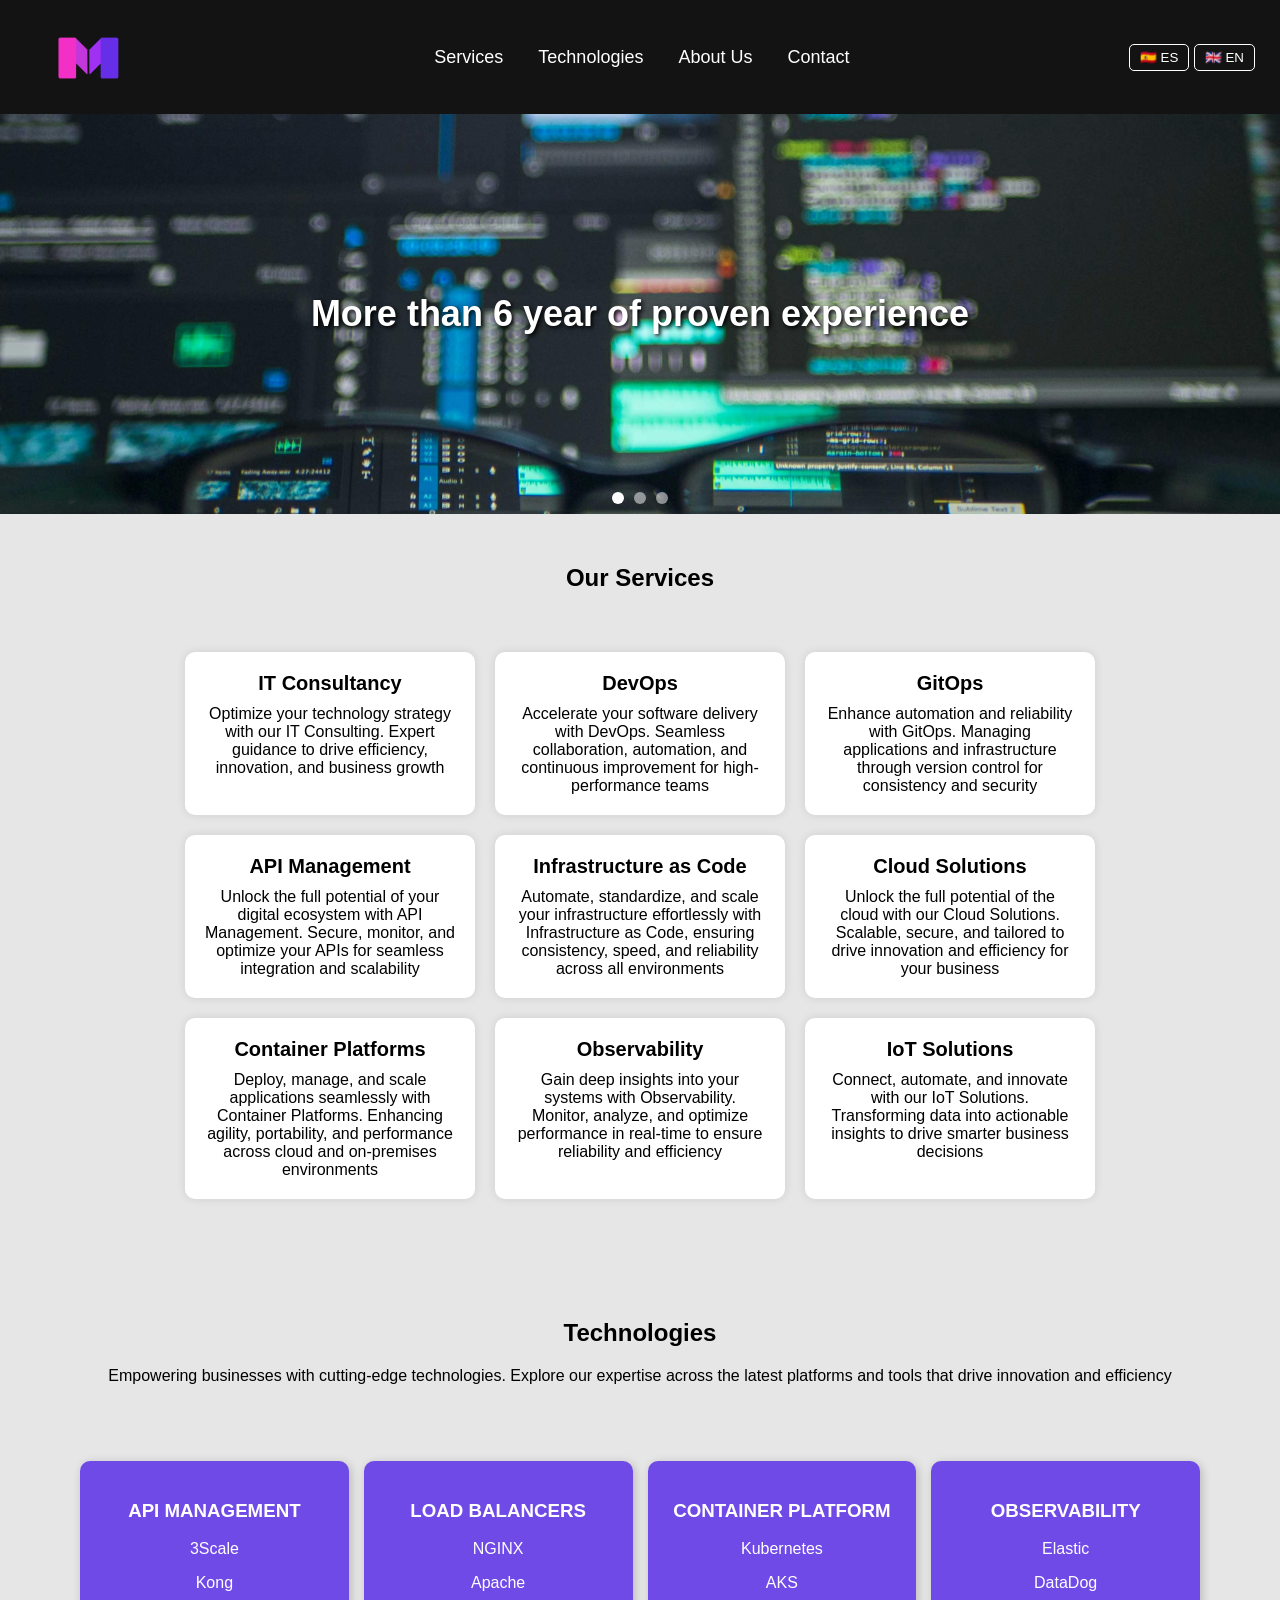
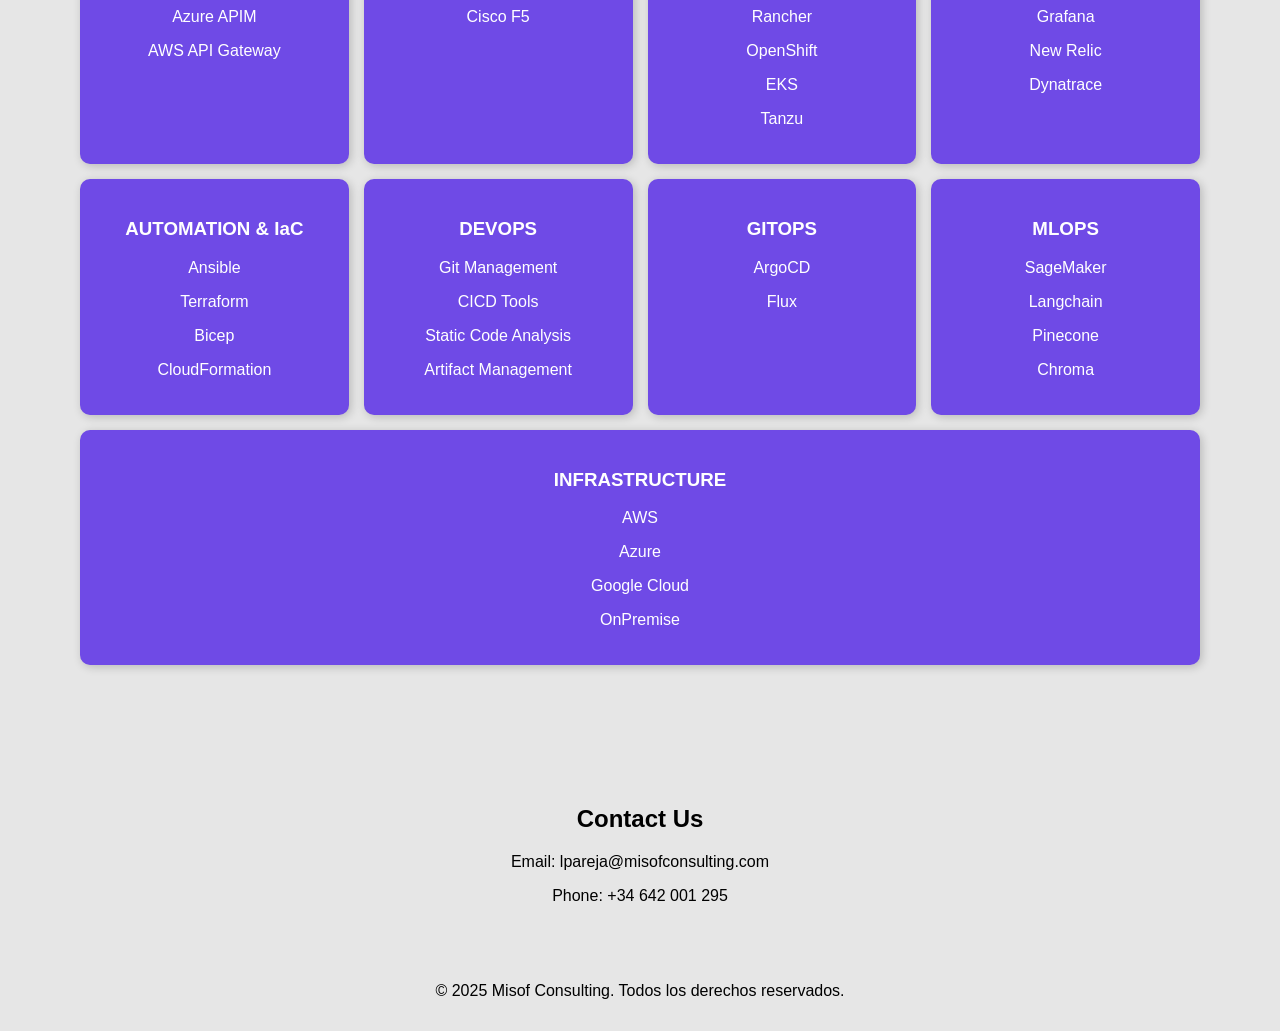
==== index.html @ 026bf7d5 "First commit" ====
<!DOCTYPE html>
<html lang="es">
<head>
    <meta charset="UTF-8">
    <meta name="viewport" content="width=device-width, initial-scale=1.0">
    <title>Misof Consulting</title>
    <style>
        body {
            font-family: 'Inter', sans-serif;
            margin: 0;
            padding: 0;
            background-color: rgb(230, 230, 230);
            color: var(--text-color);
        }
        header {
            display: flex;
            align-items: center;
            justify-content: space-between;
            background: #131314;
            padding: 15px;
            position: relative;
        }
        header img {
            max-width: 150px;
        }
        nav {
            display: flex;
            gap: 15px;
        }
        nav a {
            text-decoration: none;
            color: white;
            padding: 10px;
            font-size: 18px;
        }
        nav a:hover {
            color: #6f4ae6;
        }
        .menu-toggle {
            display: none;
            flex-direction: column;
            cursor: pointer;
        }
        .menu-toggle div {
            width: 25px;
            height: 3px;
            background-color: white;
            margin: 3px 0;
        }
        .banner {
            position: relative;
            width: 100%;
            height: 400px;
            background: linear-gradient(#111111, white);
        }
        .banner-container {
            display: flex;
            width: 300%;
            transition: transform 0.5s ease-in-out;
        }
        .banner-item {
            width: calc(100% / 3);
            height: 400px;
            display: grid;
            align-items: center;
            justify-content: center;
            font-size: 36px;
            font-weight: bold;
            background-color: #111111;
            color: white;
            text-shadow: 2px 2px 4px black;
        }
        .banner-item:nth-child(1) { 
            background-repeat: no-repeat; 
            background-attachment: scroll; 
            background-size: contain; 
            background-size: cover;
            background-position: center;
            background-image: url('experience_background.jpg');
            color: white;
        }
        .banner-item:nth-child(2) { 
            background-repeat: no-repeat; 
            background-attachment: scroll; 
            background-size: contain; 
            background-size: cover;
            background-position: center;
            background-image: url('presence_background.jpg');
            color: white; 
        }
        .banner-item:nth-child(3) { 
            background-repeat: no-repeat; 
            background-attachment: scroll; 
            background-size: contain; 
            background-size: cover;
            background-position: center;
            background-image: url('allsizes_background.jpg');
            color: white; 
        }
        .banner-dots {
            position: absolute;
            bottom: 10px;
            left: 50%;
            transform: translateX(-50%);
            display: flex;
            gap: 10px;
        }
        .dot {
            width: 12px;
            height: 12px;
            background: rgba(255, 255, 255, 0.5);
            border-radius: 50%;
            cursor: pointer;
            transition: background 0.3s;
        }
        .dot.active { background: white; }
        .hero {
            text-align: center;
            padding: 50px 20px;
            background: var(--secondary-color);
            color: white;
        }
        .btn {
            display: inline-block;
            background: var(--primary-color);
            color: white;
            padding: 10px 20px;
            text-decoration: none;
            font-weight: 600;
            border-radius: 5px;
            margin-top: 10px;
        }
        .services {
            display: flex;
            flex-wrap: wrap;
            justify-content: center;
            gap: 20px;
            padding: 40px;
        }
        .service {
            background: white;
            padding: 20px;
            border-radius: 10px;
            box-shadow: 0 0 10px rgba(0, 0, 0, 0.1);
            text-align: center;
            width: 250px;
            transition: transform 0.3s;
        }
        .service:hover {
            transform: scale(1.05);
        }
        .service-title {
            font-size: 20px;
            font-weight: bold;
            margin-bottom: 10px;
        }
        .service-content {
            font-size: 16px;
        }
        #services, #technologies, #about, #contact {
            text-align: center;
            padding: 30px 20px;

        }
        footer {
            text-align: center;
            padding: 15px;
            background: var(--primary-color);
            color: black;
        }
        .language-switch {
            text-align: right;
            padding: 10px;
        }
        .language-switch a {
            text-decoration: none;
            color: var(--primary-color);
            font-weight: bold;
        }
        .language-switch button {
            background: none;
            border: 1px solid white;
            color: white;
            padding: 5px 10px;
            border-radius: 5px;
            cursor: pointer;
        }
        .language-switch button:hover {
            background-color: #6f4ae6;
            color: white;
        }
        @media (max-width: 768px) {
            nav {
                display: none;
                flex-direction: column;
                position: absolute;
                top: 100%;
                right: 0;
                background-color: #131314;
                width: 100%;
                text-align: center;
                padding: 15px 0;
            }

            nav a {
                text-decoration: none;
                color: white;
                padding: 15px;
                font-size: 16px;
            }

            nav a:hover {
                background-color: #595959;
                color: white;
            }

            nav.open {
                display: flex;
            }

            .menu-toggle {
                display: flex;
            }
        }
        .capabilities {
            text-align: center;
            color: white;
            padding: 40px;
        }
        .grid {
            display: grid;
            grid-template-columns: repeat(auto-fit, minmax(250px, 1fr));
            gap: 15px;
            padding: 20px;
        }
        .box {
            background: #6f4ae6;
            padding: 20px;
            border-radius: 10px;
            box-shadow: 2px 2px 10px rgba(0, 0, 0, 0.2);
        }

        @media (min-width: 768px) {
            .infrastructure {
                grid-column: span 3;
            }
        }

        @media (min-width: 1024px) {
            .infrastructure {
                grid-column: span 4;
            }
        }
    </style>
    <script>
        function toggleMenu() {
            const nav = document.querySelector('nav');
            const banner = document.querySelector('.banner');
            nav.classList.toggle('open');
            if (nav.classList.contains('open')) {
                banner.style.marginTop = nav.offsetHeight - 1 + 'px';
            } else {
                banner.style.marginTop = '0';
            }
        }
        function switchLanguage(lang) {
            const elements = document.querySelectorAll('[data-lang]');
            elements.forEach(el => {
                el.style.display = el.getAttribute('data-lang') === lang ? 'block' : 'none';
            });
        }
        document.addEventListener('DOMContentLoaded', () => {
            switchLanguage('en');

            let currentIndex = 0;
            const bannerContainer = document.getElementById("banner-container");
            const slides = document.querySelectorAll(".banner-item");
            const totalSlides = slides.length;
            const dotsContainer = document.getElementById("banner-dots");

            function updateSlide() {
                const slideWidthPercentage = currentIndex * (100 / totalSlides);
                bannerContainer.style.transform = `translateX(-${slideWidthPercentage}%)`;
                updateDots();
            }

            function updateDots() {
                document.querySelectorAll(".dot").forEach((dot, index) => {
                    dot.classList.toggle("active", index === currentIndex);
                });
            }

            function goToSlide(index) {
                currentIndex = index;
                updateSlide();
            }

            function nextSlide() {
                currentIndex = (currentIndex + 1) % totalSlides;
                updateSlide();
            }

            function createDots() {
                dotsContainer.innerHTML = "";
                for (let i = 0; i < totalSlides; i++) {
                    const dot = document.createElement("div");
                    dot.classList.add("dot");
                    dot.addEventListener("click", () => goToSlide(i));
                    dotsContainer.appendChild(dot);
                }
                updateDots();
            }

            createDots();
            updateSlide();
            setInterval(nextSlide, 10000);
        });
        window.addEventListener('resize', () => {
            const nav = document.querySelector('nav');
            const banner = document.querySelector('.banner');

            if (window.innerWidth > 768) {
                nav.classList.remove('open');
                banner.style.marginTop = '0';
            }
        });

    </script>
</head>
<body>
    <header>
        <img src="MISOF-Logo_2.png" alt="Misof Consulting">
        <div class="menu-toggle" onclick="toggleMenu()">
            <div></div>
            <div></div>
            <div></div>
        </div>
        <nav>
            <a href="#services" data-lang="es">Servicios</a>
            <a href="#services" data-lang="en" style="display: none;">Services</a>
            <a href="#technologies" data-lang="es">Tecnologías</a>
            <a href="#technologies" data-lang="en" style="display: none;">Technologies</a>
            <a href="#about" data-lang="es">Sobre Nosotros</a>
            <a href="#about" data-lang="en" style="display: none;">About Us</a>
            <a href="#contact" data-lang="es">Contacto</a>
            <a href="#contact" data-lang="en" style="display: none;">Contact</a>
        </nav>
        <div class="language-switch">
            <button onclick="switchLanguage('es')">🇪🇸 ES</button>
            <button onclick="switchLanguage('en')">🇬🇧 EN</button>
        </div>
    </header>

    <section class="banner">
        <div class="banner-container" id="banner-container">
            <div class="banner-item">More than 6 year of proven experience</div>
            <div class="banner-item">Presence in EUROPE and LATAM</div>
            <div class="banner-item">IT solution to all size enterprises</div>
        </div>
        <div class="banner-dots" id="banner-dots"></div>

    </section>
        <section id="services">
            <h2>Our Services</h2>

        <section class="services">
            <div class="service">
                <div class="service-title" data-lang="en" style="display: none;">IT Consultancy</div>
                <div class="service-title" data-lang="es">Consultoría de TI</div>
                <div class="service-content" data-lang="en" style="display: none;">Optimize your technology strategy with our IT Consulting. Expert guidance to drive efficiency, innovation, and business growth</div>
                <div class="service-content" data-lang="es">Optimiza tu estrategia tecnológica con nuestra Consultoría IT. Asesoría experta para impulsar eficiencia, innovación y crecimiento empresarial</div>
            </div>
            <div class="service">
                <div class="service-title">DevOps</div>
                <div class="service-content" data-lang="en" style="display: none;">Accelerate your software delivery with DevOps. Seamless collaboration, automation, and continuous improvement for high-performance teams</div>
                <div class="service-content" data-lang="es">Acelera la entrega de software con DevOps. Colaboración fluida, automatización y mejora continua para equipos de alto rendimiento</div>
            </div>
            <div class="service">
                <div class="service-title">GitOps</div>
                <div class="service-content" data-lang="en" style="display: none;">Enhance automation and reliability with GitOps. Managing applications and infrastructure through version control for consistency and security</div>
                <div class="service-content" data-lang="es">Mejora la automatización y confiabilidad con GitOps. Gestionando aplicaciones e infraestructura con control de versiones para mayor consistencia y seguridad</div>
            </div>
            <div class="service">
                <div class="service-title" data-lang="en" style="display: none;">API Management</div>
                <div class="service-title" data-lang="es">Gestión de APIs</div>
                <div class="service-content" data-lang="en" style="display: none;">Unlock the full potential of your digital ecosystem with API Management. Secure, monitor, and optimize your APIs for seamless integration and scalability</div>
                <div class="service-content" data-lang="es">Aprovecha todo el potencial de tu ecosistema digital con Gestión de APIs. Seguridad, monitoreo y optimización para integración y escalabilidad sin límites</div>
            </div>
            <div class="service">
                <div class="service-title" data-lang="en" style="display: none;">Infrastructure as Code</div>
                <div class="service-title" data-lang="es">Infraestructura como Código</div>
                <div class="service-content" data-lang="en" style="display: none;">Automate, standardize, and scale your infrastructure effortlessly with Infrastructure as Code, ensuring consistency, speed, and reliability across all environments</div>
                <div class="service-content" data-lang="es">Automatiza, estandariza y escala tu infraestructura con Infraestructura como Código, garantizando rapidez, consistencia y confiabilidad en todos los entornos</div>
            </div>
            <div class="service">
                <div class="service-title" data-lang="en" style="display: none;">Cloud Solutions</div>
                <div class="service-title" data-lang="es">Soluciones en la Nube</div>
                <div class="service-content" data-lang="en" style="display: none;">Unlock the full potential of the cloud with our Cloud Solutions. Scalable, secure, and tailored to drive innovation and efficiency for your business</div>
                <div class="service-content" data-lang="es">Aprovecha todo el potencial de la nube con nuestras Soluciones en la Nube. Seguras, escalables y diseñadas para impulsar la innovación y la eficiencia en tu negocio</div>
            </div>
            <div class="service">
                <div class="service-title" data-lang="en" style="display: none;">Container Platforms</div>
                <div class="service-title" data-lang="es">Plataformas de contenedores</div>
                <div class="service-content" data-lang="en" style="display: none;">Deploy, manage, and scale applications seamlessly with Container Platforms. Enhancing agility, portability, and performance across cloud and on-premises environments</div>
                <div class="service-content" data-lang="es">Despliega, gestiona y escala aplicaciones de manera ágil con Plataformas de Contenedores. Maximizando portabilidad, rendimiento y flexibilidad en la nube y entornos locales</div>
            </div>
            <div class="service">
                <div class="service-title" data-lang="en" style="display: none;">Observability</div>
                <div class="service-title" data-lang="es">Observabilidad</div>
                <div class="service-content" data-lang="en" style="display: none;">Gain deep insights into your systems with Observability. Monitor, analyze, and optimize performance in real-time to ensure reliability and efficiency</div>
                <div class="service-content" data-lang="es">Obtén visibilidad total de tus sistemas con Observabilidad. Monitorea, analiza y optimiza el rendimiento en tiempo real para garantizar confiabilidad y eficiencia</div>
            </div>
            <div class="service">
                <div class="service-title" data-lang="en" style="display: none;">IoT Solutions</div>
                <div class="service-title" data-lang="es">Soluciones IoT</div>
                <div class="service-content" data-lang="en" style="display: none;">Connect, automate, and innovate with our IoT Solutions. Transforming data into actionable insights to drive smarter business decisions</div>
                <div class="service-content" data-lang="es">Conecta, automatiza e innova con nuestras Soluciones IoT. Transformando datos en información valiosa para impulsar decisiones más inteligentes</div>
            </div>
        </section>
    </section>

    <section id="technologies">
        <h2 data-lang="en" style="display: none;">Technologies</h2>
        <h2 data-lang="es">Tecnologías</h2>
        <p data-lang="en" style="display: none;">Empowering businesses with cutting-edge technologies. Explore our expertise across the latest platforms and tools that drive innovation and efficiency</p>
        <p data-lang="es">Impulsamos negocios con tecnologías de vanguardia. Descubre nuestra experiencia en las plataformas y herramientas más innovadoras</p>
        <div class="capabilities">
            <div class="grid">
                <div class="box">
                    <h3 data-lang="en" style="display: none;">API MANAGEMENT</h3>
                    <h3 data-lang="es">GESTIÓN DE APIS</h3>
                    <p>3Scale</p>
                    <p>Kong</p>
                    <p>Azure APIM</p>
                    <p>AWS API Gateway</p>
                </div>
                <div class="box">
                    <h3 data-lang="en" style="display: none;">LOAD BALANCERS</h3>
                    <h3 data-lang="es">BALANCEADORES DE CARGA</h3>
                    <p>NGINX</p>
                    <p>Apache</p>
                    <p>Cisco F5</p>
                </div>
                <div class="box">
                    <h3 data-lang="en" style="display: none;">CONTAINER PLATFORM</h3>
                    <h3 data-lang="es">PLATAFORMAS DE CONTENEDORES</h3>
                    <p>Kubernetes</p>
                    <p>AKS</p>
                    <p>Rancher</p>
                    <p>OpenShift</p>
                    <p>EKS</p>
                    <p>Tanzu</p>
                </div>
                <div class="box">
                    <h3 data-lang="en" style="display: none;">OBSERVABILITY</h3>
                    <h3 data-lang="es">OBSERVABILIDAD</h3>
                    <p>Elastic</p>
                    <p>DataDog</p>
                    <p>Grafana</p>
                    <p>New Relic</p>
                    <p>Dynatrace</p>
                </div>
                <div class="box">
                    <h3 data-lang="en" style="display: none;">AUTOMATION & IaC</h3>
                    <h3 data-lang="es">AUTOMATIZACIÓN & INFRAESTRUCTURA COMO CÓDIGO</h3>
                    <p>Ansible</p>
                    <p>Terraform</p>
                    <p>Bicep</p>
                    <p>CloudFormation</p>
                </div>
                <div class="box">
                    <h3>DEVOPS</h3>
                    <p>Git Management</p>
                    <p>CICD Tools</p>
                    <p>Static Code Analysis</p>
                    <p>Artifact Management</p>
                </div>
                <div class="box">
                    <h3>GITOPS</h3>
                    <p>ArgoCD</p>
                    <p>Flux</p>
                </div>
                <div class="box">
                    <h3>MLOPS</h3>
                    <p>SageMaker</p>
                    <p>Langchain</p>
                    <p>Pinecone</p>
                    <p>Chroma</p>
                </div>
                <div class="box infrastructure">
                    <h3 data-lang="en" style="display: none;">INFRASTRUCTURE</h3>
                    <h3 data-lang="es">INFRAESTRUCTURA</h3>
                    <p>AWS</p>
                    <p>Azure</p>
                    <p>Google Cloud</p>
                    <p>OnPremise</p>
                </div>
            </div>
        </div>
    </section>
    
    
    <section id="contact">
        <h2 data-lang="en" style="display: none;">Contact Us</h2>
        <h2 data-lang="es">Contáctanos</h2>
        <p>Email: lpareja@misofconsulting.com</p>
        <p data-lang="en" style="display: none;">Phone: +34 642 001 295</p>
        <p data-lang="es">Teléfono: +34 642 001 295</p>
    </section>
    
    <footer>
        <p>&copy; 2025 Misof Consulting. Todos los derechos reservados.</p>
    </footer>
</body>
</html>
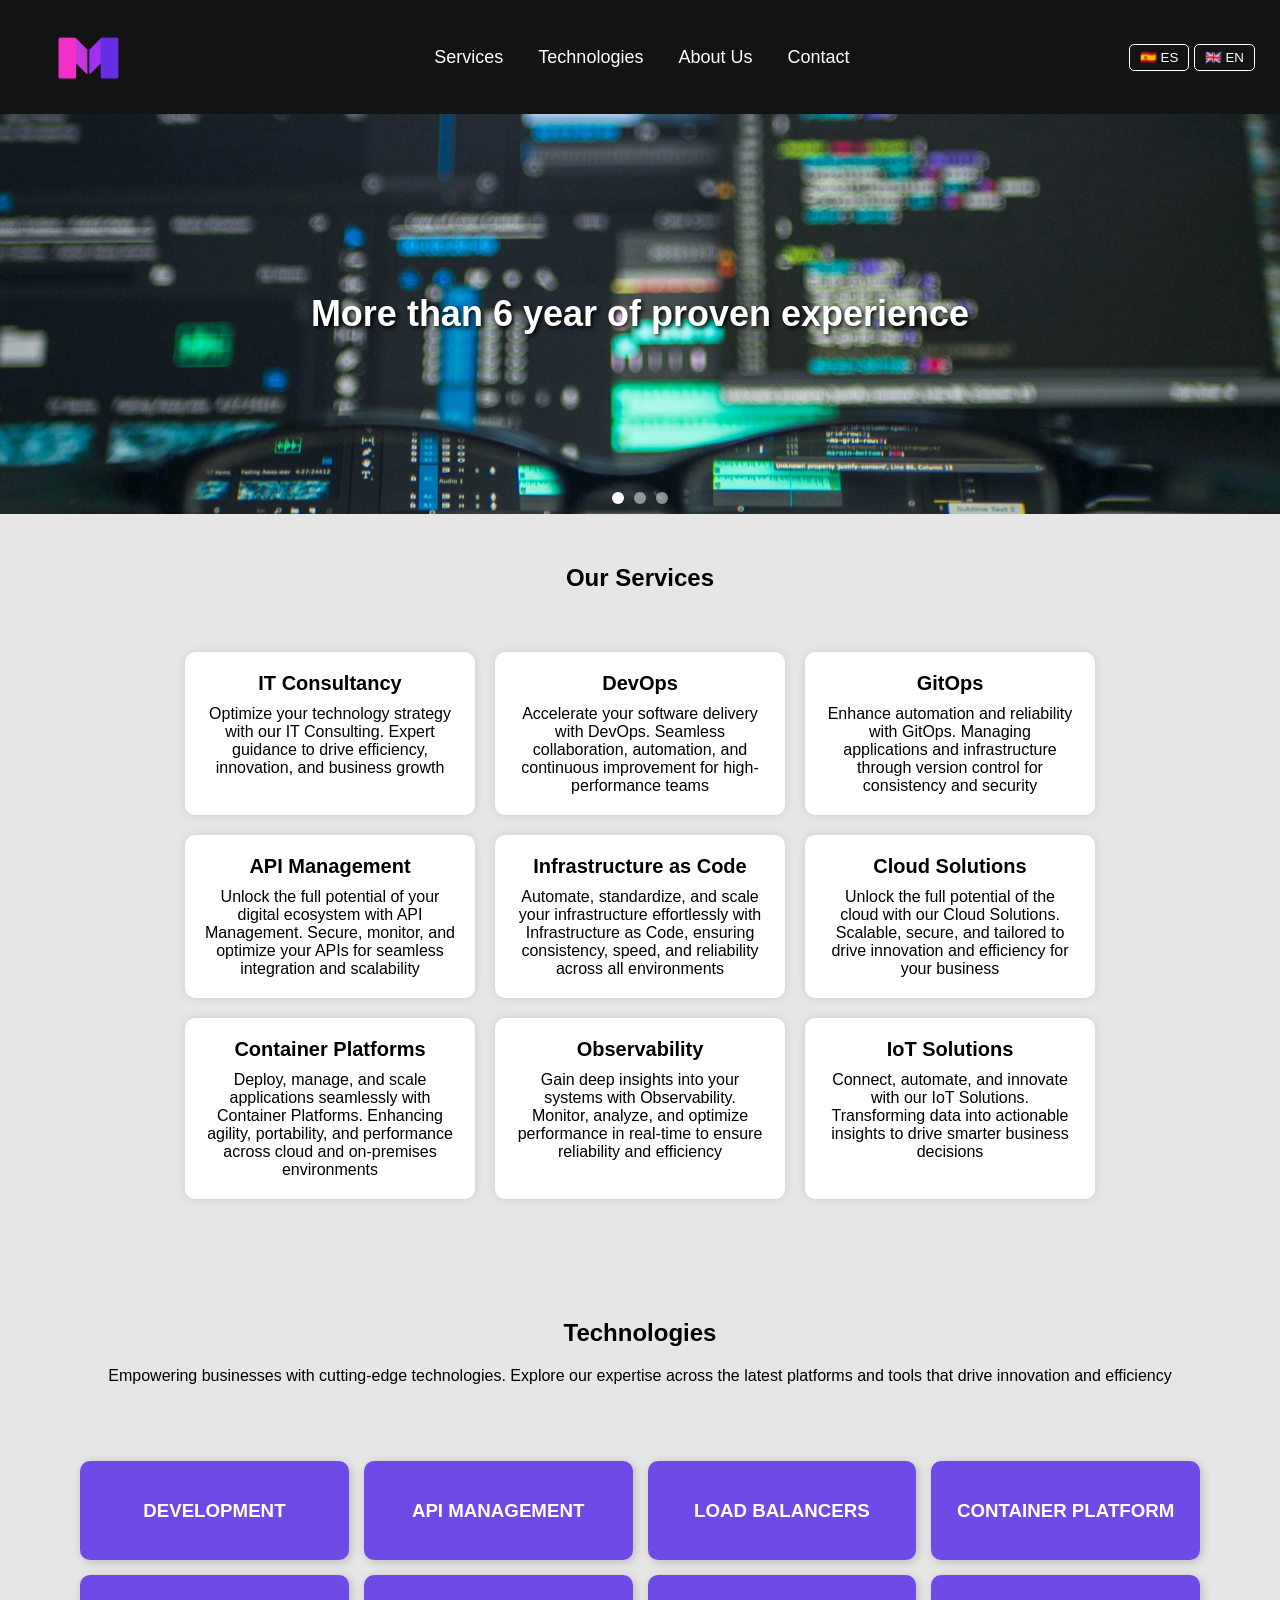
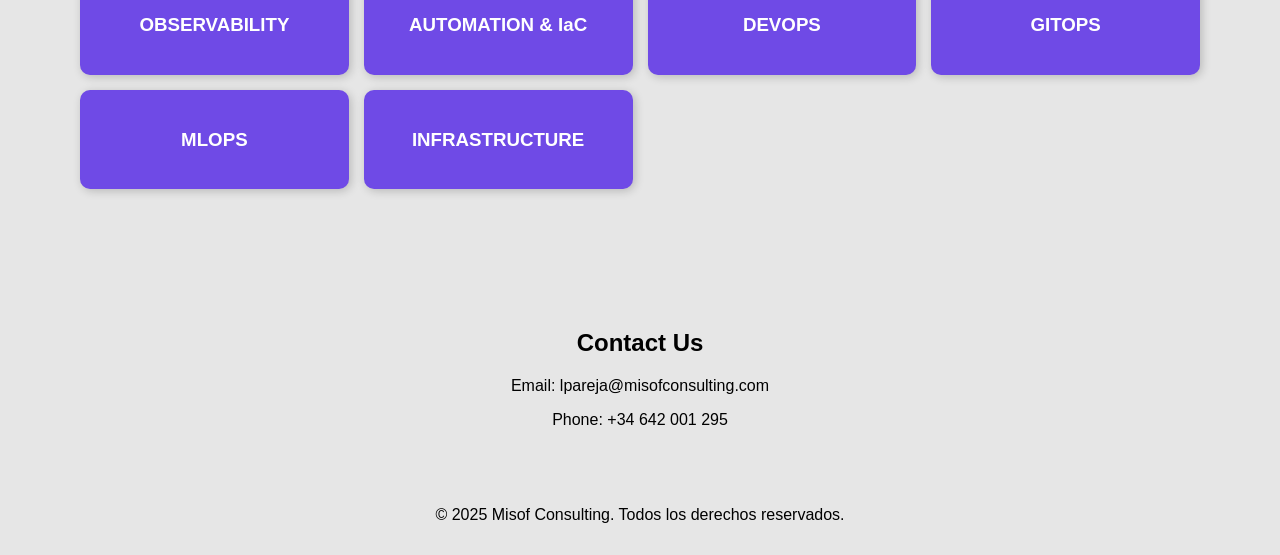
==== commit eed10d0a: "Add technologies boxes section" ====
--- a/index.html
+++ b/index.html
@@ -238,6 +238,17 @@
             padding: 20px;
             border-radius: 10px;
             box-shadow: 2px 2px 10px rgba(0, 0, 0, 0.2);
+            text-align: center;
+            cursor: pointer;
+            transition: transform 0.3s;
+        }
+        .box:hover {
+            transform: scale(1.05);
+        }
+        .box-content {
+            display: none;
+            text-align: left;
+            font-size: 16px;
         }
 
         @media (min-width: 768px) {
@@ -324,7 +335,10 @@
                 banner.style.marginTop = '0';
             }
         });
-
+        function toggleBoxContent(element) {
+            let content = element.querySelector('.box-content');
+            content.style.display = content.style.display === 'block' ? 'none' : 'block';
+        }
     </script>
 </head>
 <body>
@@ -426,74 +440,121 @@
         <p data-lang="es">Impulsamos negocios con tecnologías de vanguardia. Descubre nuestra experiencia en las plataformas y herramientas más innovadoras</p>
         <div class="capabilities">
             <div class="grid">
-                <div class="box">
-                    <h3 data-lang="en" style="display: none;">API MANAGEMENT</h3>
-                    <h3 data-lang="es">GESTIÓN DE APIS</h3>
-                    <p>3Scale</p>
-                    <p>Kong</p>
-                    <p>Azure APIM</p>
-                    <p>AWS API Gateway</p>
-                </div>
-                <div class="box">
-                    <h3 data-lang="en" style="display: none;">LOAD BALANCERS</h3>
-                    <h3 data-lang="es">BALANCEADORES DE CARGA</h3>
-                    <p>NGINX</p>
-                    <p>Apache</p>
-                    <p>Cisco F5</p>
-                </div>
-                <div class="box">
-                    <h3 data-lang="en" style="display: none;">CONTAINER PLATFORM</h3>
-                    <h3 data-lang="es">PLATAFORMAS DE CONTENEDORES</h3>
-                    <p>Kubernetes</p>
-                    <p>AKS</p>
-                    <p>Rancher</p>
-                    <p>OpenShift</p>
-                    <p>EKS</p>
-                    <p>Tanzu</p>
-                </div>
-                <div class="box">
-                    <h3 data-lang="en" style="display: none;">OBSERVABILITY</h3>
-                    <h3 data-lang="es">OBSERVABILIDAD</h3>
-                    <p>Elastic</p>
-                    <p>DataDog</p>
-                    <p>Grafana</p>
-                    <p>New Relic</p>
-                    <p>Dynatrace</p>
-                </div>
-                <div class="box">
-                    <h3 data-lang="en" style="display: none;">AUTOMATION & IaC</h3>
-                    <h3 data-lang="es">AUTOMATIZACIÓN & INFRAESTRUCTURA COMO CÓDIGO</h3>
-                    <p>Ansible</p>
-                    <p>Terraform</p>
-                    <p>Bicep</p>
-                    <p>CloudFormation</p>
-                </div>
-                <div class="box">
-                    <h3>DEVOPS</h3>
-                    <p>Git Management</p>
-                    <p>CICD Tools</p>
-                    <p>Static Code Analysis</p>
-                    <p>Artifact Management</p>
-                </div>
-                <div class="box">
-                    <h3>GITOPS</h3>
-                    <p>ArgoCD</p>
-                    <p>Flux</p>
-                </div>
-                <div class="box">
-                    <h3>MLOPS</h3>
-                    <p>SageMaker</p>
-                    <p>Langchain</p>
-                    <p>Pinecone</p>
-                    <p>Chroma</p>
-                </div>
-                <div class="box infrastructure">
-                    <h3 data-lang="en" style="display: none;">INFRASTRUCTURE</h3>
-                    <h3 data-lang="es">INFRAESTRUCTURA</h3>
-                    <p>AWS</p>
-                    <p>Azure</p>
-                    <p>Google Cloud</p>
-                    <p>OnPremise</p>
+                <div onclick="toggleBoxContent(this)">
+                    <div class="box">
+                        <h3 data-lang="en" style="display: none;">DEVELOPMENT</h3>
+                        <h3 data-lang="es">DESARROLLO</h3>
+                        <div class="box-content">
+                            <p>Python</p>
+                            <p>NodeJS</p>
+                            <p>Java</p>
+                        </div>
+                    </div>
+                </div>
+                <div onclick="toggleBoxContent(this)">
+                    <div class="box">
+                        <h3 data-lang="en" style="display: none;">API MANAGEMENT</h3>
+                        <h3 data-lang="es">GESTIÓN DE APIS</h3>
+                        <div class="box-content">
+                            <p>3Scale</p>
+                            <p>Kong</p>
+                            <p>Azure APIM</p>
+                            <p>AWS API Gateway</p>
+                        </div>
+                    </div>
+                </div>
+                <div onclick="toggleBoxContent(this)">
+                    <div class="box">
+                        <h3 data-lang="en" style="display: none;">LOAD BALANCERS</h3>
+                        <h3 data-lang="es">BALANCEADORES DE CARGA</h3>
+                        <div class="box-content">
+                            <p>NGINX</p>
+                            <p>Apache</p>
+                            <p>Cisco F5</p>
+                        </div>
+                    </div>
+                </div>
+                <div onclick="toggleBoxContent(this)">
+                    <div class="box">
+                        <h3 data-lang="en" style="display: none;">CONTAINER PLATFORM</h3>
+                        <h3 data-lang="es">PLATAFORMAS DE CONTENEDORES</h3>
+                        <div class="box-content">
+                            <p>Kubernetes</p>
+                            <p>AKS</p>
+                            <p>Rancher</p>
+                            <p>OpenShift</p>
+                            <p>EKS</p>
+                            <p>Tanzu</p>
+                        </div>
+                    </div>
+                </div>
+                <div onclick="toggleBoxContent(this)">
+                    <div class="box">
+                        <h3 data-lang="en" style="display: none;">OBSERVABILITY</h3>
+                        <h3 data-lang="es">OBSERVABILIDAD</h3>
+                        <div class="box-content">
+                            <p>Elastic</p>
+                            <p>DataDog</p>
+                            <p>Grafana</p>
+                            <p>New Relic</p>
+                            <p>Dynatrace</p>
+                        </div>
+                    </div>
+                </div>
+                <div onclick="toggleBoxContent(this)">
+                    <div class="box">
+                        <h3 data-lang="en" style="display: none;">AUTOMATION & IaC</h3>
+                        <h3 data-lang="es">AUTOMATIZACIÓN & INFRAESTRUCTURA COMO CÓDIGO</h3>
+                        <div class="box-content">
+                            <p>Ansible</p>
+                            <p>Terraform</p>
+                            <p>Bicep</p>
+                            <p>CloudFormation</p>
+                        </div>
+                    </div>
+                </div>
+                <div onclick="toggleBoxContent(this)">
+                    <div class="box">
+                        <h3>DEVOPS</h3>
+                        <div class="box-content">
+                            <p>Git Management</p>
+                            <p>CICD Tools</p>
+                            <p>Static Code Analysis</p>
+                            <p>Artifact Management</p>
+                        </div>
+                    </div>
+                </div>
+                <div onclick="toggleBoxContent(this)">
+                    <div class="box">
+                        <h3>GITOPS</h3>
+                        <div class="box-content">
+                            <p>ArgoCD</p>
+                            <p>Flux</p>
+                        </div>
+                    </div>
+                </div>
+                <div onclick="toggleBoxContent(this)">
+                    <div class="box">
+                        <h3>MLOPS</h3>
+                        <div class="box-content">
+                            <p>SageMaker</p>
+                            <p>Langchain</p>
+                            <p>Pinecone</p>
+                            <p>Chroma</p>
+                        </div>
+                    </div>
+                </div>
+                <div onclick="toggleBoxContent(this)">
+                    <div class="box infrastructure">
+                        <h3 data-lang="en" style="display: none;">INFRASTRUCTURE</h3>
+                        <h3 data-lang="es">INFRAESTRUCTURA</h3>
+                        <div class="box-content">
+                            <p>AWS</p>
+                            <p>Azure</p>
+                            <p>Google Cloud</p>
+                            <p>OnPremise</p>
+                        </div>
+                    </div>
                 </div>
             </div>
         </div>
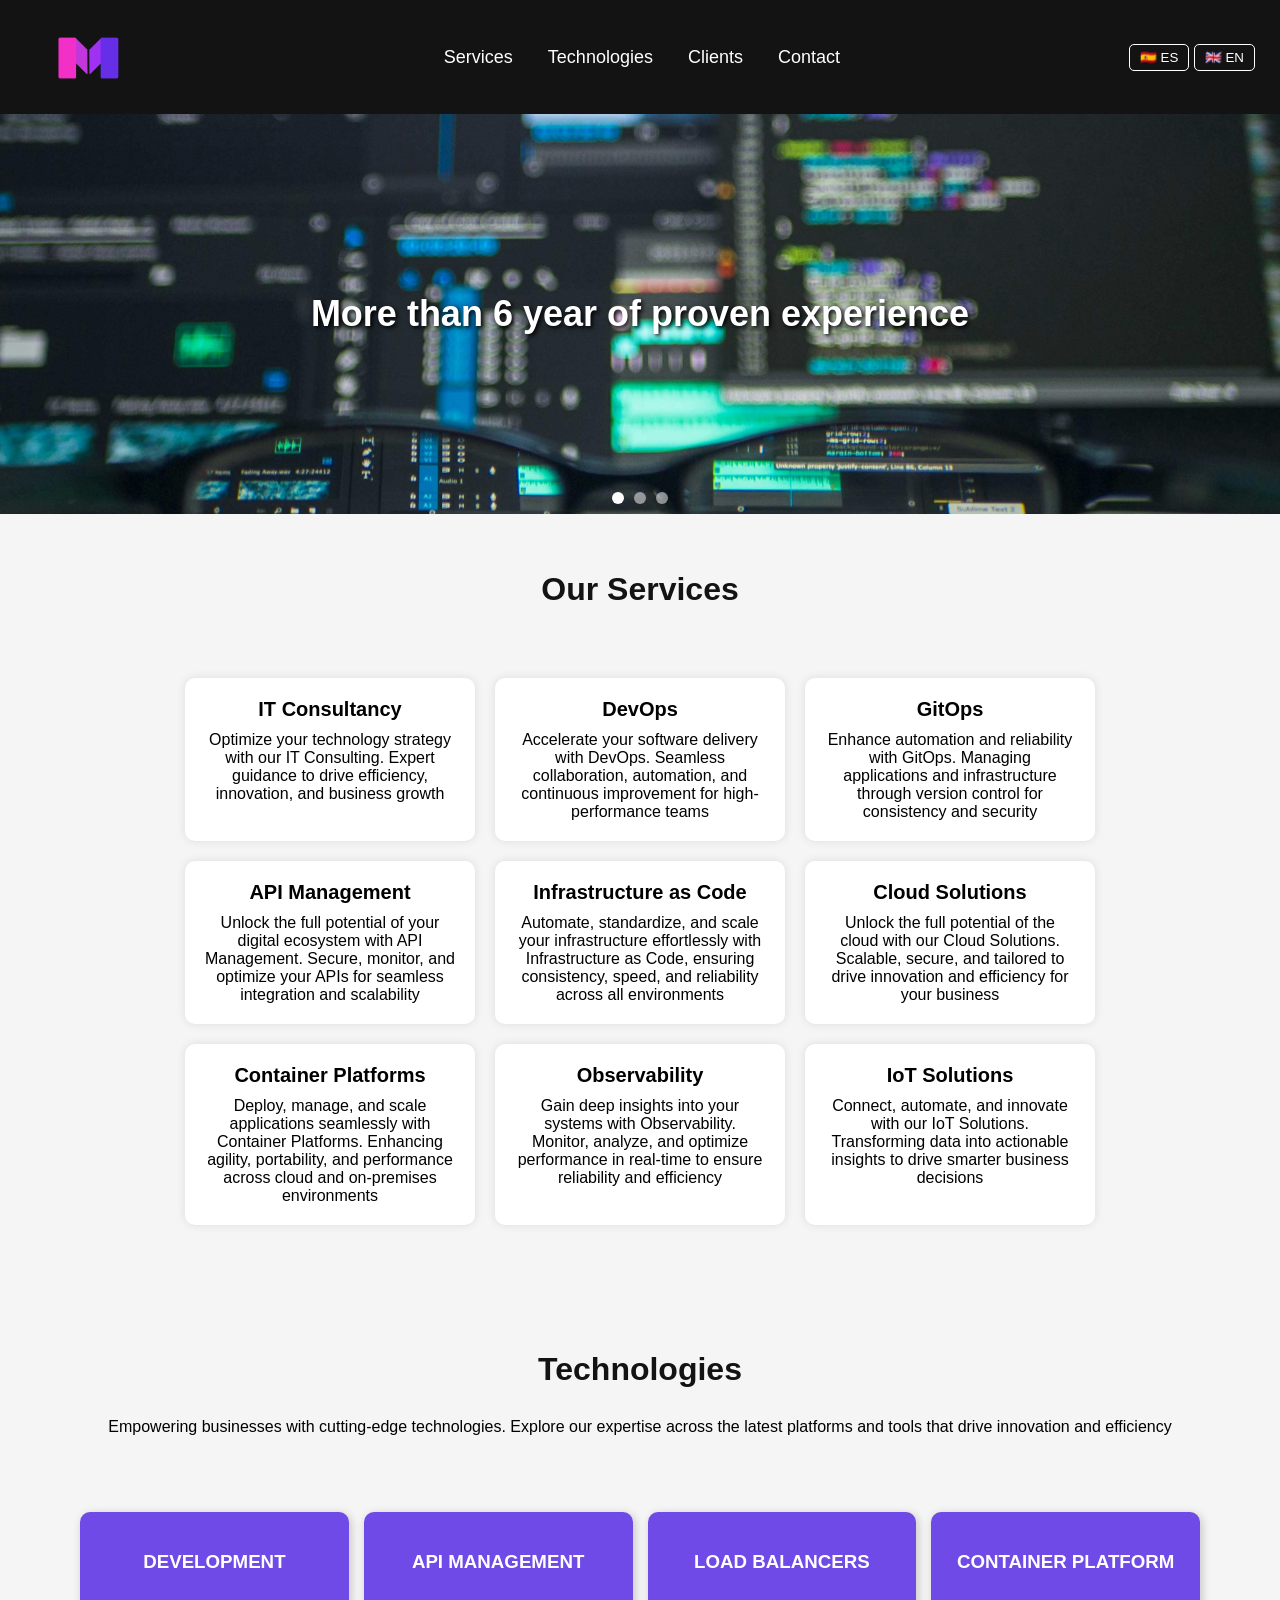
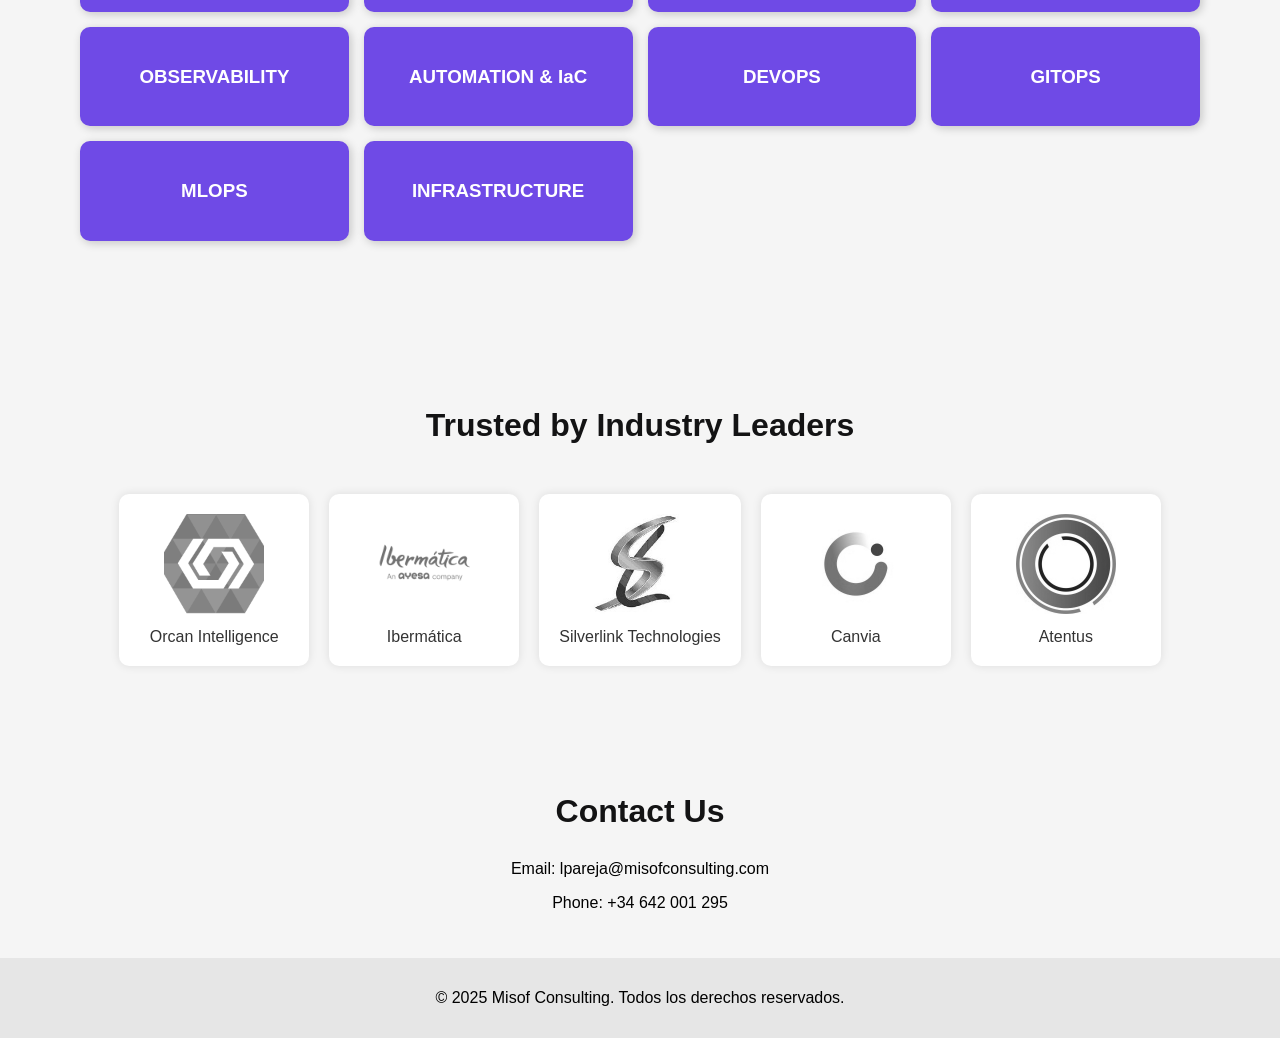
==== commit e200ea38: "Add clients section" ====
--- a/index.html
+++ b/index.html
@@ -4,265 +4,7 @@
     <meta charset="UTF-8">
     <meta name="viewport" content="width=device-width, initial-scale=1.0">
     <title>Misof Consulting</title>
-    <style>
-        body {
-            font-family: 'Inter', sans-serif;
-            margin: 0;
-            padding: 0;
-            background-color: rgb(230, 230, 230);
-            color: var(--text-color);
-        }
-        header {
-            display: flex;
-            align-items: center;
-            justify-content: space-between;
-            background: #131314;
-            padding: 15px;
-            position: relative;
-        }
-        header img {
-            max-width: 150px;
-        }
-        nav {
-            display: flex;
-            gap: 15px;
-        }
-        nav a {
-            text-decoration: none;
-            color: white;
-            padding: 10px;
-            font-size: 18px;
-        }
-        nav a:hover {
-            color: #6f4ae6;
-        }
-        .menu-toggle {
-            display: none;
-            flex-direction: column;
-            cursor: pointer;
-        }
-        .menu-toggle div {
-            width: 25px;
-            height: 3px;
-            background-color: white;
-            margin: 3px 0;
-        }
-        .banner {
-            position: relative;
-            width: 100%;
-            height: 400px;
-            background: linear-gradient(#111111, white);
-        }
-        .banner-container {
-            display: flex;
-            width: 300%;
-            transition: transform 0.5s ease-in-out;
-        }
-        .banner-item {
-            width: calc(100% / 3);
-            height: 400px;
-            display: grid;
-            align-items: center;
-            justify-content: center;
-            font-size: 36px;
-            font-weight: bold;
-            background-color: #111111;
-            color: white;
-            text-shadow: 2px 2px 4px black;
-        }
-        .banner-item:nth-child(1) { 
-            background-repeat: no-repeat; 
-            background-attachment: scroll; 
-            background-size: contain; 
-            background-size: cover;
-            background-position: center;
-            background-image: url('experience_background.jpg');
-            color: white;
-        }
-        .banner-item:nth-child(2) { 
-            background-repeat: no-repeat; 
-            background-attachment: scroll; 
-            background-size: contain; 
-            background-size: cover;
-            background-position: center;
-            background-image: url('presence_background.jpg');
-            color: white; 
-        }
-        .banner-item:nth-child(3) { 
-            background-repeat: no-repeat; 
-            background-attachment: scroll; 
-            background-size: contain; 
-            background-size: cover;
-            background-position: center;
-            background-image: url('allsizes_background.jpg');
-            color: white; 
-        }
-        .banner-dots {
-            position: absolute;
-            bottom: 10px;
-            left: 50%;
-            transform: translateX(-50%);
-            display: flex;
-            gap: 10px;
-        }
-        .dot {
-            width: 12px;
-            height: 12px;
-            background: rgba(255, 255, 255, 0.5);
-            border-radius: 50%;
-            cursor: pointer;
-            transition: background 0.3s;
-        }
-        .dot.active { background: white; }
-        .hero {
-            text-align: center;
-            padding: 50px 20px;
-            background: var(--secondary-color);
-            color: white;
-        }
-        .btn {
-            display: inline-block;
-            background: var(--primary-color);
-            color: white;
-            padding: 10px 20px;
-            text-decoration: none;
-            font-weight: 600;
-            border-radius: 5px;
-            margin-top: 10px;
-        }
-        .services {
-            display: flex;
-            flex-wrap: wrap;
-            justify-content: center;
-            gap: 20px;
-            padding: 40px;
-        }
-        .service {
-            background: white;
-            padding: 20px;
-            border-radius: 10px;
-            box-shadow: 0 0 10px rgba(0, 0, 0, 0.1);
-            text-align: center;
-            width: 250px;
-            transition: transform 0.3s;
-        }
-        .service:hover {
-            transform: scale(1.05);
-        }
-        .service-title {
-            font-size: 20px;
-            font-weight: bold;
-            margin-bottom: 10px;
-        }
-        .service-content {
-            font-size: 16px;
-        }
-        #services, #technologies, #about, #contact {
-            text-align: center;
-            padding: 30px 20px;
-
-        }
-        footer {
-            text-align: center;
-            padding: 15px;
-            background: var(--primary-color);
-            color: black;
-        }
-        .language-switch {
-            text-align: right;
-            padding: 10px;
-        }
-        .language-switch a {
-            text-decoration: none;
-            color: var(--primary-color);
-            font-weight: bold;
-        }
-        .language-switch button {
-            background: none;
-            border: 1px solid white;
-            color: white;
-            padding: 5px 10px;
-            border-radius: 5px;
-            cursor: pointer;
-        }
-        .language-switch button:hover {
-            background-color: #6f4ae6;
-            color: white;
-        }
-        @media (max-width: 768px) {
-            nav {
-                display: none;
-                flex-direction: column;
-                position: absolute;
-                top: 100%;
-                right: 0;
-                background-color: #131314;
-                width: 100%;
-                text-align: center;
-                padding: 15px 0;
-            }
-
-            nav a {
-                text-decoration: none;
-                color: white;
-                padding: 15px;
-                font-size: 16px;
-            }
-
-            nav a:hover {
-                background-color: #595959;
-                color: white;
-            }
-
-            nav.open {
-                display: flex;
-            }
-
-            .menu-toggle {
-                display: flex;
-            }
-        }
-        .capabilities {
-            text-align: center;
-            color: white;
-            padding: 40px;
-        }
-        .grid {
-            display: grid;
-            grid-template-columns: repeat(auto-fit, minmax(250px, 1fr));
-            gap: 15px;
-            padding: 20px;
-        }
-        .box {
-            background: #6f4ae6;
-            padding: 20px;
-            border-radius: 10px;
-            box-shadow: 2px 2px 10px rgba(0, 0, 0, 0.2);
-            text-align: center;
-            cursor: pointer;
-            transition: transform 0.3s;
-        }
-        .box:hover {
-            transform: scale(1.05);
-        }
-        .box-content {
-            display: none;
-            text-align: left;
-            font-size: 16px;
-        }
-
-        @media (min-width: 768px) {
-            .infrastructure {
-                grid-column: span 3;
-            }
-        }
-
-        @media (min-width: 1024px) {
-            .infrastructure {
-                grid-column: span 4;
-            }
-        }
-    </style>
+    <link rel="stylesheet" href="css/styles.css">
     <script>
         function toggleMenu() {
             const nav = document.querySelector('nav');
@@ -311,6 +53,11 @@
                 updateSlide();
             }
 
+            function prevSlide() {
+                currentIndex = (currentIndex - 1 + totalSlides) % totalSlides;
+                updateSlide();
+            }
+
             function createDots() {
                 dotsContainer.innerHTML = "";
                 for (let i = 0; i < totalSlides; i++) {
@@ -322,6 +69,34 @@
                 updateDots();
             }
 
+            bannerContainer.addEventListener('touchstart', (e) => {
+                touchStartX = e.touches[0].clientX;
+                touchCurrentX = touchStartX;
+            });
+
+            bannerContainer.addEventListener('touchmove', (e) => {
+                touchCurrentX = e.touches[0].clientX;
+                const diffX = touchStartX - touchCurrentX;
+                const slideWidth = bannerContainer.offsetWidth / totalSlides;
+                const translateX = (-currentIndex * (100 / totalSlides)) + (diffX / slideWidth * (100 / totalSlides));
+                bannerContainer.style.transform = `translateX(${translateX}%)`; // Smooth drag effect
+                e.preventDefault(); // Prevent scrolling while swiping
+            });
+
+            bannerContainer.addEventListener('touchend', (e) => {
+                touchEndX = touchCurrentX;
+                const diffX = touchStartX - touchEndX;
+                const threshold = bannerContainer.offsetWidth / totalSlides / 3; // Swipe threshold (1/3 of slide width)
+
+                if (diffX > threshold) {
+                    nextSlide(); // Swipe left
+                } else if (diffX < -threshold) {
+                    prevSlide(); // Swipe right
+                } else {
+                    updateSlide(); // Snap back to current slide
+                }
+            });
+
             createDots();
             updateSlide();
             setInterval(nextSlide, 10000);
@@ -339,11 +114,12 @@
             let content = element.querySelector('.box-content');
             content.style.display = content.style.display === 'block' ? 'none' : 'block';
         }
+
     </script>
 </head>
 <body>
     <header>
-        <img src="MISOF-Logo_2.png" alt="Misof Consulting">
+        <img src="images/MISOF-Logo_2.png" alt="Misof Consulting">
         <div class="menu-toggle" onclick="toggleMenu()">
             <div></div>
             <div></div>
@@ -354,8 +130,8 @@
             <a href="#services" data-lang="en" style="display: none;">Services</a>
             <a href="#technologies" data-lang="es">Tecnologías</a>
             <a href="#technologies" data-lang="en" style="display: none;">Technologies</a>
-            <a href="#about" data-lang="es">Sobre Nosotros</a>
-            <a href="#about" data-lang="en" style="display: none;">About Us</a>
+            <a href="#clients" data-lang="es">Clientes</a>
+            <a href="#clients" data-lang="en" style="display: none;">Clients</a>
             <a href="#contact" data-lang="es">Contacto</a>
             <a href="#contact" data-lang="en" style="display: none;">Contact</a>
         </nav>
@@ -374,8 +150,9 @@
         <div class="banner-dots" id="banner-dots"></div>
 
     </section>
-        <section id="services">
-            <h2>Our Services</h2>
+        <section id="services" class="clients-section">
+            <h2 data-lang="en" style="display: none;">Our Services</h2>
+            <h2 data-lang="es">Nuestros servicios</h2>
 
         <section class="services">
             <div class="service">
@@ -433,7 +210,7 @@
         </section>
     </section>
 
-    <section id="technologies">
+    <section id="technologies"  class="clients-section">
         <h2 data-lang="en" style="display: none;">Technologies</h2>
         <h2 data-lang="es">Tecnologías</h2>
         <p data-lang="en" style="display: none;">Empowering businesses with cutting-edge technologies. Explore our expertise across the latest platforms and tools that drive innovation and efficiency</p>
@@ -559,9 +336,36 @@
             </div>
         </div>
     </section>
+
+    <section id="clients" class="clients-section">
+        <h2 data-lang="en" style="display: none;">Trusted by Industry Leaders</h2>
+        <h2 data-lang="es">Lideres en la industria confian en nosotros</h2>
+        <div class="clients-container">
+            <div class="client-card">
+                <img src="images/orcan_logo.png" alt="Orcan">
+                <p>Orcan Intelligence</p>
+            </div>
+            <div class="client-card">
+                <img src="images/ibermatica-logo.png" alt="Ibermatica">
+                <p>Ibermática</p>
+            </div>
+            <div class="client-card">
+                <img src="images/silverlink_logo.png" alt="Silverlink">
+                <p>Silverlink Technologies</p>
+            </div>
+            <div class="client-card">
+                <img src="images/canvia_logo.jpg" alt="canvia">
+                <p>Canvia</p>
+            </div>
+            <div class="client-card">
+                <img src="images/atentus_logo.jpg" alt="atentus">
+                <p>Atentus</p>
+            </div>
+        </div>
+    </section>
     
     
-    <section id="contact">
+    <section id="contact" class="clients-section">
         <h2 data-lang="en" style="display: none;">Contact Us</h2>
         <h2 data-lang="es">Contáctanos</h2>
         <p>Email: lpareja@misofconsulting.com</p>
--- a/css/styles.css
+++ b/css/styles.css
@@ -0,0 +1,330 @@
+body {
+    font-family: 'Inter', sans-serif;
+    margin: 0;
+    padding: 0;
+    background-color: rgb(230, 230, 230);
+    color: var(--text-color);
+}
+header {
+    display: flex;
+    align-items: center;
+    justify-content: space-between;
+    background: #131314;
+    padding: 15px;
+    position: relative;
+}
+header img {
+    max-width: 150px;
+}
+nav {
+    display: flex;
+    gap: 15px;
+}
+nav a {
+    text-decoration: none;
+    color: white;
+    padding: 10px;
+    font-size: 18px;
+}
+nav a:hover {
+    color: #6f4ae6;
+}
+.menu-toggle {
+    display: none;
+    flex-direction: column;
+    cursor: pointer;
+}
+.menu-toggle div {
+    width: 25px;
+    height: 3px;
+    background-color: white;
+    margin: 3px 0;
+}
+.banner {
+    position: relative;
+    width: 100%;
+    height: 400px;
+    background: linear-gradient(#111111, white);
+}
+.banner-container {
+    display: flex;
+    width: 300%;
+    transition: transform 0.5s ease-in-out;
+    touch-action: pan-y;
+}
+.banner-item {
+    width: calc(100% / 3);
+    height: 400px;
+    display: grid;
+    align-items: center;
+    justify-content: center;
+    font-size: 36px;
+    font-weight: bold;
+    background-color: #111111;
+    color: white;
+    text-shadow: 2px 2px 4px black;
+}
+.banner-item:nth-child(1) { 
+    background-repeat: no-repeat; 
+    background-attachment: scroll; 
+    background-size: contain; 
+    background-size: cover;
+    background-position: center;
+    background-image: url('../images/experience_background.jpg');
+    color: white;
+}
+.banner-item:nth-child(2) { 
+    background-repeat: no-repeat; 
+    background-attachment: scroll; 
+    background-size: contain; 
+    background-size: cover;
+    background-position: center;
+    background-image: url('../images/presence_background.jpg');
+    color: white; 
+}
+.banner-item:nth-child(3) { 
+    background-repeat: no-repeat; 
+    background-attachment: scroll; 
+    background-size: contain; 
+    background-size: cover;
+    background-position: center;
+    background-image: url('../images/allsizes_background.jpg');
+    color: white; 
+}
+.banner-dots {
+    position: absolute;
+    bottom: 10px;
+    left: 50%;
+    transform: translateX(-50%);
+    display: flex;
+    gap: 10px;
+}
+.dot {
+    width: 12px;
+    height: 12px;
+    background: rgba(255, 255, 255, 0.5);
+    border-radius: 50%;
+    cursor: pointer;
+    transition: background 0.3s;
+}
+.dot.active { background: white; }
+.hero {
+    text-align: center;
+    padding: 50px 20px;
+    background: var(--secondary-color);
+    color: white;
+}
+.btn {
+    display: inline-block;
+    background: var(--primary-color);
+    color: white;
+    padding: 10px 20px;
+    text-decoration: none;
+    font-weight: 600;
+    border-radius: 5px;
+    margin-top: 10px;
+}
+.services {
+    display: flex;
+    flex-wrap: wrap;
+    justify-content: center;
+    gap: 20px;
+    padding: 40px;
+}
+.service {
+    background: white;
+    padding: 20px;
+    border-radius: 10px;
+    box-shadow: 0 0 10px rgba(0, 0, 0, 0.1);
+    text-align: center;
+    width: 250px;
+    transition: transform 0.3s;
+}
+.service:hover {
+    transform: scale(1.05);
+}
+.service-title {
+    font-size: 20px;
+    font-weight: bold;
+    margin-bottom: 10px;
+}
+.service-content {
+    font-size: 16px;
+}
+#services, #technologies, #about, #contact {
+    text-align: center;
+    padding: 30px 20px;
+
+}
+footer {
+    text-align: center;
+    padding: 15px;
+    background: var(--primary-color);
+    color: black;
+}
+.language-switch {
+    text-align: right;
+    padding: 10px;
+}
+.language-switch a {
+    text-decoration: none;
+    color: var(--primary-color);
+    font-weight: bold;
+}
+.language-switch button {
+    background: none;
+    border: 1px solid white;
+    color: white;
+    padding: 5px 10px;
+    border-radius: 5px;
+    cursor: pointer;
+}
+.language-switch button:hover {
+    background-color: #6f4ae6;
+    color: white;
+}
+
+.clients-section {
+    text-align: center;
+    padding: 50px 20px;
+    background: #F5F5F5;
+}
+
+.clients-section.visible {
+    opacity: 1;
+}
+
+.clients-section h2 {
+    font-size: 32px;
+    color: #131314;
+    margin-bottom: 30px;
+    position: relative;
+    display: inline-block;
+}
+
+
+.clients-container {
+    display: flex;
+    justify-content: center;
+    gap: 20px;
+    overflow-x: auto;
+    padding: 20px 0;
+    max-width: 1200px;
+    margin: 0 auto;
+}
+
+.client-card {
+    background: white;
+    padding: 20px;
+    border-radius: 10px;
+    box-shadow: 0 0 10px rgba(0, 0, 0, 0.1);
+    min-width: 150px;
+    text-align: center;
+    transition: transform 0.3s ease, filter 0.3s ease;
+}
+
+.client-card img {
+    max-width: 100px;
+    height: auto;
+    filter: grayscale(100%);
+    transition: filter 0.3s ease;
+}
+
+.client-card:hover {
+    transform: scale(1.05);
+}
+
+.client-card:hover img {
+    filter: grayscale(0%);
+}
+
+.client-card p {
+    margin: 10px 0 0;
+    font-size: 16px;
+    color: #333;
+}
+
+@media (max-width: 768px) {
+    nav {
+        display: none;
+        flex-direction: column;
+        position: absolute;
+        top: 100%;
+        right: 0;
+        background-color: #131314;
+        width: 100%;
+        text-align: center;
+        padding: 15px 0;
+    }
+
+    nav a {
+        text-decoration: none;
+        color: white;
+        padding: 15px;
+        font-size: 16px;
+    }
+
+    nav a:hover {
+        background-color: #595959;
+        color: white;
+    }
+
+    nav.open {
+        display: flex;
+    }
+
+    .menu-toggle {
+        display: flex;
+    }
+
+    .clients-container {
+        flex-direction: column;
+        align-items: center;
+        overflow-x: hidden;
+    }
+
+    .client-card {
+        width: 80%;
+        max-width: 250px;
+    }
+}
+.capabilities {
+    text-align: center;
+    color: white;
+    padding: 40px;
+}
+.grid {
+    display: grid;
+    grid-template-columns: repeat(auto-fit, minmax(250px, 1fr));
+    gap: 15px;
+    padding: 20px;
+}
+.box {
+    background: #6f4ae6;
+    padding: 20px;
+    border-radius: 10px;
+    box-shadow: 2px 2px 10px rgba(0, 0, 0, 0.2);
+    text-align: center;
+    cursor: pointer;
+    transition: transform 0.3s;
+}
+.box:hover {
+    transform: scale(1.05);
+}
+.box-content {
+    display: none;
+    text-align: left;
+    font-size: 16px;
+}
+
+@media (min-width: 768px) {
+    .infrastructure {
+        grid-column: span 3;
+    }
+}
+
+@media (min-width: 1024px) {
+    .infrastructure {
+        grid-column: span 4;
+    }
+}
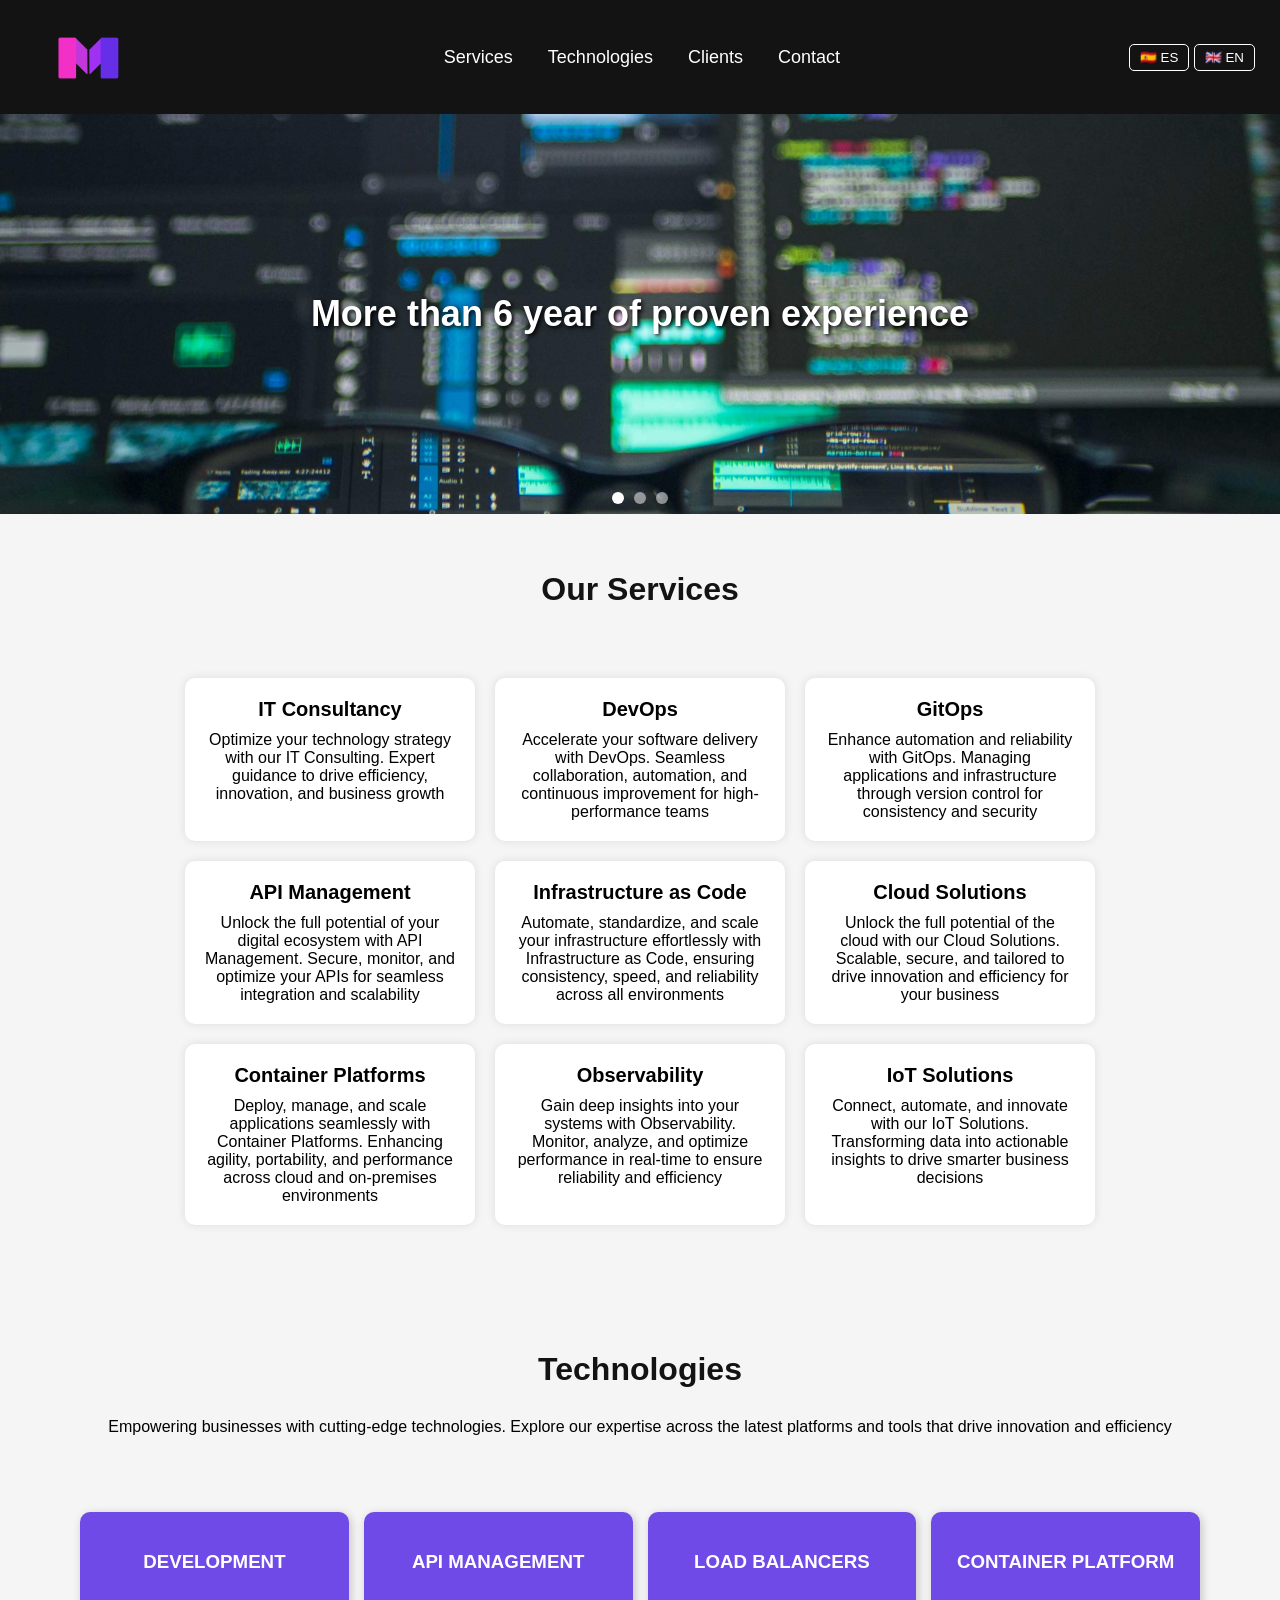
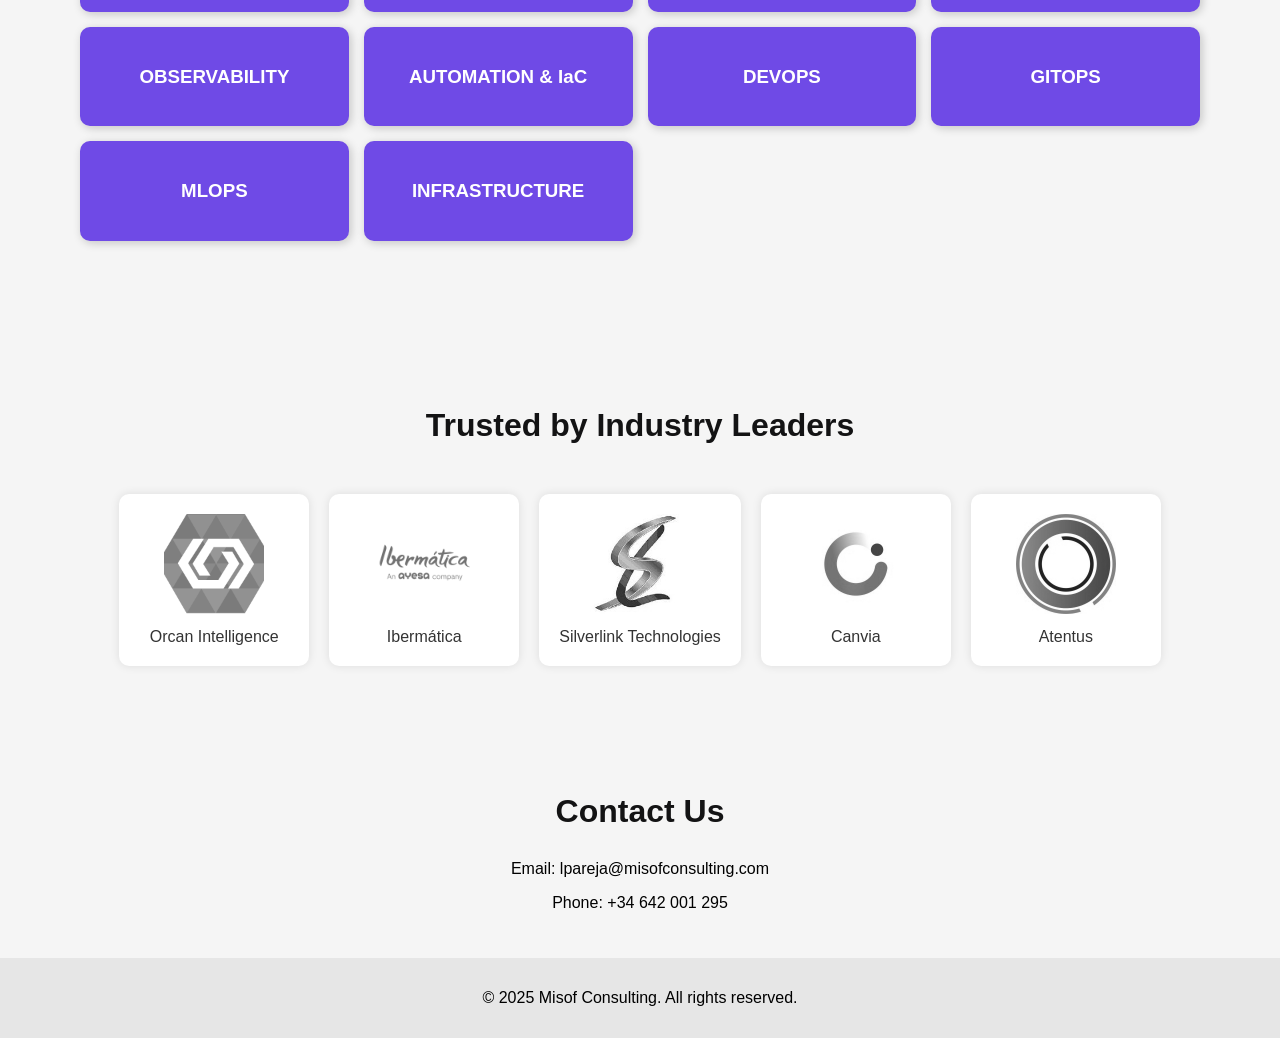
==== commit 28417689: "Correct typos" ====
--- a/index.html
+++ b/index.html
@@ -114,7 +114,6 @@
             let content = element.querySelector('.box-content');
             content.style.display = content.style.display === 'block' ? 'none' : 'block';
         }
-
     </script>
 </head>
 <body>
@@ -339,7 +338,7 @@
 
     <section id="clients" class="clients-section">
         <h2 data-lang="en" style="display: none;">Trusted by Industry Leaders</h2>
-        <h2 data-lang="es">Lideres en la industria confian en nosotros</h2>
+        <h2 data-lang="es">Líderes en la industria confían en nosotros</h2>
         <div class="clients-container">
             <div class="client-card">
                 <img src="images/orcan_logo.png" alt="Orcan">
@@ -374,7 +373,8 @@
     </section>
     
     <footer>
-        <p>&copy; 2025 Misof Consulting. Todos los derechos reservados.</p>
+        <p data-lang="es">&copy; 2025 Misof Consulting. Todos los derechos reservados.</p>
+        <p data-lang="en" style="display: none;">&copy; 2025 Misof Consulting. All rights reserved.</p>
     </footer>
 </body>
 </html>
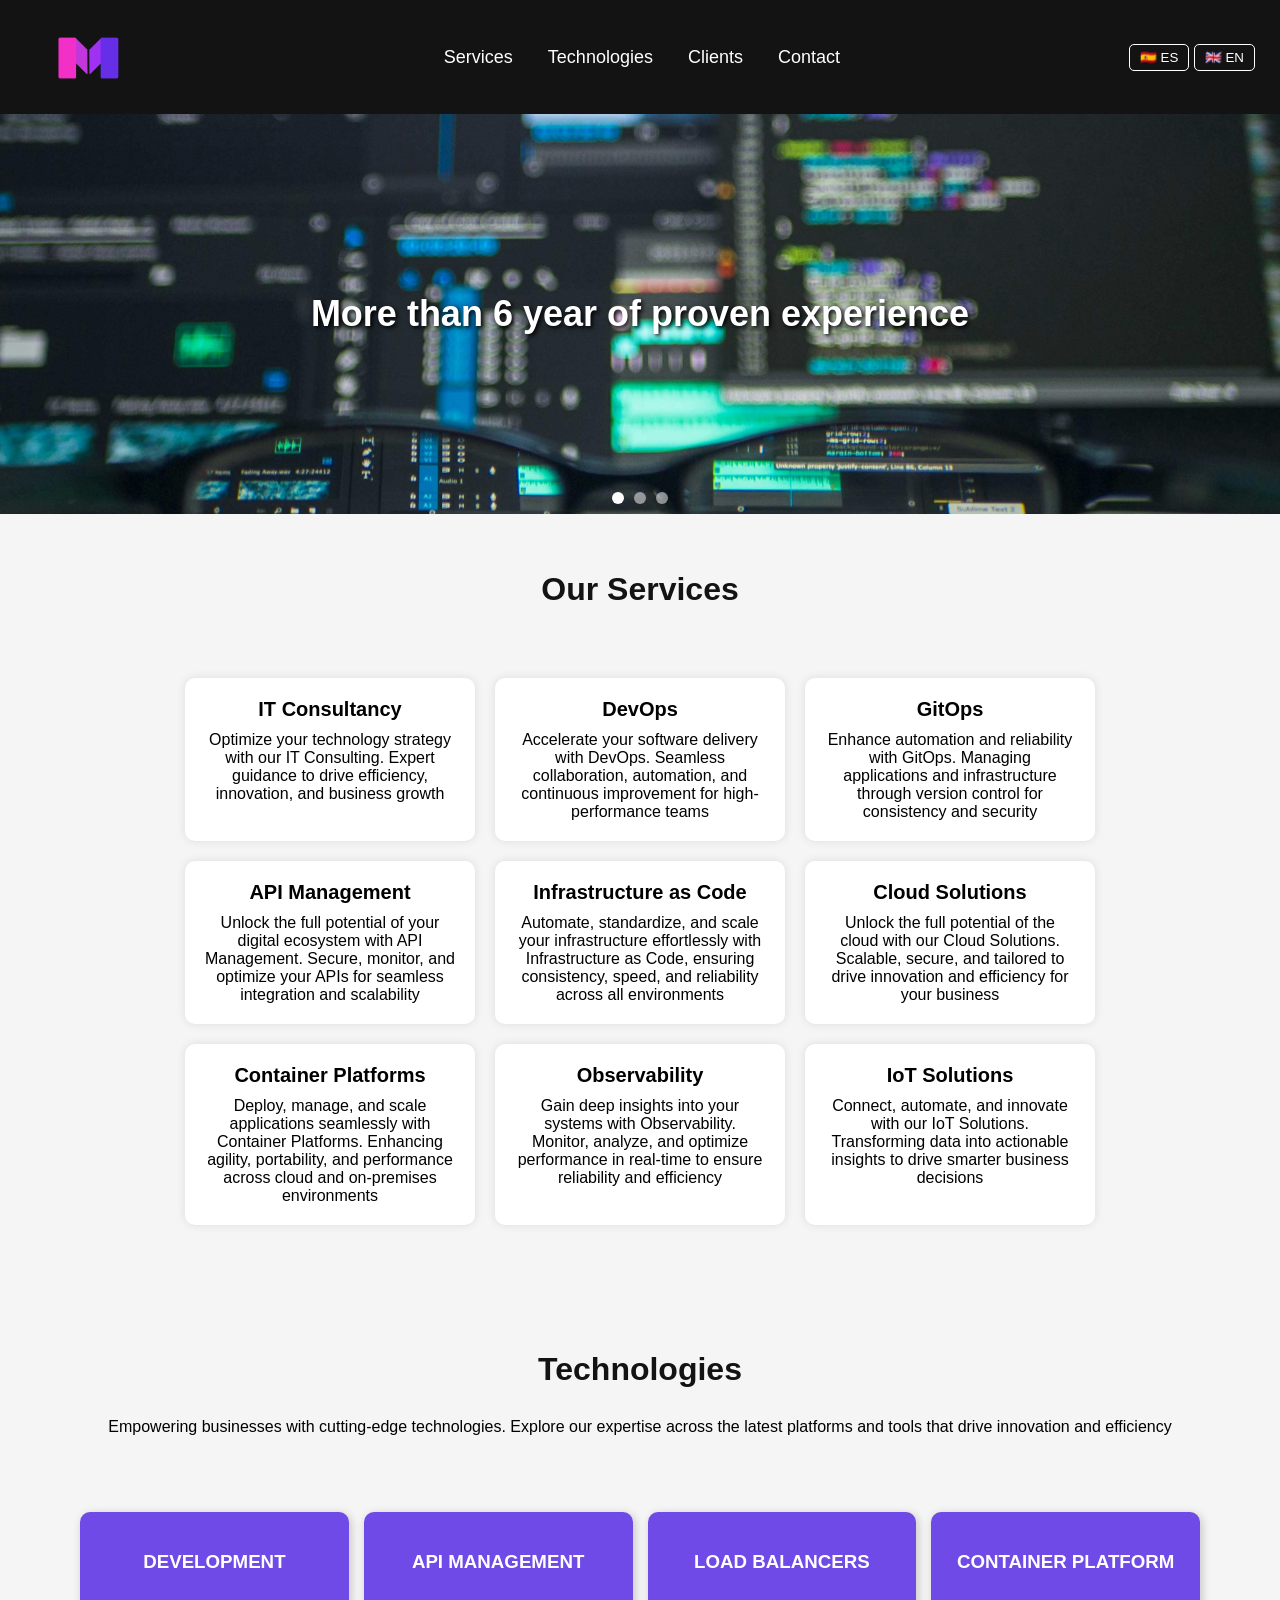
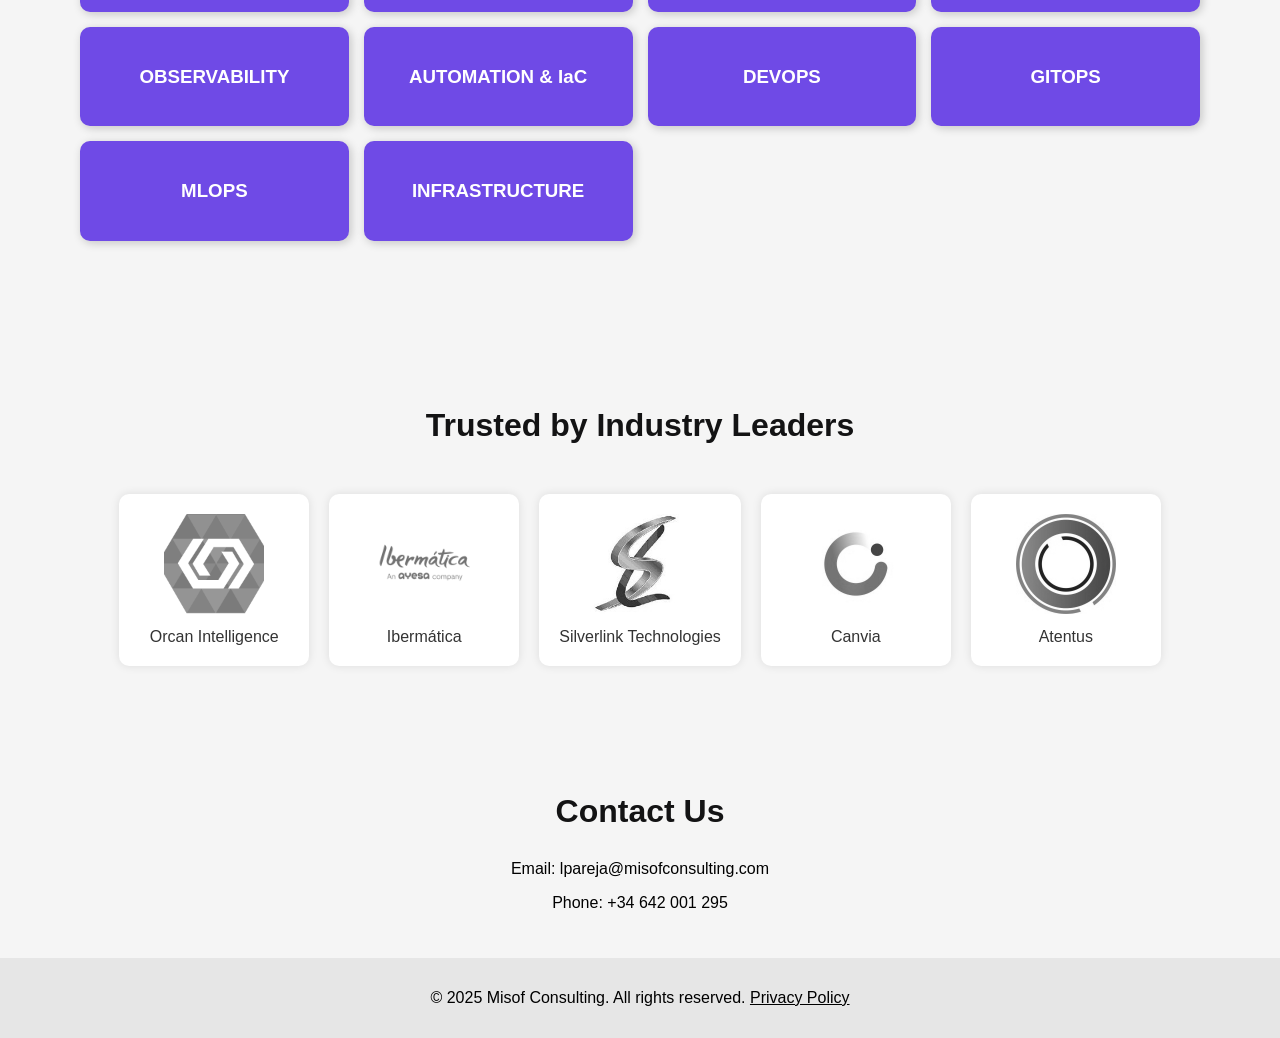
==== commit 8c655740: "Add bilingual privacy policy page and footer link. Co-authored-by: Cursor <cursoragent@cursor.com>" ====
--- a/index.html
+++ b/index.html
@@ -373,8 +373,8 @@
     </section>
     
     <footer>
-        <p data-lang="es">&copy; 2025 Misof Consulting. Todos los derechos reservados.</p>
-        <p data-lang="en" style="display: none;">&copy; 2025 Misof Consulting. All rights reserved.</p>
+        <p data-lang="es">&copy; 2025 Misof Consulting. Todos los derechos reservados. <a href="privacy.html">Política de Privacidad</a></p>
+        <p data-lang="en" style="display: none;">&copy; 2025 Misof Consulting. All rights reserved. <a href="privacy.html">Privacy Policy</a></p>
     </footer>
 </body>
 </html>
--- a/css/styles.css
+++ b/css/styles.css
@@ -327,4 +327,97 @@
     .infrastructure {
         grid-column: span 4;
     }
+}
+
+header a {
+    display: flex;
+    align-items: center;
+}
+
+.legal-page {
+    padding: 40px 20px 60px;
+    background: #F5F5F5;
+    min-height: calc(100vh - 200px);
+}
+
+.legal-content {
+    max-width: 800px;
+    margin: 0 auto;
+    background: white;
+    padding: 40px;
+    border-radius: 10px;
+    box-shadow: 0 0 10px rgba(0, 0, 0, 0.1);
+    text-align: left;
+}
+
+.legal-content h1 {
+    font-size: 32px;
+    color: #131314;
+    margin: 0 0 10px;
+}
+
+.legal-updated {
+    color: #666;
+    font-size: 14px;
+    margin-bottom: 30px;
+}
+
+.legal-content h2 {
+    font-size: 20px;
+    color: #131314;
+    margin: 30px 0 12px;
+}
+
+.legal-content p,
+.legal-content li {
+    font-size: 16px;
+    line-height: 1.6;
+    color: #333;
+}
+
+.legal-content ul {
+    padding-left: 24px;
+    margin: 12px 0;
+}
+
+.legal-content a {
+    color: #6f4ae6;
+}
+
+.legal-content a:hover {
+    text-decoration: underline;
+}
+
+.legal-back {
+    margin-top: 40px;
+    padding-top: 20px;
+    border-top: 1px solid #e0e0e0;
+}
+
+.legal-back a {
+    font-weight: 600;
+    text-decoration: none;
+}
+
+.legal-back a:hover {
+    text-decoration: underline;
+}
+
+footer a {
+    color: inherit;
+    text-decoration: underline;
+}
+
+footer a:hover {
+    color: #6f4ae6;
+}
+
+@media (max-width: 768px) {
+    .legal-content {
+        padding: 24px;
+    }
+
+    .legal-content h1 {
+        font-size: 26px;
+    }
 }
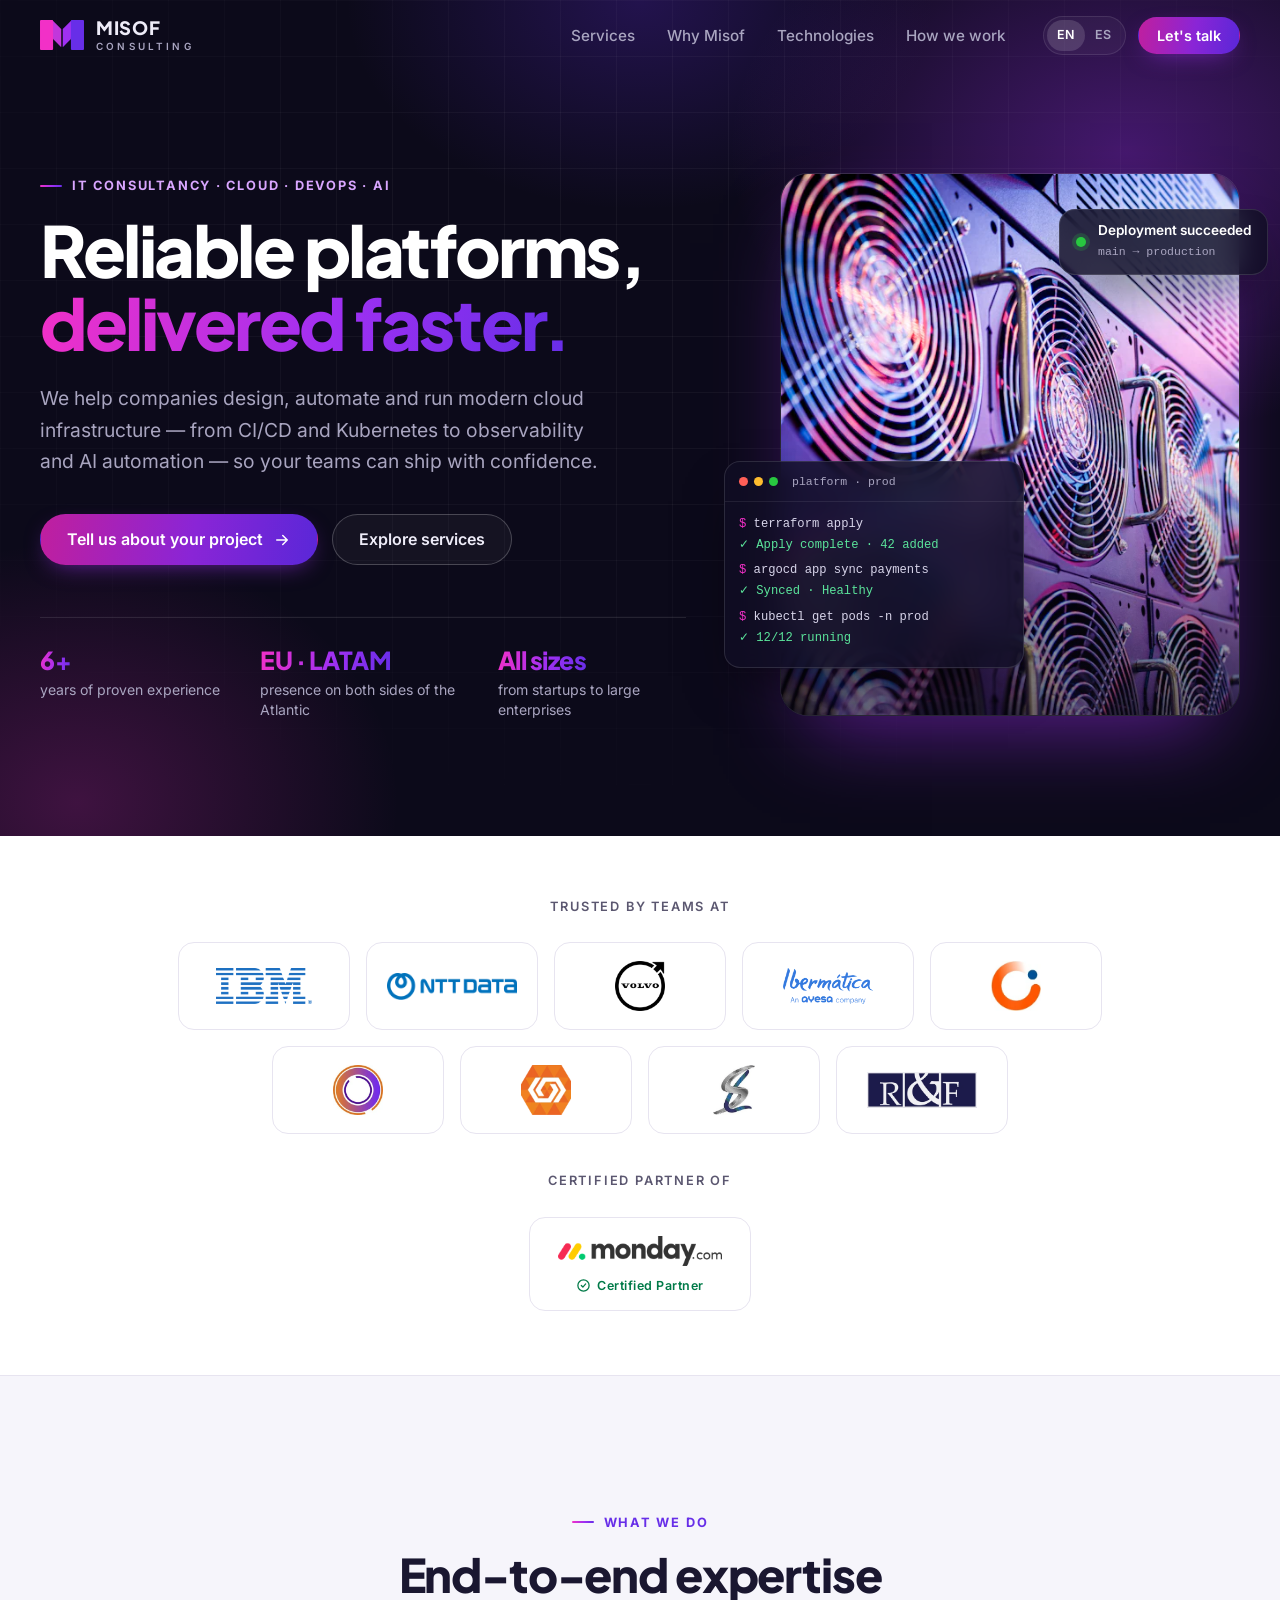
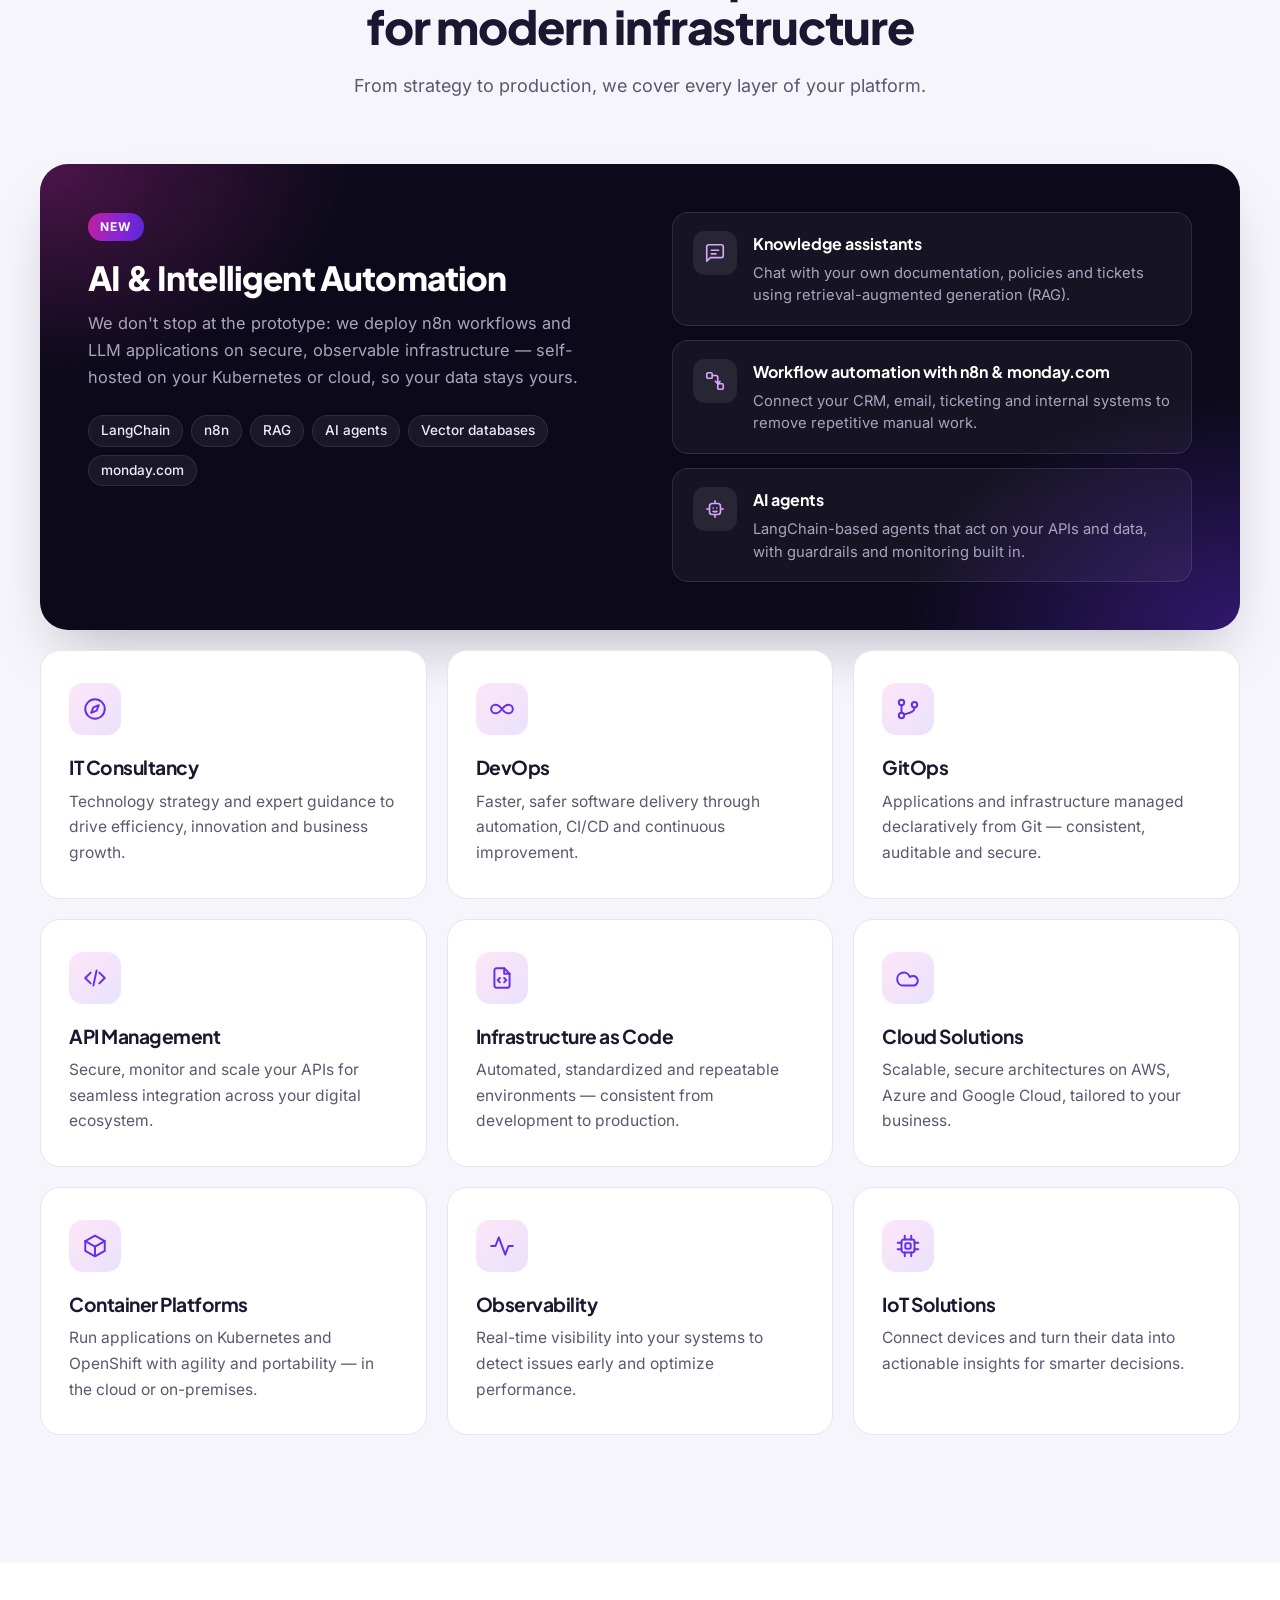
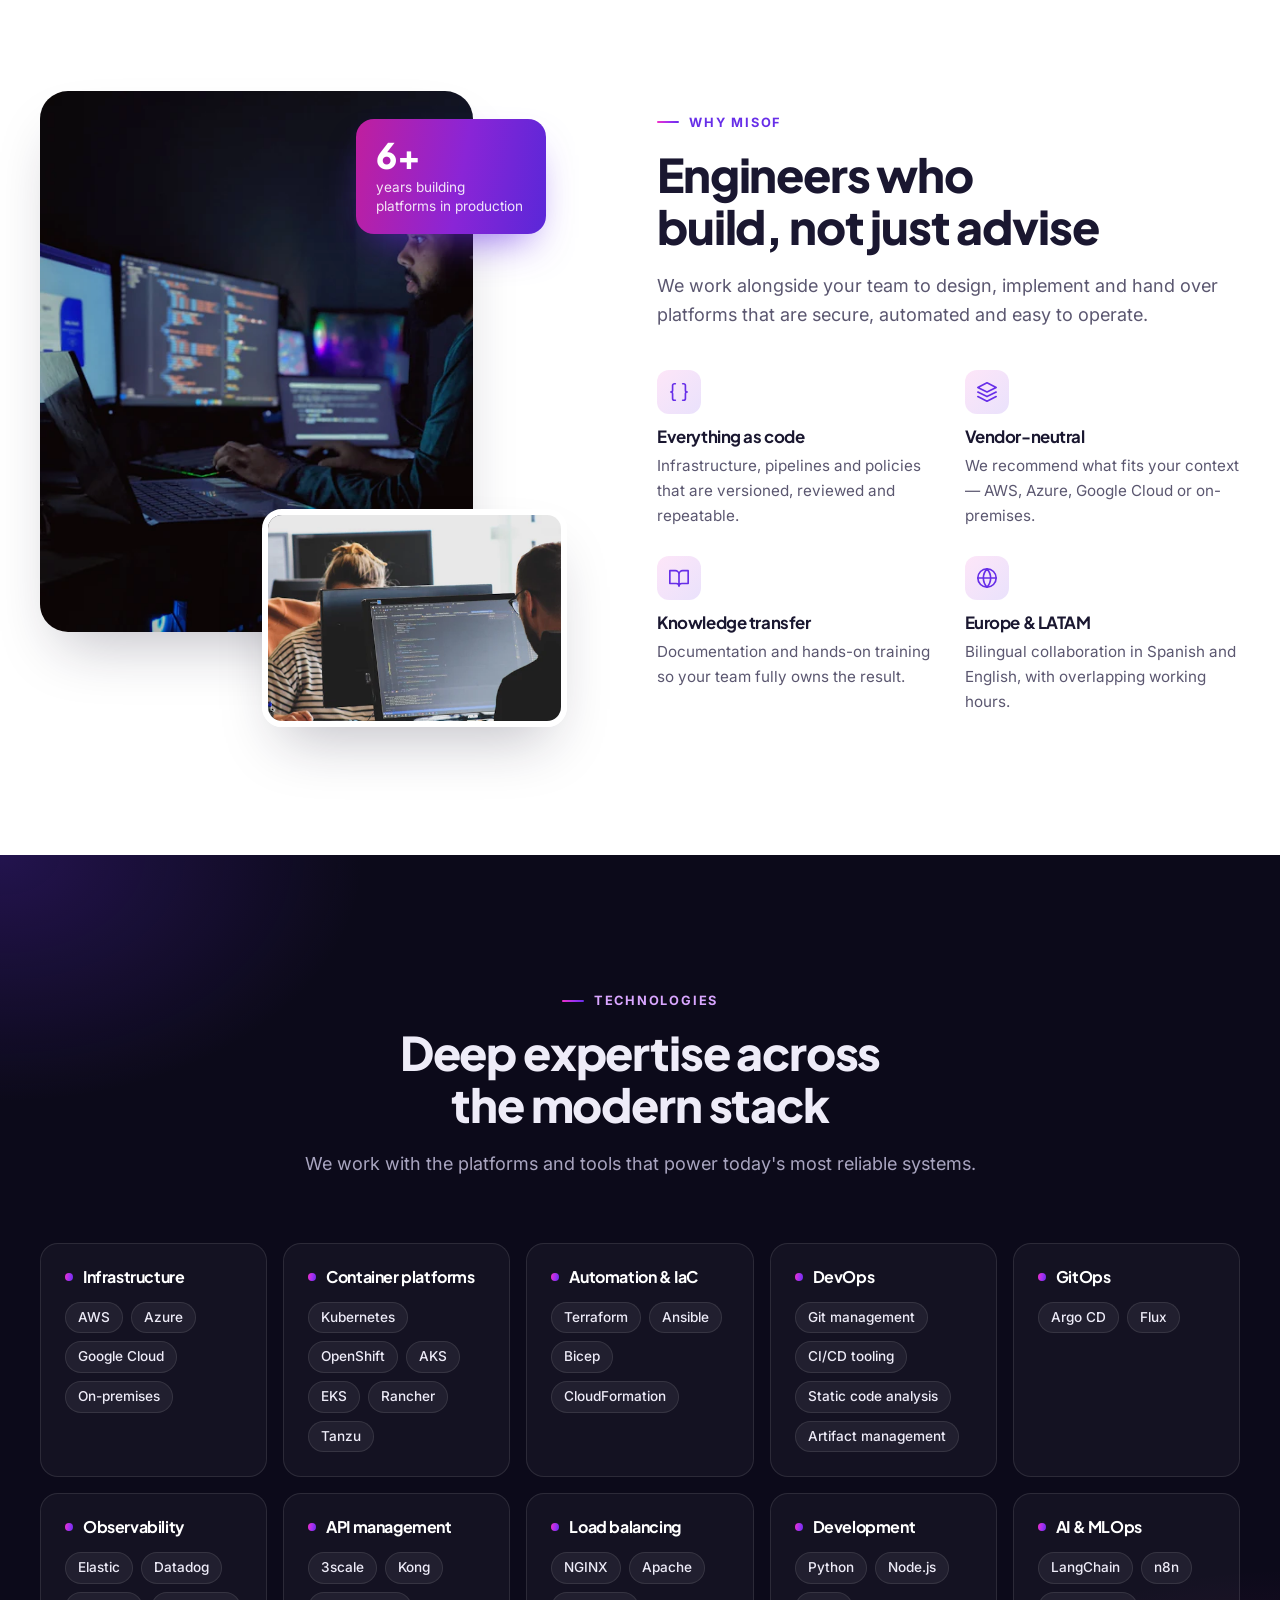
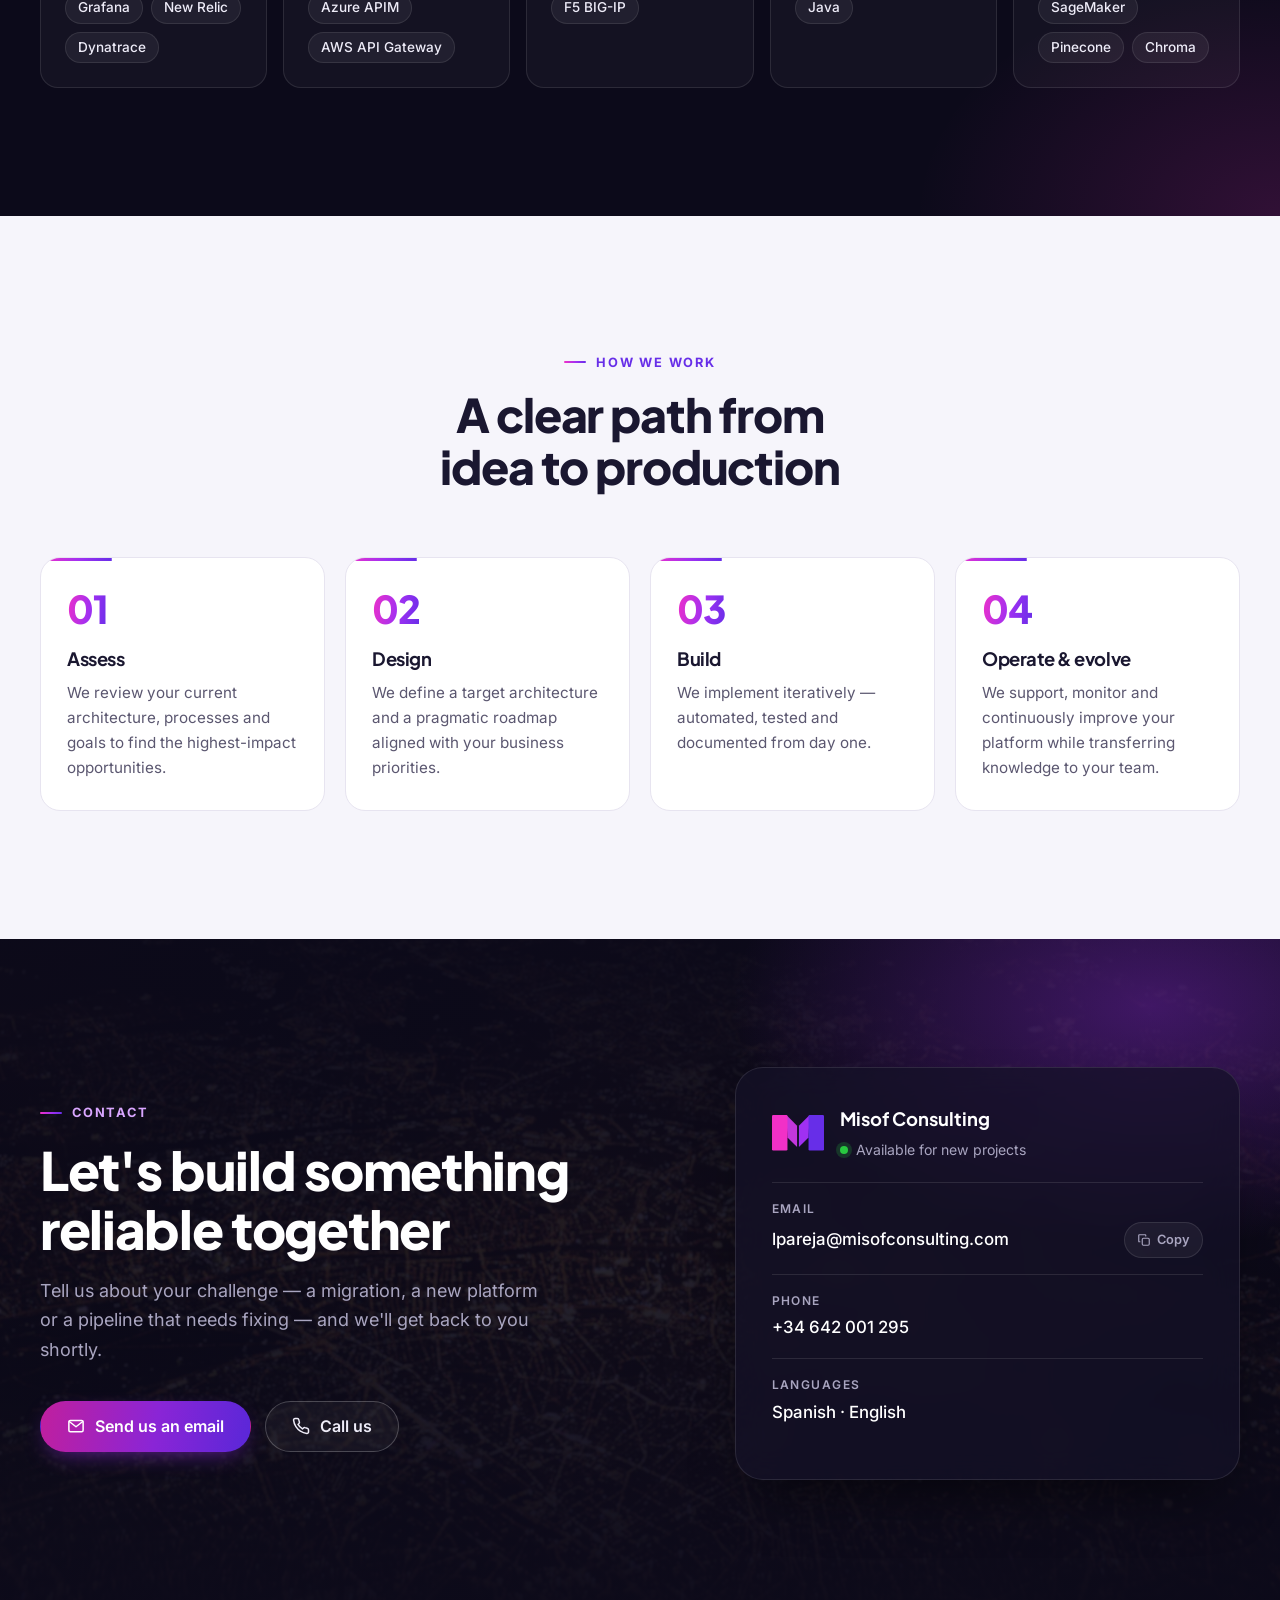
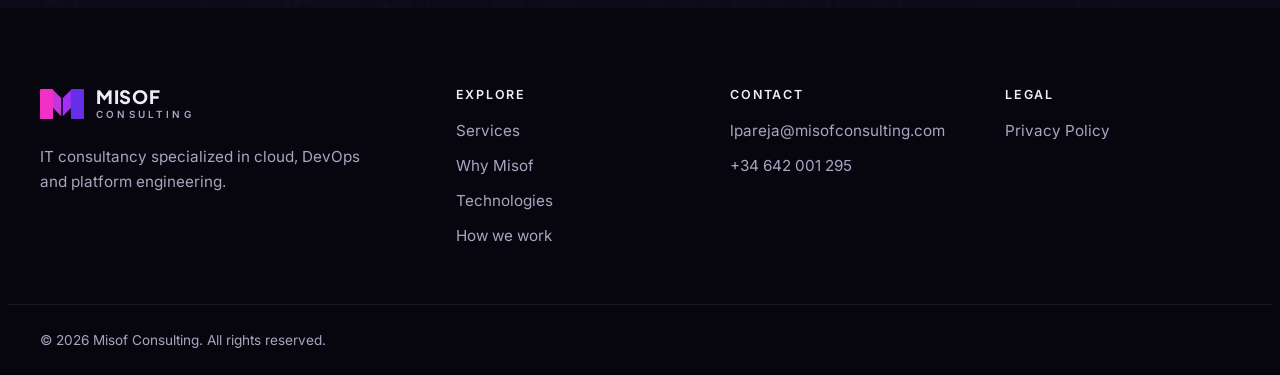
==== commit 566522fa: "first commit of version 2.0" ====
--- a/index.html
+++ b/index.html
@@ -1,380 +1,508 @@
 <!DOCTYPE html>
-<html lang="es">
+<html lang="en">
 <head>
     <meta charset="UTF-8">
     <meta name="viewport" content="width=device-width, initial-scale=1.0">
-    <title>Misof Consulting</title>
+    <title data-i18n="meta.title">Misof Consulting — Cloud, DevOps &amp; Platform Engineering</title>
+    <meta name="description" data-i18n-attr="content:meta.description" content="IT consultancy specialized in cloud, DevOps, GitOps, Kubernetes, infrastructure as code, observability and AI automation with n8n and LangChain. Certified monday.com partner serving companies of all sizes across Europe and LATAM.">
+    <meta name="theme-color" content="#0C0A1A">
+    <link rel="canonical" href="https://misofconsulting.com/">
+    <link rel="icon" href="images/favicon.svg" type="image/svg+xml">
+
+    <meta property="og:type" content="website">
+    <meta property="og:site_name" content="Misof Consulting">
+    <meta property="og:url" content="https://misofconsulting.com/">
+    <meta property="og:title" content="Misof Consulting — Cloud, DevOps &amp; Platform Engineering">
+    <meta property="og:description" content="IT consultancy specialized in cloud, DevOps, Kubernetes, infrastructure automation and AI. Europe &amp; LATAM.">
+    <meta property="og:image" content="https://misofconsulting.com/images/og-image.jpg">
+    <meta name="twitter:card" content="summary_large_image">
+
+    <link rel="preload" href="fonts/inter-var-latin.woff2" as="font" type="font/woff2" crossorigin>
+    <link rel="preload" href="fonts/jakarta-var-latin.woff2" as="font" type="font/woff2" crossorigin>
     <link rel="stylesheet" href="css/styles.css">
-    <script>
-        function toggleMenu() {
-            const nav = document.querySelector('nav');
-            const banner = document.querySelector('.banner');
-            nav.classList.toggle('open');
-            if (nav.classList.contains('open')) {
-                banner.style.marginTop = nav.offsetHeight - 1 + 'px';
-            } else {
-                banner.style.marginTop = '0';
-            }
-        }
-        function switchLanguage(lang) {
-            const elements = document.querySelectorAll('[data-lang]');
-            elements.forEach(el => {
-                el.style.display = el.getAttribute('data-lang') === lang ? 'block' : 'none';
-            });
-        }
-        document.addEventListener('DOMContentLoaded', () => {
-            switchLanguage('en');
-
-            let currentIndex = 0;
-            const bannerContainer = document.getElementById("banner-container");
-            const slides = document.querySelectorAll(".banner-item");
-            const totalSlides = slides.length;
-            const dotsContainer = document.getElementById("banner-dots");
-
-            function updateSlide() {
-                const slideWidthPercentage = currentIndex * (100 / totalSlides);
-                bannerContainer.style.transform = `translateX(-${slideWidthPercentage}%)`;
-                updateDots();
-            }
-
-            function updateDots() {
-                document.querySelectorAll(".dot").forEach((dot, index) => {
-                    dot.classList.toggle("active", index === currentIndex);
-                });
-            }
-
-            function goToSlide(index) {
-                currentIndex = index;
-                updateSlide();
-            }
-
-            function nextSlide() {
-                currentIndex = (currentIndex + 1) % totalSlides;
-                updateSlide();
-            }
-
-            function prevSlide() {
-                currentIndex = (currentIndex - 1 + totalSlides) % totalSlides;
-                updateSlide();
-            }
-
-            function createDots() {
-                dotsContainer.innerHTML = "";
-                for (let i = 0; i < totalSlides; i++) {
-                    const dot = document.createElement("div");
-                    dot.classList.add("dot");
-                    dot.addEventListener("click", () => goToSlide(i));
-                    dotsContainer.appendChild(dot);
-                }
-                updateDots();
-            }
-
-            bannerContainer.addEventListener('touchstart', (e) => {
-                touchStartX = e.touches[0].clientX;
-                touchCurrentX = touchStartX;
-            });
-
-            bannerContainer.addEventListener('touchmove', (e) => {
-                touchCurrentX = e.touches[0].clientX;
-                const diffX = touchStartX - touchCurrentX;
-                const slideWidth = bannerContainer.offsetWidth / totalSlides;
-                const translateX = (-currentIndex * (100 / totalSlides)) + (diffX / slideWidth * (100 / totalSlides));
-                bannerContainer.style.transform = `translateX(${translateX}%)`; // Smooth drag effect
-                e.preventDefault(); // Prevent scrolling while swiping
-            });
-
-            bannerContainer.addEventListener('touchend', (e) => {
-                touchEndX = touchCurrentX;
-                const diffX = touchStartX - touchEndX;
-                const threshold = bannerContainer.offsetWidth / totalSlides / 3; // Swipe threshold (1/3 of slide width)
-
-                if (diffX > threshold) {
-                    nextSlide(); // Swipe left
-                } else if (diffX < -threshold) {
-                    prevSlide(); // Swipe right
-                } else {
-                    updateSlide(); // Snap back to current slide
-                }
-            });
-
-            createDots();
-            updateSlide();
-            setInterval(nextSlide, 10000);
-        });
-        window.addEventListener('resize', () => {
-            const nav = document.querySelector('nav');
-            const banner = document.querySelector('.banner');
-
-            if (window.innerWidth > 768) {
-                nav.classList.remove('open');
-                banner.style.marginTop = '0';
-            }
-        });
-        function toggleBoxContent(element) {
-            let content = element.querySelector('.box-content');
-            content.style.display = content.style.display === 'block' ? 'none' : 'block';
-        }
+
+    <script type="application/ld+json">
+    {
+        "@context": "https://schema.org",
+        "@type": "ProfessionalService",
+        "name": "Misof Consulting",
+        "url": "https://misofconsulting.com/",
+        "logo": "https://misofconsulting.com/images/logo-mark.svg",
+        "image": "https://misofconsulting.com/images/og-image.jpg",
+        "email": "lpareja@misofconsulting.com",
+        "telephone": "+34 642 001 295",
+        "areaServed": ["Europe", "Latin America"],
+        "knowsLanguage": ["es", "en"],
+        "description": "IT consultancy specialized in cloud, DevOps, GitOps, Kubernetes, infrastructure as code, observability and AI automation. Certified monday.com partner."
+    }
     </script>
 </head>
-<body>
-    <header>
-        <img src="images/MISOF-Logo_2.png" alt="Misof Consulting">
-        <div class="menu-toggle" onclick="toggleMenu()">
-            <div></div>
-            <div></div>
-            <div></div>
-        </div>
-        <nav>
-            <a href="#services" data-lang="es">Servicios</a>
-            <a href="#services" data-lang="en" style="display: none;">Services</a>
-            <a href="#technologies" data-lang="es">Tecnologías</a>
-            <a href="#technologies" data-lang="en" style="display: none;">Technologies</a>
-            <a href="#clients" data-lang="es">Clientes</a>
-            <a href="#clients" data-lang="en" style="display: none;">Clients</a>
-            <a href="#contact" data-lang="es">Contacto</a>
-            <a href="#contact" data-lang="en" style="display: none;">Contact</a>
-        </nav>
-        <div class="language-switch">
-            <button onclick="switchLanguage('es')">🇪🇸 ES</button>
-            <button onclick="switchLanguage('en')">🇬🇧 EN</button>
+<body id="top">
+    <a class="skip-link" href="#main" data-i18n="a11y.skip">Skip to content</a>
+
+    <header class="site-header" data-header>
+        <div class="container header-inner">
+            <a class="brand" href="#top" data-i18n-attr="aria-label:a11y.home" aria-label="Misof Consulting — home">
+                <svg class="brand-mark" viewBox="0 0 767 524" aria-hidden="true"><polygon fill="#C237DB" points="212,0 370,158 370,466 366,469 228,333"/><polygon fill="#A030F2" points="555,0 397,158 397,466 401,469 539,333"/><rect fill="#F230C7" width="228" height="524" rx="18"/><rect fill="#672EE8" x="539" width="228" height="524" rx="18"/></svg>
+                <span class="brand-text"><span class="brand-name">MISOF</span><span class="brand-sub">CONSULTING</span></span>
+            </a>
+
+            <nav class="site-nav" id="site-nav" data-i18n-attr="aria-label:a11y.mainNav" aria-label="Main">
+                <a href="#services" data-i18n="nav.services">Services</a>
+                <a href="#why" data-i18n="nav.why">Why Misof</a>
+                <a href="#technologies" data-i18n="nav.technologies">Technologies</a>
+                <a href="#approach" data-i18n="nav.approach">How we work</a>
+                <a href="#contact" class="nav-cta btn btn-primary" data-i18n="nav.cta">Let's talk</a>
+            </nav>
+
+            <div class="header-actions">
+                <div class="lang-switch" role="group" data-i18n-attr="aria-label:a11y.language" aria-label="Language">
+                    <button type="button" data-set-lang="en" aria-pressed="true">EN</button>
+                    <button type="button" data-set-lang="es" aria-pressed="false">ES</button>
+                </div>
+                <a href="#contact" class="btn btn-primary btn-sm header-cta" data-i18n="nav.cta">Let's talk</a>
+                <button type="button" class="menu-toggle" aria-controls="site-nav" aria-expanded="false" data-i18n-attr="aria-label:a11y.menu" aria-label="Menu">
+                    <span></span><span></span>
+                </button>
+            </div>
         </div>
     </header>
 
-    <section class="banner">
-        <div class="banner-container" id="banner-container">
-            <div class="banner-item">More than 6 year of proven experience</div>
-            <div class="banner-item">Presence in EUROPE and LATAM</div>
-            <div class="banner-item">IT solution to all size enterprises</div>
+    <main id="main">
+        <!-- ============ HERO ============ -->
+        <section class="hero">
+            <div class="container hero-grid">
+                <div class="hero-copy">
+                    <p class="eyebrow eyebrow-dark reveal" data-i18n="hero.eyebrow">IT Consultancy · Cloud · DevOps · AI</p>
+                    <h1 class="reveal" style="--d:1" data-i18n="hero.title">Reliable platforms, <span class="text-gradient">delivered faster.</span></h1>
+                    <p class="hero-lead reveal" style="--d:2" data-i18n="hero.lead">We help companies design, automate and run modern cloud infrastructure — from CI/CD and Kubernetes to observability and AI automation — so your teams can ship with confidence.</p>
+                    <div class="hero-actions reveal" style="--d:3">
+                        <a href="#contact" class="btn btn-primary btn-lg">
+                            <span data-i18n="hero.ctaPrimary">Tell us about your project</span>
+                            <svg class="icon-sm" viewBox="0 0 24 24" aria-hidden="true"><path d="M5 12h14M13 6l6 6-6 6"/></svg>
+                        </a>
+                        <a href="#services" class="btn btn-ghost btn-lg" data-i18n="hero.ctaSecondary">Explore services</a>
+                    </div>
+                    <dl class="hero-stats reveal" style="--d:4">
+                        <div>
+                            <dt class="text-gradient">6+</dt>
+                            <dd data-i18n="hero.stat1">years of proven experience</dd>
+                        </div>
+                        <div>
+                            <dt class="text-gradient">EU · LATAM</dt>
+                            <dd data-i18n="hero.stat2">presence on both sides of the Atlantic</dd>
+                        </div>
+                        <div>
+                            <dt class="text-gradient" data-i18n="hero.stat3Value">All sizes</dt>
+                            <dd data-i18n="hero.stat3">from startups to large enterprises</dd>
+                        </div>
+                    </dl>
+                </div>
+
+                <div class="hero-visual reveal" style="--d:2">
+                    <div class="hero-photo">
+                        <img src="images/photos/hero-datacenter-880.webp"
+                             srcset="images/photos/hero-datacenter-520.webp 520w, images/photos/hero-datacenter-880.webp 880w"
+                             sizes="(max-width: 960px) 90vw, 460px"
+                             width="880" height="1040" fetchpriority="high"
+                             data-i18n-attr="alt:img.hero" alt="Server cooling fans lit in purple and pink inside a data center">
+                    </div>
+                    <div class="float-card terminal" aria-hidden="true">
+                        <div class="terminal-bar"><i></i><i></i><i></i><span>platform · prod</span></div>
+                        <ol class="terminal-body">
+                            <li><span class="prompt">$</span> terraform apply</li>
+                            <li class="ok">✓ Apply complete · 42 added</li>
+                            <li><span class="prompt">$</span> argocd app sync payments</li>
+                            <li class="ok">✓ Synced · Healthy</li>
+                            <li><span class="prompt">$</span> kubectl get pods -n prod</li>
+                            <li class="ok">✓ 12/12 running</li>
+                        </ol>
+                    </div>
+                    <div class="float-card status" aria-hidden="true">
+                        <span class="status-dot"></span>
+                        <span>
+                            <strong data-i18n="hero.card">Deployment succeeded</strong>
+                            <small>main → production</small>
+                        </span>
+                    </div>
+                </div>
+            </div>
+        </section>
+
+        <!-- ============ CLIENTS ============ -->
+        <section class="clients" id="clients" aria-labelledby="clients-title">
+            <div class="container">
+                <h2 class="clients-title" id="clients-title" data-i18n="clients.title">Trusted by teams at</h2>
+                <ul class="client-list">
+                    <li class="client client-wide" title="IBM">
+                        <img src="images/clients/ibm.webp" width="320" height="120" alt="IBM" loading="lazy">
+                    </li>
+                    <li class="client client-wide" title="NTT DATA">
+                        <img src="images/clients/ntt-data.webp" width="320" height="66" alt="NTT DATA" loading="lazy">
+                    </li>
+                    <li class="client" title="Volvo Cars">
+                        <img src="images/clients/volvo-cars.webp" width="160" height="160" alt="Volvo Cars" loading="lazy">
+                    </li>
+                    <li class="client client-wide" title="Ibermática">
+                        <img src="images/clients/ibermatica.webp" width="320" height="127" alt="Ibermática" loading="lazy">
+                    </li>
+                    <li class="client" title="Canvia">
+                        <img src="images/clients/canvia.webp" width="129" height="129" alt="Canvia" loading="lazy">
+                    </li>
+                    <li class="client" title="Atentus">
+                        <img src="images/clients/atentus.webp" width="160" height="160" alt="Atentus" loading="lazy">
+                    </li>
+                    <li class="client" title="Orcan Intelligence">
+                        <img src="images/clients/orcan.webp" width="150" height="149" alt="Orcan Intelligence" loading="lazy">
+                    </li>
+                    <li class="client" title="Silverlink Technologies">
+                        <img src="images/clients/silverlink.webp" width="135" height="160" alt="Silverlink Technologies" loading="lazy">
+                    </li>
+                    <li class="client client-wide" title="R&amp;F Lawyers">
+                        <img src="images/clients/rf-lawyers.webp" width="320" height="105" alt="R&amp;F Lawyers" loading="lazy">
+                    </li>
+                </ul>
+
+                <!-- Add future partners (Red Hat, n8n, ...) as extra <li class="partner"> items -->
+                <h2 class="clients-title partners-title" data-i18n="partners.title">Certified partner of</h2>
+                <ul class="partner-list">
+                    <li class="partner">
+                        <img src="images/partners/monday.webp" width="480" height="88" alt="monday.com" loading="lazy">
+                        <span class="partner-label">
+                            <svg class="icon-sm" viewBox="0 0 24 24" aria-hidden="true"><path d="m8.5 12 2.5 2.5 4.5-5"/><circle cx="12" cy="12" r="9"/></svg>
+                            <span data-i18n="partners.certified">Certified Partner</span>
+                        </span>
+                    </li>
+                </ul>
+            </div>
+        </section>
+
+        <!-- ============ SERVICES ============ -->
+        <section class="section services" id="services" aria-labelledby="services-title">
+            <div class="container">
+                <header class="section-head reveal">
+                    <p class="eyebrow" data-i18n="services.eyebrow">What we do</p>
+                    <h2 id="services-title" data-i18n="services.title">End-to-end expertise for modern infrastructure</h2>
+                    <p class="section-lead" data-i18n="services.lead">From strategy to production, we cover every layer of your platform.</p>
+                </header>
+
+                <article class="service-featured reveal">
+                    <div class="featured-copy">
+                        <span class="featured-tag" data-i18n="services.ai.tag">New</span>
+                        <h3 data-i18n="services.ai.title">AI &amp; Intelligent Automation</h3>
+                        <p data-i18n="services.ai.text">We don't stop at the prototype: we deploy n8n workflows and LLM applications on secure, observable infrastructure — self-hosted on your Kubernetes or cloud, so your data stays yours.</p>
+                        <ul class="chips">
+                            <li>LangChain</li><li>n8n</li><li>RAG</li><li data-i18n="services.ai.chipAgents">AI agents</li><li data-i18n="services.ai.chipVector">Vector databases</li><li>monday.com</li>
+                        </ul>
+                    </div>
+                    <ul class="featured-list">
+                        <li>
+                            <span class="icon-badge icon-badge-sm"><svg viewBox="0 0 24 24" aria-hidden="true"><path d="M21 15a2 2 0 0 1-2 2H7l-4 4V5a2 2 0 0 1 2-2h14a2 2 0 0 1 2 2Z"/><path d="M8 9h8M8 13h5"/></svg></span>
+                            <div>
+                                <h4 data-i18n="services.ai.u1.title">Knowledge assistants</h4>
+                                <p data-i18n="services.ai.u1.text">Chat with your own documentation, policies and tickets using retrieval-augmented generation (RAG).</p>
+                            </div>
+                        </li>
+                        <li>
+                            <span class="icon-badge icon-badge-sm"><svg viewBox="0 0 24 24" aria-hidden="true"><rect x="3" y="3" width="6" height="6" rx="1.5"/><rect x="15" y="15" width="6" height="6" rx="1.5"/><path d="M9 6h4a2 2 0 0 1 2 2v7"/><path d="m12.5 12.5 2.5 2.5 2.5-2.5"/></svg></span>
+                            <div>
+                                <h4 data-i18n="services.ai.u2.title">Workflow automation with n8n &amp; monday.com</h4>
+                                <p data-i18n="services.ai.u2.text">Connect your CRM, email, ticketing and internal systems to remove repetitive manual work.</p>
+                            </div>
+                        </li>
+                        <li>
+                            <span class="icon-badge icon-badge-sm"><svg viewBox="0 0 24 24" aria-hidden="true"><path d="M12 3v2M12 19v2M5 12H3M21 12h-2"/><rect x="6" y="6" width="12" height="12" rx="3"/><path d="M10 11h.01M14 11h.01M10 14.5c1.2.8 2.8.8 4 0"/></svg></span>
+                            <div>
+                                <h4 data-i18n="services.ai.u3.title">AI agents</h4>
+                                <p data-i18n="services.ai.u3.text">LangChain-based agents that act on your APIs and data, with guardrails and monitoring built in.</p>
+                            </div>
+                        </li>
+                    </ul>
+                </article>
+
+                <div class="service-grid">
+                    <article class="service-card reveal">
+                        <span class="icon-badge"><svg viewBox="0 0 24 24" aria-hidden="true"><circle cx="12" cy="12" r="9"/><path d="m15.5 8.5-2 5-5 2 2-5z"/></svg></span>
+                        <h3 data-i18n="services.s1.title">IT Consultancy</h3>
+                        <p data-i18n="services.s1.text">Technology strategy and expert guidance to drive efficiency, innovation and business growth.</p>
+                    </article>
+                    <article class="service-card reveal" style="--d:1">
+                        <span class="icon-badge"><svg viewBox="0 0 24 24" aria-hidden="true"><path d="M12 12c-2-2.7-4-4-6-4a4 4 0 0 0 0 8c2 0 4-1.3 6-4Zm0 0c2 2.7 4 4 6 4a4 4 0 0 0 0-8c-2 0-4 1.3-6 4Z"/></svg></span>
+                        <h3>DevOps</h3>
+                        <p data-i18n="services.s2.text">Faster, safer software delivery through automation, CI/CD and continuous improvement.</p>
+                    </article>
+                    <article class="service-card reveal" style="--d:2">
+                        <span class="icon-badge"><svg viewBox="0 0 24 24" aria-hidden="true"><circle cx="6" cy="18" r="2.5"/><circle cx="6" cy="6" r="2.5"/><circle cx="18" cy="8" r="2.5"/><path d="M6 8.5v7M18 10.5c0 4-4 5-9.5 6.5"/></svg></span>
+                        <h3>GitOps</h3>
+                        <p data-i18n="services.s3.text">Applications and infrastructure managed declaratively from Git — consistent, auditable and secure.</p>
+                    </article>
+                    <article class="service-card reveal">
+                        <span class="icon-badge"><svg viewBox="0 0 24 24" aria-hidden="true"><path d="m8 7-5 5 5 5M16 7l5 5-5 5M13.5 5l-3 14"/></svg></span>
+                        <h3 data-i18n="services.s4.title">API Management</h3>
+                        <p data-i18n="services.s4.text">Secure, monitor and scale your APIs for seamless integration across your digital ecosystem.</p>
+                    </article>
+                    <article class="service-card reveal" style="--d:1">
+                        <span class="icon-badge"><svg viewBox="0 0 24 24" aria-hidden="true"><path d="M14 3H7a2 2 0 0 0-2 2v14a2 2 0 0 0 2 2h10a2 2 0 0 0 2-2V8Z"/><path d="M14 3v5h5M10 12l-2 2 2 2M14 12l2 2-2 2"/></svg></span>
+                        <h3 data-i18n="services.s5.title">Infrastructure as Code</h3>
+                        <p data-i18n="services.s5.text">Automated, standardized and repeatable environments — consistent from development to production.</p>
+                    </article>
+                    <article class="service-card reveal" style="--d:2">
+                        <span class="icon-badge"><svg viewBox="0 0 24 24" aria-hidden="true"><path d="M17.5 19H8a6 6 0 1 1 5.7-7.9A4.5 4.5 0 1 1 17.5 19Z"/></svg></span>
+                        <h3 data-i18n="services.s6.title">Cloud Solutions</h3>
+                        <p data-i18n="services.s6.text">Scalable, secure architectures on AWS, Azure and Google Cloud, tailored to your business.</p>
+                    </article>
+                    <article class="service-card reveal">
+                        <span class="icon-badge"><svg viewBox="0 0 24 24" aria-hidden="true"><path d="m21 7.5-9-5-9 5 9 5 9-5Z"/><path d="M3 7.5v9l9 5 9-5v-9M12 12.5v9"/></svg></span>
+                        <h3 data-i18n="services.s7.title">Container Platforms</h3>
+                        <p data-i18n="services.s7.text">Run applications on Kubernetes and OpenShift with agility and portability — in the cloud or on-premises.</p>
+                    </article>
+                    <article class="service-card reveal" style="--d:1">
+                        <span class="icon-badge"><svg viewBox="0 0 24 24" aria-hidden="true"><path d="M22 12h-4l-3 8-6-16-3 8H2"/></svg></span>
+                        <h3 data-i18n="services.s8.title">Observability</h3>
+                        <p data-i18n="services.s8.text">Real-time visibility into your systems to detect issues early and optimize performance.</p>
+                    </article>
+                    <article class="service-card reveal" style="--d:2">
+                        <span class="icon-badge"><svg viewBox="0 0 24 24" aria-hidden="true"><rect x="6" y="6" width="12" height="12" rx="2"/><rect x="9.5" y="9.5" width="5" height="5" rx="1"/><path d="M9 2.5V6M15 2.5V6M9 18v3.5M15 18v3.5M2.5 9H6M2.5 15H6M18 9h3.5M18 15h3.5"/></svg></span>
+                        <h3 data-i18n="services.s9.title">IoT Solutions</h3>
+                        <p data-i18n="services.s9.text">Connect devices and turn their data into actionable insights for smarter decisions.</p>
+                    </article>
+                </div>
+            </div>
+        </section>
+
+        <!-- ============ WHY ============ -->
+        <section class="section why" id="why" aria-labelledby="why-title">
+            <div class="container why-grid">
+                <div class="why-media reveal">
+                    <img class="why-photo-main" src="images/photos/engineer-800.webp"
+                         srcset="images/photos/engineer-480.webp 480w, images/photos/engineer-800.webp 800w"
+                         sizes="(max-width: 960px) 80vw, 440px"
+                         width="800" height="1000" loading="lazy"
+                         data-i18n-attr="alt:img.engineer" alt="Engineer working on code across several monitors">
+                    <img class="why-photo-secondary" src="images/photos/team-480.webp"
+                         srcset="images/photos/team-480.webp 480w, images/photos/team-900.webp 900w"
+                         sizes="(max-width: 960px) 50vw, 300px"
+                         width="900" height="640" loading="lazy"
+                         data-i18n-attr="alt:img.team" alt="Two engineers reviewing code together in an office">
+                    <div class="why-badge">
+                        <strong>6+</strong>
+                        <span data-i18n="why.badge">years building platforms in production</span>
+                    </div>
+                </div>
+
+                <div class="why-copy">
+                    <header class="reveal">
+                        <p class="eyebrow" data-i18n="why.eyebrow">Why Misof</p>
+                        <h2 id="why-title" data-i18n="why.title">Engineers who build, not just advise</h2>
+                        <p class="section-lead" data-i18n="why.lead">We work alongside your team to design, implement and hand over platforms that are secure, automated and easy to operate.</p>
+                    </header>
+                    <ul class="feature-list">
+                        <li class="reveal">
+                            <span class="icon-badge icon-badge-sm"><svg viewBox="0 0 24 24" aria-hidden="true"><path d="M8 3H7a2 2 0 0 0-2 2v5a2 2 0 0 1-2 2 2 2 0 0 1 2 2v5a2 2 0 0 0 2 2h1M16 3h1a2 2 0 0 1 2 2v5a2 2 0 0 0 2 2 2 2 0 0 0-2 2v5a2 2 0 0 1-2 2h-1"/></svg></span>
+                            <div>
+                                <h3 data-i18n="why.f1.title">Everything as code</h3>
+                                <p data-i18n="why.f1.text">Infrastructure, pipelines and policies that are versioned, reviewed and repeatable.</p>
+                            </div>
+                        </li>
+                        <li class="reveal" style="--d:1">
+                            <span class="icon-badge icon-badge-sm"><svg viewBox="0 0 24 24" aria-hidden="true"><path d="m12 2 10 5-10 5L2 7l10-5Z"/><path d="m2 12 10 5 10-5M2 17l10 5 10-5"/></svg></span>
+                            <div>
+                                <h3 data-i18n="why.f2.title">Vendor-neutral</h3>
+                                <p data-i18n="why.f2.text">We recommend what fits your context — AWS, Azure, Google Cloud or on-premises.</p>
+                            </div>
+                        </li>
+                        <li class="reveal" style="--d:2">
+                            <span class="icon-badge icon-badge-sm"><svg viewBox="0 0 24 24" aria-hidden="true"><path d="M2 4h6a4 4 0 0 1 4 4v13a3 3 0 0 0-3-3H2ZM22 4h-6a4 4 0 0 0-4 4v13a3 3 0 0 1 3-3h7Z"/></svg></span>
+                            <div>
+                                <h3 data-i18n="why.f3.title">Knowledge transfer</h3>
+                                <p data-i18n="why.f3.text">Documentation and hands-on training so your team fully owns the result.</p>
+                            </div>
+                        </li>
+                        <li class="reveal" style="--d:3">
+                            <span class="icon-badge icon-badge-sm"><svg viewBox="0 0 24 24" aria-hidden="true"><circle cx="12" cy="12" r="10"/><path d="M2 12h20M12 2a15 15 0 0 1 4 10 15 15 0 0 1-4 10 15 15 0 0 1-4-10 15 15 0 0 1 4-10Z"/></svg></span>
+                            <div>
+                                <h3 data-i18n="why.f4.title">Europe &amp; LATAM</h3>
+                                <p data-i18n="why.f4.text">Bilingual collaboration in Spanish and English, with overlapping working hours.</p>
+                            </div>
+                        </li>
+                    </ul>
+                </div>
+            </div>
+        </section>
+
+        <!-- ============ TECHNOLOGIES ============ -->
+        <section class="section section-dark tech" id="technologies" aria-labelledby="tech-title">
+            <div class="container">
+                <header class="section-head reveal">
+                    <p class="eyebrow eyebrow-dark" data-i18n="tech.eyebrow">Technologies</p>
+                    <h2 id="tech-title" data-i18n="tech.title">Deep expertise across the modern stack</h2>
+                    <p class="section-lead" data-i18n="tech.lead">We work with the platforms and tools that power today's most reliable systems.</p>
+                </header>
+
+                <div class="tech-grid">
+                    <div class="tech-card reveal">
+                        <h3 data-i18n="tech.infra">Infrastructure</h3>
+                        <ul class="chips"><li>AWS</li><li>Azure</li><li>Google Cloud</li><li data-i18n="tech.onprem">On-premises</li></ul>
+                    </div>
+                    <div class="tech-card reveal" style="--d:1">
+                        <h3 data-i18n="tech.containers">Container platforms</h3>
+                        <ul class="chips"><li>Kubernetes</li><li>OpenShift</li><li>AKS</li><li>EKS</li><li>Rancher</li><li>Tanzu</li></ul>
+                    </div>
+                    <div class="tech-card reveal" style="--d:2">
+                        <h3 data-i18n="tech.iac">Automation &amp; IaC</h3>
+                        <ul class="chips"><li>Terraform</li><li>Ansible</li><li>Bicep</li><li>CloudFormation</li></ul>
+                    </div>
+                    <div class="tech-card reveal">
+                        <h3>DevOps</h3>
+                        <ul class="chips"><li data-i18n="tech.git">Git management</li><li data-i18n="tech.cicd">CI/CD tooling</li><li data-i18n="tech.sca">Static code analysis</li><li data-i18n="tech.artifacts">Artifact management</li></ul>
+                    </div>
+                    <div class="tech-card reveal" style="--d:1">
+                        <h3>GitOps</h3>
+                        <ul class="chips"><li>Argo CD</li><li>Flux</li></ul>
+                    </div>
+                    <div class="tech-card reveal" style="--d:2">
+                        <h3 data-i18n="tech.observability">Observability</h3>
+                        <ul class="chips"><li>Elastic</li><li>Datadog</li><li>Grafana</li><li>New Relic</li><li>Dynatrace</li></ul>
+                    </div>
+                    <div class="tech-card reveal">
+                        <h3 data-i18n="tech.api">API management</h3>
+                        <ul class="chips"><li>3scale</li><li>Kong</li><li>Azure APIM</li><li>AWS API Gateway</li></ul>
+                    </div>
+                    <div class="tech-card reveal" style="--d:1">
+                        <h3 data-i18n="tech.lb">Load balancing</h3>
+                        <ul class="chips"><li>NGINX</li><li>Apache</li><li>F5 BIG-IP</li></ul>
+                    </div>
+                    <div class="tech-card reveal" style="--d:2">
+                        <h3 data-i18n="tech.dev">Development</h3>
+                        <ul class="chips"><li>Python</li><li>Node.js</li><li>Java</li></ul>
+                    </div>
+                    <div class="tech-card reveal">
+                        <h3 data-i18n="tech.ai">AI &amp; MLOps</h3>
+                        <ul class="chips"><li>LangChain</li><li>n8n</li><li>SageMaker</li><li>Pinecone</li><li>Chroma</li></ul>
+                    </div>
+                </div>
+            </div>
+        </section>
+
+        <!-- ============ APPROACH ============ -->
+        <section class="section approach" id="approach" aria-labelledby="approach-title">
+            <div class="container">
+                <header class="section-head reveal">
+                    <p class="eyebrow" data-i18n="approach.eyebrow">How we work</p>
+                    <h2 id="approach-title" data-i18n="approach.title">A clear path from idea to production</h2>
+                </header>
+                <ol class="steps">
+                    <li class="step reveal">
+                        <span class="step-num">01</span>
+                        <h3 data-i18n="approach.s1.title">Assess</h3>
+                        <p data-i18n="approach.s1.text">We review your current architecture, processes and goals to find the highest-impact opportunities.</p>
+                    </li>
+                    <li class="step reveal" style="--d:1">
+                        <span class="step-num">02</span>
+                        <h3 data-i18n="approach.s2.title">Design</h3>
+                        <p data-i18n="approach.s2.text">We define a target architecture and a pragmatic roadmap aligned with your business priorities.</p>
+                    </li>
+                    <li class="step reveal" style="--d:2">
+                        <span class="step-num">03</span>
+                        <h3 data-i18n="approach.s3.title">Build</h3>
+                        <p data-i18n="approach.s3.text">We implement iteratively — automated, tested and documented from day one.</p>
+                    </li>
+                    <li class="step reveal" style="--d:3">
+                        <span class="step-num">04</span>
+                        <h3 data-i18n="approach.s4.title">Operate &amp; evolve</h3>
+                        <p data-i18n="approach.s4.text">We support, monitor and continuously improve your platform while transferring knowledge to your team.</p>
+                    </li>
+                </ol>
+            </div>
+        </section>
+
+        <!-- ============ CONTACT ============ -->
+        <section class="section section-dark contact" id="contact" aria-labelledby="contact-title">
+            <img class="contact-bg" src="images/photos/city-night-1600.webp"
+                 srcset="images/photos/city-night-800.webp 800w, images/photos/city-night-1600.webp 1600w"
+                 sizes="100vw" width="1600" height="800" alt="" loading="lazy">
+            <div class="container contact-grid">
+                <div class="contact-copy reveal">
+                    <p class="eyebrow eyebrow-dark" data-i18n="contact.eyebrow">Contact</p>
+                    <h2 id="contact-title" data-i18n="contact.title">Let's build something reliable together</h2>
+                    <p class="section-lead" data-i18n="contact.lead">Tell us about your challenge — a migration, a new platform or a pipeline that needs fixing — and we'll get back to you shortly.</p>
+                    <div class="hero-actions">
+                        <a class="btn btn-primary btn-lg" href="mailto:lpareja@misofconsulting.com?subject=Misof%20Consulting%20-%20New%20inquiry">
+                            <svg class="icon-sm" viewBox="0 0 24 24" aria-hidden="true"><rect x="2.5" y="4.5" width="19" height="15" rx="2"/><path d="m3 6 9 7 9-7"/></svg>
+                            <span data-i18n="contact.email">Send us an email</span>
+                        </a>
+                        <a class="btn btn-ghost btn-lg" href="tel:+34642001295">
+                            <svg class="icon-sm" viewBox="0 0 24 24" aria-hidden="true"><path d="M22 16.9v3a2 2 0 0 1-2.2 2 19.8 19.8 0 0 1-8.6-3.1 19.5 19.5 0 0 1-6-6A19.8 19.8 0 0 1 2.1 4.2 2 2 0 0 1 4.1 2h3a2 2 0 0 1 2 1.7c.1 1 .4 1.9.7 2.8a2 2 0 0 1-.5 2.1L8 9.9a16 16 0 0 0 6 6l1.3-1.3a2 2 0 0 1 2.1-.4c.9.3 1.8.6 2.8.7a2 2 0 0 1 1.7 2Z"/></svg>
+                            <span data-i18n="contact.call">Call us</span>
+                        </a>
+                    </div>
+                </div>
+
+                <div class="contact-card reveal" style="--d:1">
+                    <div class="contact-card-head">
+                        <svg class="brand-mark" viewBox="0 0 767 524" aria-hidden="true"><polygon fill="#C237DB" points="212,0 370,158 370,466 366,469 228,333"/><polygon fill="#A030F2" points="555,0 397,158 397,466 401,469 539,333"/><rect fill="#F230C7" width="228" height="524" rx="18"/><rect fill="#672EE8" x="539" width="228" height="524" rx="18"/></svg>
+                        <div>
+                            <strong>Misof Consulting</strong>
+                            <span class="availability"><span class="status-dot"></span><span data-i18n="contact.available">Available for new projects</span></span>
+                        </div>
+                    </div>
+                    <dl class="contact-list">
+                        <div>
+                            <dt data-i18n="contact.emailLabel">Email</dt>
+                            <dd>
+                                <a href="mailto:lpareja@misofconsulting.com">lpareja@misofconsulting.com</a>
+                                <button type="button" class="copy-btn" data-copy="lpareja@misofconsulting.com">
+                                    <svg class="icon-sm" viewBox="0 0 24 24" aria-hidden="true"><rect x="9" y="9" width="12" height="12" rx="2"/><path d="M5 15H4a1 1 0 0 1-1-1V4a1 1 0 0 1 1-1h10a1 1 0 0 1 1 1v1"/></svg>
+                                    <span data-copy-label data-i18n="contact.copy">Copy</span>
+                                </button>
+                            </dd>
+                        </div>
+                        <div>
+                            <dt data-i18n="contact.phoneLabel">Phone</dt>
+                            <dd><a href="tel:+34642001295">+34 642 001 295</a></dd>
+                        </div>
+                        <div>
+                            <dt data-i18n="contact.languagesLabel">Languages</dt>
+                            <dd data-i18n="contact.languages">Spanish · English</dd>
+                        </div>
+                    </dl>
+                </div>
+            </div>
+        </section>
+    </main>
+
+    <footer class="site-footer">
+        <div class="container footer-grid">
+            <div class="footer-brand">
+                <a class="brand" href="#top" data-i18n-attr="aria-label:a11y.home" aria-label="Misof Consulting — home">
+                    <svg class="brand-mark" viewBox="0 0 767 524" aria-hidden="true"><polygon fill="#C237DB" points="212,0 370,158 370,466 366,469 228,333"/><polygon fill="#A030F2" points="555,0 397,158 397,466 401,469 539,333"/><rect fill="#F230C7" width="228" height="524" rx="18"/><rect fill="#672EE8" x="539" width="228" height="524" rx="18"/></svg>
+                    <span class="brand-text"><span class="brand-name">MISOF</span><span class="brand-sub">CONSULTING</span></span>
+                </a>
+                <p data-i18n="footer.tagline">IT consultancy specialized in cloud, DevOps and platform engineering.</p>
+            </div>
+            <nav class="footer-col" data-i18n-attr="aria-label:a11y.footerNav" aria-label="Footer">
+                <h2 data-i18n="footer.explore">Explore</h2>
+                <a href="#services" data-i18n="nav.services">Services</a>
+                <a href="#why" data-i18n="nav.why">Why Misof</a>
+                <a href="#technologies" data-i18n="nav.technologies">Technologies</a>
+                <a href="#approach" data-i18n="nav.approach">How we work</a>
+            </nav>
+            <div class="footer-col">
+                <h2 data-i18n="footer.contact">Contact</h2>
+                <a href="mailto:lpareja@misofconsulting.com">lpareja@misofconsulting.com</a>
+                <a href="tel:+34642001295">+34 642 001 295</a>
+            </div>
+            <div class="footer-col">
+                <h2 data-i18n="footer.legal">Legal</h2>
+                <a href="privacy.html" data-i18n="footer.privacy">Privacy Policy</a>
+            </div>
         </div>
-        <div class="banner-dots" id="banner-dots"></div>
-
-    </section>
-        <section id="services" class="clients-section">
-            <h2 data-lang="en" style="display: none;">Our Services</h2>
-            <h2 data-lang="es">Nuestros servicios</h2>
-
-        <section class="services">
-            <div class="service">
-                <div class="service-title" data-lang="en" style="display: none;">IT Consultancy</div>
-                <div class="service-title" data-lang="es">Consultoría de TI</div>
-                <div class="service-content" data-lang="en" style="display: none;">Optimize your technology strategy with our IT Consulting. Expert guidance to drive efficiency, innovation, and business growth</div>
-                <div class="service-content" data-lang="es">Optimiza tu estrategia tecnológica con nuestra Consultoría IT. Asesoría experta para impulsar eficiencia, innovación y crecimiento empresarial</div>
-            </div>
-            <div class="service">
-                <div class="service-title">DevOps</div>
-                <div class="service-content" data-lang="en" style="display: none;">Accelerate your software delivery with DevOps. Seamless collaboration, automation, and continuous improvement for high-performance teams</div>
-                <div class="service-content" data-lang="es">Acelera la entrega de software con DevOps. Colaboración fluida, automatización y mejora continua para equipos de alto rendimiento</div>
-            </div>
-            <div class="service">
-                <div class="service-title">GitOps</div>
-                <div class="service-content" data-lang="en" style="display: none;">Enhance automation and reliability with GitOps. Managing applications and infrastructure through version control for consistency and security</div>
-                <div class="service-content" data-lang="es">Mejora la automatización y confiabilidad con GitOps. Gestionando aplicaciones e infraestructura con control de versiones para mayor consistencia y seguridad</div>
-            </div>
-            <div class="service">
-                <div class="service-title" data-lang="en" style="display: none;">API Management</div>
-                <div class="service-title" data-lang="es">Gestión de APIs</div>
-                <div class="service-content" data-lang="en" style="display: none;">Unlock the full potential of your digital ecosystem with API Management. Secure, monitor, and optimize your APIs for seamless integration and scalability</div>
-                <div class="service-content" data-lang="es">Aprovecha todo el potencial de tu ecosistema digital con Gestión de APIs. Seguridad, monitoreo y optimización para integración y escalabilidad sin límites</div>
-            </div>
-            <div class="service">
-                <div class="service-title" data-lang="en" style="display: none;">Infrastructure as Code</div>
-                <div class="service-title" data-lang="es">Infraestructura como Código</div>
-                <div class="service-content" data-lang="en" style="display: none;">Automate, standardize, and scale your infrastructure effortlessly with Infrastructure as Code, ensuring consistency, speed, and reliability across all environments</div>
-                <div class="service-content" data-lang="es">Automatiza, estandariza y escala tu infraestructura con Infraestructura como Código, garantizando rapidez, consistencia y confiabilidad en todos los entornos</div>
-            </div>
-            <div class="service">
-                <div class="service-title" data-lang="en" style="display: none;">Cloud Solutions</div>
-                <div class="service-title" data-lang="es">Soluciones en la Nube</div>
-                <div class="service-content" data-lang="en" style="display: none;">Unlock the full potential of the cloud with our Cloud Solutions. Scalable, secure, and tailored to drive innovation and efficiency for your business</div>
-                <div class="service-content" data-lang="es">Aprovecha todo el potencial de la nube con nuestras Soluciones en la Nube. Seguras, escalables y diseñadas para impulsar la innovación y la eficiencia en tu negocio</div>
-            </div>
-            <div class="service">
-                <div class="service-title" data-lang="en" style="display: none;">Container Platforms</div>
-                <div class="service-title" data-lang="es">Plataformas de contenedores</div>
-                <div class="service-content" data-lang="en" style="display: none;">Deploy, manage, and scale applications seamlessly with Container Platforms. Enhancing agility, portability, and performance across cloud and on-premises environments</div>
-                <div class="service-content" data-lang="es">Despliega, gestiona y escala aplicaciones de manera ágil con Plataformas de Contenedores. Maximizando portabilidad, rendimiento y flexibilidad en la nube y entornos locales</div>
-            </div>
-            <div class="service">
-                <div class="service-title" data-lang="en" style="display: none;">Observability</div>
-                <div class="service-title" data-lang="es">Observabilidad</div>
-                <div class="service-content" data-lang="en" style="display: none;">Gain deep insights into your systems with Observability. Monitor, analyze, and optimize performance in real-time to ensure reliability and efficiency</div>
-                <div class="service-content" data-lang="es">Obtén visibilidad total de tus sistemas con Observabilidad. Monitorea, analiza y optimiza el rendimiento en tiempo real para garantizar confiabilidad y eficiencia</div>
-            </div>
-            <div class="service">
-                <div class="service-title" data-lang="en" style="display: none;">IoT Solutions</div>
-                <div class="service-title" data-lang="es">Soluciones IoT</div>
-                <div class="service-content" data-lang="en" style="display: none;">Connect, automate, and innovate with our IoT Solutions. Transforming data into actionable insights to drive smarter business decisions</div>
-                <div class="service-content" data-lang="es">Conecta, automatiza e innova con nuestras Soluciones IoT. Transformando datos en información valiosa para impulsar decisiones más inteligentes</div>
-            </div>
-        </section>
-    </section>
-
-    <section id="technologies"  class="clients-section">
-        <h2 data-lang="en" style="display: none;">Technologies</h2>
-        <h2 data-lang="es">Tecnologías</h2>
-        <p data-lang="en" style="display: none;">Empowering businesses with cutting-edge technologies. Explore our expertise across the latest platforms and tools that drive innovation and efficiency</p>
-        <p data-lang="es">Impulsamos negocios con tecnologías de vanguardia. Descubre nuestra experiencia en las plataformas y herramientas más innovadoras</p>
-        <div class="capabilities">
-            <div class="grid">
-                <div onclick="toggleBoxContent(this)">
-                    <div class="box">
-                        <h3 data-lang="en" style="display: none;">DEVELOPMENT</h3>
-                        <h3 data-lang="es">DESARROLLO</h3>
-                        <div class="box-content">
-                            <p>Python</p>
-                            <p>NodeJS</p>
-                            <p>Java</p>
-                        </div>
-                    </div>
-                </div>
-                <div onclick="toggleBoxContent(this)">
-                    <div class="box">
-                        <h3 data-lang="en" style="display: none;">API MANAGEMENT</h3>
-                        <h3 data-lang="es">GESTIÓN DE APIS</h3>
-                        <div class="box-content">
-                            <p>3Scale</p>
-                            <p>Kong</p>
-                            <p>Azure APIM</p>
-                            <p>AWS API Gateway</p>
-                        </div>
-                    </div>
-                </div>
-                <div onclick="toggleBoxContent(this)">
-                    <div class="box">
-                        <h3 data-lang="en" style="display: none;">LOAD BALANCERS</h3>
-                        <h3 data-lang="es">BALANCEADORES DE CARGA</h3>
-                        <div class="box-content">
-                            <p>NGINX</p>
-                            <p>Apache</p>
-                            <p>Cisco F5</p>
-                        </div>
-                    </div>
-                </div>
-                <div onclick="toggleBoxContent(this)">
-                    <div class="box">
-                        <h3 data-lang="en" style="display: none;">CONTAINER PLATFORM</h3>
-                        <h3 data-lang="es">PLATAFORMAS DE CONTENEDORES</h3>
-                        <div class="box-content">
-                            <p>Kubernetes</p>
-                            <p>AKS</p>
-                            <p>Rancher</p>
-                            <p>OpenShift</p>
-                            <p>EKS</p>
-                            <p>Tanzu</p>
-                        </div>
-                    </div>
-                </div>
-                <div onclick="toggleBoxContent(this)">
-                    <div class="box">
-                        <h3 data-lang="en" style="display: none;">OBSERVABILITY</h3>
-                        <h3 data-lang="es">OBSERVABILIDAD</h3>
-                        <div class="box-content">
-                            <p>Elastic</p>
-                            <p>DataDog</p>
-                            <p>Grafana</p>
-                            <p>New Relic</p>
-                            <p>Dynatrace</p>
-                        </div>
-                    </div>
-                </div>
-                <div onclick="toggleBoxContent(this)">
-                    <div class="box">
-                        <h3 data-lang="en" style="display: none;">AUTOMATION & IaC</h3>
-                        <h3 data-lang="es">AUTOMATIZACIÓN & INFRAESTRUCTURA COMO CÓDIGO</h3>
-                        <div class="box-content">
-                            <p>Ansible</p>
-                            <p>Terraform</p>
-                            <p>Bicep</p>
-                            <p>CloudFormation</p>
-                        </div>
-                    </div>
-                </div>
-                <div onclick="toggleBoxContent(this)">
-                    <div class="box">
-                        <h3>DEVOPS</h3>
-                        <div class="box-content">
-                            <p>Git Management</p>
-                            <p>CICD Tools</p>
-                            <p>Static Code Analysis</p>
-                            <p>Artifact Management</p>
-                        </div>
-                    </div>
-                </div>
-                <div onclick="toggleBoxContent(this)">
-                    <div class="box">
-                        <h3>GITOPS</h3>
-                        <div class="box-content">
-                            <p>ArgoCD</p>
-                            <p>Flux</p>
-                        </div>
-                    </div>
-                </div>
-                <div onclick="toggleBoxContent(this)">
-                    <div class="box">
-                        <h3>MLOPS</h3>
-                        <div class="box-content">
-                            <p>SageMaker</p>
-                            <p>Langchain</p>
-                            <p>Pinecone</p>
-                            <p>Chroma</p>
-                        </div>
-                    </div>
-                </div>
-                <div onclick="toggleBoxContent(this)">
-                    <div class="box infrastructure">
-                        <h3 data-lang="en" style="display: none;">INFRASTRUCTURE</h3>
-                        <h3 data-lang="es">INFRAESTRUCTURA</h3>
-                        <div class="box-content">
-                            <p>AWS</p>
-                            <p>Azure</p>
-                            <p>Google Cloud</p>
-                            <p>OnPremise</p>
-                        </div>
-                    </div>
-                </div>
-            </div>
+        <div class="container footer-bottom">
+            <p>&copy; <span data-year>2026</span> Misof Consulting. <span data-i18n="footer.rights">All rights reserved.</span></p>
         </div>
-    </section>
-
-    <section id="clients" class="clients-section">
-        <h2 data-lang="en" style="display: none;">Trusted by Industry Leaders</h2>
-        <h2 data-lang="es">Líderes en la industria confían en nosotros</h2>
-        <div class="clients-container">
-            <div class="client-card">
-                <img src="images/orcan_logo.png" alt="Orcan">
-                <p>Orcan Intelligence</p>
-            </div>
-            <div class="client-card">
-                <img src="images/ibermatica-logo.png" alt="Ibermatica">
-                <p>Ibermática</p>
-            </div>
-            <div class="client-card">
-                <img src="images/silverlink_logo.png" alt="Silverlink">
-                <p>Silverlink Technologies</p>
-            </div>
-            <div class="client-card">
-                <img src="images/canvia_logo.jpg" alt="canvia">
-                <p>Canvia</p>
-            </div>
-            <div class="client-card">
-                <img src="images/atentus_logo.jpg" alt="atentus">
-                <p>Atentus</p>
-            </div>
-        </div>
-    </section>
-    
-    
-    <section id="contact" class="clients-section">
-        <h2 data-lang="en" style="display: none;">Contact Us</h2>
-        <h2 data-lang="es">Contáctanos</h2>
-        <p>Email: lpareja@misofconsulting.com</p>
-        <p data-lang="en" style="display: none;">Phone: +34 642 001 295</p>
-        <p data-lang="es">Teléfono: +34 642 001 295</p>
-    </section>
-    
-    <footer>
-        <p data-lang="es">&copy; 2025 Misof Consulting. Todos los derechos reservados. <a href="privacy.html">Política de Privacidad</a></p>
-        <p data-lang="en" style="display: none;">&copy; 2025 Misof Consulting. All rights reserved. <a href="privacy.html">Privacy Policy</a></p>
     </footer>
+
+    <script src="js/translations.js"></script>
+    <script src="js/main.js"></script>
 </body>
 </html>
--- a/css/styles.css
+++ b/css/styles.css
@@ -1,423 +1,1706 @@
+/* =================================================================
+   Misof Consulting — site styles
+   ================================================================= */
+
+@font-face {
+    font-family: 'Inter';
+    src: url('../fonts/inter-var-latin.woff2') format('woff2');
+    font-weight: 100 900;
+    font-style: normal;
+    font-display: swap;
+}
+
+@font-face {
+    font-family: 'Plus Jakarta Sans';
+    src: url('../fonts/jakarta-var-latin.woff2') format('woff2');
+    font-weight: 200 800;
+    font-style: normal;
+    font-display: swap;
+}
+
+:root {
+    /* Brand (sampled from the Misof logo) */
+    --pink: #F230C7;
+    --magenta: #C237DB;
+    --purple: #A030F2;
+    --violet: #672EE8;
+    --gradient: linear-gradient(100deg, #F230C7 0%, #A030F2 55%, #672EE8 100%);
+    --gradient-strong: linear-gradient(100deg, #C01F9E 0%, #8A25D6 55%, #5A27D8 100%);
+
+    /* Neutrals */
+    --ink: #0C0A1A;
+    --ink-2: #141127;
+    --ink-3: #07060F;
+    --bg: #FFFFFF;
+    --bg-soft: #F6F5FB;
+    --text: #1A1730;
+    --muted: #5B5770;
+    --border: #E7E4F0;
+    --text-on-dark: #EEECF8;
+    --muted-on-dark: #A9A5C0;
+    --border-on-dark: rgba(255, 255, 255, 0.1);
+
+    /* Type */
+    --font-body: 'Inter', system-ui, -apple-system, 'Segoe UI', Roboto, sans-serif;
+    --font-display: 'Plus Jakarta Sans', 'Inter', system-ui, sans-serif;
+    --font-mono: ui-monospace, 'SF Mono', SFMono-Regular, Menlo, Consolas, monospace;
+
+    /* Layout */
+    --container: 1200px;
+    --gutter: clamp(16px, 4vw, 32px);
+    --header-h: 72px;
+    --radius: 20px;
+    --radius-lg: 28px;
+    --section-y: clamp(72px, 10vw, 128px);
+    --shadow-md: 0 10px 30px -12px rgba(26, 23, 48, 0.18);
+    --shadow-lg: 0 30px 60px -20px rgba(26, 23, 48, 0.28);
+    --ease: cubic-bezier(0.22, 1, 0.36, 1);
+}
+
+/* ---------------- Base ---------------- */
+
+*,
+*::before,
+*::after {
+    box-sizing: border-box;
+}
+
+html {
+    -webkit-text-size-adjust: 100%;
+    scroll-behavior: smooth;
+    scroll-padding-top: calc(var(--header-h) + 8px);
+}
+
 body {
-    font-family: 'Inter', sans-serif;
+    margin: 0;
+    font-family: var(--font-body);
+    font-size: 1rem;
+    line-height: 1.65;
+    color: var(--text);
+    background: var(--bg);
+    -webkit-font-smoothing: antialiased;
+    -moz-osx-font-smoothing: grayscale;
+    overflow-x: hidden;
+}
+
+body.menu-open {
+    overflow: hidden;
+}
+
+img,
+svg {
+    display: block;
+    max-width: 100%;
+}
+
+img {
+    height: auto;
+}
+
+h1, h2, h3 {
+    font-family: var(--font-display);
+    line-height: 1.12;
+    letter-spacing: -0.025em;
+    margin: 0;
+    text-wrap: balance;
+}
+
+p {
+    margin: 0;
+}
+
+a {
+    color: inherit;
+}
+
+ul, ol, dl, dd {
     margin: 0;
     padding: 0;
-    background-color: rgb(230, 230, 230);
-    color: var(--text-color);
-}
-header {
+}
+
+ul, ol {
+    list-style: none;
+}
+
+button {
+    font: inherit;
+    color: inherit;
+    cursor: pointer;
+}
+
+:focus-visible {
+    outline: 2px solid var(--purple);
+    outline-offset: 3px;
+    border-radius: 6px;
+}
+
+.container {
+    width: 100%;
+    max-width: calc(var(--container) + var(--gutter) * 2);
+    margin-inline: auto;
+    padding-inline: var(--gutter);
+}
+
+.skip-link {
+    position: absolute;
+    left: var(--gutter);
+    top: -60px;
+    z-index: 200;
+    padding: 10px 16px;
+    border-radius: 10px;
+    background: #fff;
+    color: var(--ink);
+    font-weight: 600;
+    text-decoration: none;
+    transition: top 0.2s;
+}
+
+.skip-link:focus {
+    top: 12px;
+}
+
+.text-gradient {
+    background: var(--gradient);
+    -webkit-background-clip: text;
+    background-clip: text;
+    color: transparent;
+}
+
+.icon-sm {
+    width: 18px;
+    height: 18px;
+    flex: none;
+    fill: none;
+    stroke: currentColor;
+    stroke-width: 2;
+    stroke-linecap: round;
+    stroke-linejoin: round;
+}
+
+/* ---------------- Buttons ---------------- */
+
+.btn {
+    display: inline-flex;
+    align-items: center;
+    justify-content: center;
+    gap: 10px;
+    padding: 12px 22px;
+    border-radius: 999px;
+    border: 1px solid transparent;
+    font-family: var(--font-body);
+    font-weight: 600;
+    font-size: 0.95rem;
+    line-height: 1.2;
+    text-decoration: none;
+    white-space: nowrap;
+    transition: transform 0.25s var(--ease), box-shadow 0.25s var(--ease), background-color 0.2s, border-color 0.2s;
+}
+
+.btn-sm {
+    padding: 9px 18px;
+    font-size: 0.9rem;
+}
+
+.btn-lg {
+    padding: 15px 26px;
+    font-size: 1rem;
+}
+
+.btn-primary {
+    color: #fff;
+    background: var(--gradient-strong);
+    box-shadow: 0 8px 24px -10px rgba(160, 48, 242, 0.7);
+}
+
+.btn-primary:hover {
+    transform: translateY(-2px);
+    box-shadow: 0 14px 32px -10px rgba(160, 48, 242, 0.85);
+}
+
+.btn-ghost {
+    color: var(--text-on-dark);
+    border-color: rgba(255, 255, 255, 0.22);
+    background: rgba(255, 255, 255, 0.04);
+}
+
+.btn-ghost:hover {
+    border-color: rgba(255, 255, 255, 0.45);
+    background: rgba(255, 255, 255, 0.08);
+}
+
+.btn:hover .icon-sm {
+    transform: translateX(2px);
+}
+
+.btn .icon-sm {
+    transition: transform 0.25s var(--ease);
+}
+
+/* ---------------- Header ---------------- */
+
+.site-header {
+    position: fixed;
+    inset: 0 0 auto 0;
+    z-index: 100;
+    height: var(--header-h);
+    color: var(--text-on-dark);
+    border-bottom: 1px solid transparent;
+    transition: background-color 0.3s, border-color 0.3s, backdrop-filter 0.3s;
+}
+
+.site-header.is-scrolled,
+.site-header.is-open {
+    background: rgba(12, 10, 26, 0.82);
+    -webkit-backdrop-filter: saturate(160%) blur(14px);
+    backdrop-filter: saturate(160%) blur(14px);
+    border-bottom-color: var(--border-on-dark);
+}
+
+.header-inner {
+    height: 100%;
     display: flex;
     align-items: center;
-    justify-content: space-between;
-    background: #131314;
-    padding: 15px;
+    gap: 24px;
+}
+
+.brand {
+    display: inline-flex;
+    align-items: center;
+    gap: 12px;
+    text-decoration: none;
+    color: inherit;
+    flex: none;
+}
+
+.brand-mark {
+    width: 44px;
+    height: auto;
+}
+
+.brand-text {
+    display: flex;
+    flex-direction: column;
+    line-height: 1;
+}
+
+.brand-name {
+    font-family: var(--font-display);
+    font-weight: 800;
+    font-size: 1.15rem;
+    letter-spacing: 0.04em;
+}
+
+.brand-sub {
+    margin-top: 4px;
+    font-size: 0.62rem;
+    font-weight: 600;
+    letter-spacing: 0.32em;
+    color: var(--muted-on-dark);
+}
+
+.site-nav {
+    display: flex;
+    align-items: center;
+    gap: 4px;
+    margin-left: auto;
+}
+
+.site-nav a {
     position: relative;
-}
-header img {
-    max-width: 150px;
-}
-nav {
+    padding: 8px 14px;
+    border-radius: 999px;
+    font-size: 0.95rem;
+    font-weight: 500;
+    color: var(--muted-on-dark);
+    text-decoration: none;
+    transition: color 0.2s, background-color 0.2s;
+}
+
+.site-nav a:hover,
+.site-nav a.is-active {
+    color: #fff;
+}
+
+.site-nav a.is-active:not(.nav-cta) {
+    background: rgba(255, 255, 255, 0.07);
+}
+
+.site-nav .nav-cta {
+    display: none;
+}
+
+.header-actions {
     display: flex;
-    gap: 15px;
-}
-nav a {
-    text-decoration: none;
-    color: white;
-    padding: 10px;
-    font-size: 18px;
-}
-nav a:hover {
-    color: #6f4ae6;
-}
+    align-items: center;
+    gap: 12px;
+}
+
+.lang-switch {
+    display: inline-flex;
+    padding: 3px;
+    border-radius: 999px;
+    border: 1px solid var(--border-on-dark);
+    background: rgba(255, 255, 255, 0.04);
+}
+
+.lang-switch button {
+    border: 0;
+    background: transparent;
+    padding: 5px 10px;
+    border-radius: 999px;
+    font-size: 0.78rem;
+    font-weight: 600;
+    letter-spacing: 0.04em;
+    color: var(--muted-on-dark);
+    transition: background-color 0.2s, color 0.2s;
+}
+
+.lang-switch button[aria-pressed="true"] {
+    background: rgba(255, 255, 255, 0.14);
+    color: #fff;
+}
+
+.lang-switch button:hover {
+    color: #fff;
+}
+
 .menu-toggle {
     display: none;
-    flex-direction: column;
-    cursor: pointer;
-}
-.menu-toggle div {
-    width: 25px;
-    height: 3px;
-    background-color: white;
-    margin: 3px 0;
-}
-.banner {
+    width: 42px;
+    height: 42px;
+    border-radius: 12px;
+    border: 1px solid var(--border-on-dark);
+    background: rgba(255, 255, 255, 0.04);
     position: relative;
+}
+
+.menu-toggle span {
+    position: absolute;
+    left: 11px;
+    right: 11px;
+    height: 2px;
+    border-radius: 2px;
+    background: #fff;
+    transition: transform 0.3s var(--ease), top 0.3s var(--ease);
+}
+
+.menu-toggle span:first-child { top: 16px; }
+.menu-toggle span:last-child { top: 24px; }
+
+.is-open .menu-toggle span:first-child { top: 20px; transform: rotate(45deg); }
+.is-open .menu-toggle span:last-child { top: 20px; transform: rotate(-45deg); }
+
+/* ---------------- Sections ---------------- */
+
+.section {
+    padding-block: var(--section-y);
+    position: relative;
+}
+
+.section-dark {
+    background: var(--ink);
+    color: var(--text-on-dark);
+}
+
+.section-head {
+    max-width: 720px;
+    margin: 0 auto clamp(40px, 6vw, 64px);
+    text-align: center;
+}
+
+.eyebrow {
+    display: inline-flex;
+    align-items: center;
+    gap: 10px;
+    margin-bottom: 16px;
+    font-size: 0.8rem;
+    font-weight: 700;
+    letter-spacing: 0.14em;
+    text-transform: uppercase;
+    color: var(--violet);
+}
+
+.eyebrow::before {
+    content: '';
+    width: 22px;
+    height: 2px;
+    border-radius: 2px;
+    background: var(--gradient);
+}
+
+.eyebrow-dark {
+    color: #D9A6FF;
+}
+
+h2 {
+    font-size: clamp(2rem, 3.8vw, 2.9rem);
+    font-weight: 800;
+}
+
+.section-lead {
+    margin-top: 18px;
+    font-size: clamp(1.02rem, 1.4vw, 1.15rem);
+    color: var(--muted);
+}
+
+.section-dark .section-lead {
+    color: var(--muted-on-dark);
+}
+
+/* ---------------- Hero ---------------- */
+
+.hero {
+    position: relative;
+    overflow: hidden;
+    background: var(--ink);
+    color: var(--text-on-dark);
+    padding: calc(var(--header-h) + clamp(48px, 8vw, 96px)) 0 clamp(72px, 9vw, 120px);
+    isolation: isolate;
+}
+
+.hero::before {
+    content: '';
+    position: absolute;
+    inset: 0;
+    z-index: -1;
+    background:
+        radial-gradient(640px 460px at 88% 18%, rgba(160, 48, 242, 0.38), transparent 62%),
+        radial-gradient(520px 420px at 6% 96%, rgba(242, 48, 199, 0.22), transparent 62%),
+        radial-gradient(420px 300px at 50% 0%, rgba(103, 46, 232, 0.25), transparent 70%);
+}
+
+.hero::after {
+    content: '';
+    position: absolute;
+    inset: 0;
+    z-index: -1;
+    background-image:
+        linear-gradient(rgba(255, 255, 255, 0.045) 1px, transparent 1px),
+        linear-gradient(90deg, rgba(255, 255, 255, 0.045) 1px, transparent 1px);
+    background-size: 56px 56px;
+    -webkit-mask-image: radial-gradient(ellipse 75% 65% at 50% 35%, #000 30%, transparent 100%);
+    mask-image: radial-gradient(ellipse 75% 65% at 50% 35%, #000 30%, transparent 100%);
+}
+
+.hero-grid {
+    display: grid;
+    grid-template-columns: minmax(0, 1.15fr) minmax(0, 0.85fr);
+    gap: clamp(40px, 6vw, 88px);
+    align-items: center;
+}
+
+.hero h1 {
+    font-size: clamp(2.6rem, 6vw, 4.4rem);
+    font-weight: 800;
+    letter-spacing: -0.035em;
+    line-height: 1.04;
+    color: #fff;
+}
+
+.hero-lead {
+    margin-top: 24px;
+    max-width: 580px;
+    font-size: clamp(1.05rem, 1.5vw, 1.2rem);
+    color: var(--muted-on-dark);
+}
+
+.hero-actions {
+    display: flex;
+    flex-wrap: wrap;
+    gap: 14px;
+    margin-top: 36px;
+}
+
+.hero-stats {
+    display: grid;
+    grid-template-columns: repeat(3, auto);
+    justify-content: start;
+    gap: 16px 40px;
+    margin-top: 52px;
+    padding-top: 28px;
+    border-top: 1px solid var(--border-on-dark);
+}
+
+.hero-stats dt {
+    font-family: var(--font-display);
+    font-size: 1.55rem;
+    font-weight: 800;
+    letter-spacing: -0.02em;
+    line-height: 1.2;
+    width: fit-content;
+}
+
+.hero-stats dd {
+    margin-top: 4px;
+    max-width: 200px;
+    font-size: 0.88rem;
+    line-height: 1.45;
+    color: var(--muted-on-dark);
+}
+
+.hero-visual {
+    position: relative;
+    max-width: 460px;
+    justify-self: end;
     width: 100%;
-    height: 400px;
-    background: linear-gradient(#111111, white);
-}
-.banner-container {
+}
+
+.hero-photo {
+    position: relative;
+    border-radius: var(--radius-lg);
+    overflow: hidden;
+    aspect-ratio: 880 / 1040;
+    border: 1px solid rgba(255, 255, 255, 0.12);
+    box-shadow: 0 40px 80px -30px rgba(160, 48, 242, 0.55);
+}
+
+.hero-photo img {
+    width: 100%;
+    height: 100%;
+    object-fit: cover;
+}
+
+.hero-photo::after {
+    content: '';
+    position: absolute;
+    inset: 0;
+    background: linear-gradient(180deg, transparent 50%, rgba(12, 10, 26, 0.55));
+}
+
+.float-card {
+    position: absolute;
+    border-radius: 16px;
+    background: rgba(17, 14, 36, 0.82);
+    border: 1px solid rgba(255, 255, 255, 0.12);
+    -webkit-backdrop-filter: blur(14px);
+    backdrop-filter: blur(14px);
+    box-shadow: 0 24px 48px -16px rgba(0, 0, 0, 0.6);
+}
+
+.terminal {
+    left: -56px;
+    bottom: 48px;
+    width: 300px;
+    overflow: hidden;
+    font-family: var(--font-mono);
+    font-size: 0.76rem;
+}
+
+.terminal-bar {
     display: flex;
-    width: 300%;
-    transition: transform 0.5s ease-in-out;
-    touch-action: pan-y;
-}
-.banner-item {
-    width: calc(100% / 3);
-    height: 400px;
-    display: grid;
     align-items: center;
-    justify-content: center;
-    font-size: 36px;
-    font-weight: bold;
-    background-color: #111111;
-    color: white;
-    text-shadow: 2px 2px 4px black;
-}
-.banner-item:nth-child(1) { 
-    background-repeat: no-repeat; 
-    background-attachment: scroll; 
-    background-size: contain; 
-    background-size: cover;
-    background-position: center;
-    background-image: url('../images/experience_background.jpg');
-    color: white;
-}
-.banner-item:nth-child(2) { 
-    background-repeat: no-repeat; 
-    background-attachment: scroll; 
-    background-size: contain; 
-    background-size: cover;
-    background-position: center;
-    background-image: url('../images/presence_background.jpg');
-    color: white; 
-}
-.banner-item:nth-child(3) { 
-    background-repeat: no-repeat; 
-    background-attachment: scroll; 
-    background-size: contain; 
-    background-size: cover;
-    background-position: center;
-    background-image: url('../images/allsizes_background.jpg');
-    color: white; 
-}
-.banner-dots {
-    position: absolute;
-    bottom: 10px;
-    left: 50%;
-    transform: translateX(-50%);
+    gap: 6px;
+    padding: 10px 14px;
+    border-bottom: 1px solid rgba(255, 255, 255, 0.08);
+    color: var(--muted-on-dark);
+}
+
+.terminal-bar i {
+    width: 9px;
+    height: 9px;
+    border-radius: 50%;
+    background: rgba(255, 255, 255, 0.18);
+}
+
+.terminal-bar i:first-child { background: #FF5F57; }
+.terminal-bar i:nth-child(2) { background: #FEBC2E; }
+.terminal-bar i:nth-child(3) { background: #28C840; }
+
+.terminal-bar span {
+    margin-left: 8px;
+    font-size: 0.72rem;
+}
+
+.terminal-body {
+    padding: 12px 14px 14px;
+    line-height: 1.75;
+    color: #D8D5EA;
+}
+
+.terminal-body li {
+    white-space: nowrap;
+}
+
+.terminal-body .prompt {
+    color: var(--pink);
+}
+
+.terminal-body .ok {
+    color: #5BE49B;
+    margin-bottom: 4px;
+}
+
+.status {
+    top: 36px;
+    right: -28px;
     display: flex;
-    gap: 10px;
-}
-.dot {
-    width: 12px;
-    height: 12px;
-    background: rgba(255, 255, 255, 0.5);
+    align-items: center;
+    gap: 12px;
+    padding: 12px 16px;
+    font-size: 0.85rem;
+}
+
+.status strong {
+    display: block;
+    color: #fff;
+    font-weight: 600;
+    line-height: 1.3;
+}
+
+.status small {
+    color: var(--muted-on-dark);
+    font-family: var(--font-mono);
+    font-size: 0.72rem;
+}
+
+.status-dot {
+    width: 10px;
+    height: 10px;
     border-radius: 50%;
-    cursor: pointer;
-    transition: background 0.3s;
-}
-.dot.active { background: white; }
-.hero {
+    background: #28C840;
+    box-shadow: 0 0 0 4px rgba(40, 200, 64, 0.2);
+    animation: pulse-dot 2.4s ease-in-out infinite;
+}
+
+@keyframes pulse-dot {
+    50% { box-shadow: 0 0 0 8px rgba(40, 200, 64, 0); }
+}
+
+/* ---------------- Clients ---------------- */
+
+.clients {
+    padding-block: clamp(40px, 6vw, 64px);
+    border-bottom: 1px solid var(--border);
+}
+
+.clients-title {
     text-align: center;
-    padding: 50px 20px;
-    background: var(--secondary-color);
-    color: white;
-}
-.btn {
-    display: inline-block;
-    background: var(--primary-color);
-    color: white;
-    padding: 10px 20px;
-    text-decoration: none;
+    font-family: var(--font-body);
+    font-size: 0.8rem;
     font-weight: 600;
-    border-radius: 5px;
-    margin-top: 10px;
-}
-.services {
+    letter-spacing: 0.14em;
+    text-transform: uppercase;
+    color: var(--muted);
+    margin-bottom: 28px;
+}
+
+.client-list {
+    max-width: 940px; /* 5 tiles per row */
+    margin-inline: auto;
     display: flex;
     flex-wrap: wrap;
     justify-content: center;
+    gap: 16px;
+}
+
+.client {
+    display: grid;
+    place-items: center;
+    width: 172px;
+    height: 88px;
+    padding: 16px 20px;
+    border-radius: 16px;
+    border: 1px solid var(--border);
+    background: #fff;
+    transition: border-color 0.25s, box-shadow 0.25s var(--ease), transform 0.25s var(--ease);
+}
+
+.client:hover {
+    border-color: #D5CEF0;
+    box-shadow: var(--shadow-md);
+    transform: translateY(-2px);
+}
+
+.client img {
+    width: auto;
+    height: 50px;
+    max-width: 100%;
+    object-fit: contain;
+}
+
+/* Wordmarks read larger than square marks at the same height */
+.client-wide img {
+    height: 36px;
+}
+
+.partners-title {
+    margin-top: 40px;
+}
+
+.partner-list {
+    display: flex;
+    flex-wrap: wrap;
+    justify-content: center;
+    gap: 16px;
+}
+
+.partner {
+    display: flex;
+    flex-direction: column;
+    align-items: center;
+    justify-content: center;
+    gap: 10px;
+    min-width: 220px;
+    padding: 18px 28px 14px;
+    border-radius: 16px;
+    border: 1px solid var(--border);
+    background: #fff;
+}
+
+.partner img {
+    width: auto;
+    height: 30px;
+}
+
+.partner-label {
+    display: inline-flex;
+    align-items: center;
+    gap: 6px;
+    font-size: 0.78rem;
+    font-weight: 600;
+    letter-spacing: 0.04em;
+    color: #007A48;
+}
+
+.partner-label .icon-sm {
+    width: 15px;
+    height: 15px;
+}
+
+/* ---------------- Services ---------------- */
+
+.services {
+    background: var(--bg-soft);
+}
+
+.service-featured {
+    position: relative;
+    overflow: hidden;
+    isolation: isolate;
+    display: grid;
+    grid-template-columns: minmax(0, 1fr) minmax(0, 1fr);
+    gap: clamp(32px, 5vw, 64px);
+    margin-bottom: 20px;
+    padding: clamp(28px, 4vw, 48px);
+    border-radius: var(--radius-lg);
+    background: var(--ink);
+    color: var(--text-on-dark);
+    box-shadow: var(--shadow-lg);
+}
+
+.service-featured::before {
+    content: '';
+    position: absolute;
+    inset: 0;
+    z-index: -1;
+    background:
+        radial-gradient(480px 320px at 0% 0%, rgba(242, 48, 199, 0.28), transparent 65%),
+        radial-gradient(520px 360px at 100% 100%, rgba(103, 46, 232, 0.4), transparent 65%);
+}
+
+.featured-tag {
+    display: inline-block;
+    padding: 4px 12px;
+    border-radius: 999px;
+    background: var(--gradient-strong);
+    color: #fff;
+    font-size: 0.75rem;
+    font-weight: 700;
+    letter-spacing: 0.1em;
+    text-transform: uppercase;
+}
+
+.service-featured h3 {
+    margin-top: 18px;
+    font-size: clamp(1.6rem, 2.6vw, 2.1rem);
+    font-weight: 800;
+    color: #fff;
+}
+
+.featured-copy > p {
+    margin-top: 14px;
+    color: var(--muted-on-dark);
+    font-size: 1.02rem;
+}
+
+.featured-copy .chips {
+    margin-top: 24px;
+}
+
+.featured-list {
+    display: grid;
+    gap: 14px;
+    align-content: center;
+}
+
+.featured-list li {
+    display: flex;
+    gap: 16px;
+    padding: 18px 20px;
+    border-radius: 16px;
+    background: rgba(255, 255, 255, 0.045);
+    border: 1px solid var(--border-on-dark);
+}
+
+.featured-list .icon-badge {
+    background: rgba(255, 255, 255, 0.08);
+    color: #D9A6FF;
+}
+
+.featured-list h4 {
+    margin: 0;
+    font-family: var(--font-display);
+    font-size: 1rem;
+    font-weight: 700;
+    color: #fff;
+}
+
+.featured-list p {
+    margin-top: 4px;
+    font-size: 0.92rem;
+    line-height: 1.55;
+    color: var(--muted-on-dark);
+}
+
+.service-grid {
+    display: grid;
+    grid-template-columns: repeat(3, minmax(0, 1fr));
     gap: 20px;
-    padding: 40px;
-}
-.service {
-    background: white;
-    padding: 20px;
-    border-radius: 10px;
-    box-shadow: 0 0 10px rgba(0, 0, 0, 0.1);
-    text-align: center;
-    width: 250px;
-    transition: transform 0.3s;
-}
-.service:hover {
-    transform: scale(1.05);
-}
-.service-title {
-    font-size: 20px;
-    font-weight: bold;
-    margin-bottom: 10px;
-}
-.service-content {
-    font-size: 16px;
-}
-#services, #technologies, #about, #contact {
-    text-align: center;
-    padding: 30px 20px;
-
-}
-footer {
-    text-align: center;
-    padding: 15px;
-    background: var(--primary-color);
-    color: black;
-}
-.language-switch {
-    text-align: right;
-    padding: 10px;
-}
-.language-switch a {
+}
+
+.service-card {
+    position: relative;
+    padding: 32px 28px;
+    border-radius: var(--radius);
+    background: #fff;
+    border: 1px solid var(--border);
+    transition: transform 0.35s var(--ease), box-shadow 0.35s var(--ease), border-color 0.35s;
+}
+
+.service-card::before {
+    content: '';
+    position: absolute;
+    inset: -1px;
+    border-radius: inherit;
+    padding: 1px;
+    background: var(--gradient);
+    -webkit-mask: linear-gradient(#000 0 0) content-box, linear-gradient(#000 0 0);
+    -webkit-mask-composite: xor;
+    mask: linear-gradient(#000 0 0) content-box, linear-gradient(#000 0 0);
+    mask-composite: exclude;
+    opacity: 0;
+    transition: opacity 0.35s;
+}
+
+.service-card:hover {
+    transform: translateY(-4px);
+    box-shadow: var(--shadow-lg);
+    border-color: transparent;
+}
+
+.service-card:hover::before {
+    opacity: 1;
+}
+
+.service-card h3 {
+    margin-top: 22px;
+    font-size: 1.2rem;
+    font-weight: 700;
+}
+
+.service-card p {
+    margin-top: 10px;
+    color: var(--muted);
+    font-size: 0.97rem;
+}
+
+.icon-badge {
+    display: inline-grid;
+    place-items: center;
+    width: 52px;
+    height: 52px;
+    border-radius: 14px;
+    background: linear-gradient(135deg, rgba(242, 48, 199, 0.12), rgba(103, 46, 232, 0.14));
+    color: var(--violet);
+    flex: none;
+}
+
+.icon-badge svg {
+    width: 26px;
+    height: 26px;
+    fill: none;
+    stroke: currentColor;
+    stroke-width: 1.8;
+    stroke-linecap: round;
+    stroke-linejoin: round;
+}
+
+.icon-badge-sm {
+    width: 44px;
+    height: 44px;
+    border-radius: 12px;
+}
+
+.icon-badge-sm svg {
+    width: 22px;
+    height: 22px;
+}
+
+/* ---------------- Why ---------------- */
+
+.why-grid {
+    display: grid;
+    grid-template-columns: minmax(0, 0.95fr) minmax(0, 1.05fr);
+    gap: clamp(48px, 7vw, 96px);
+    align-items: center;
+}
+
+.why-media {
+    position: relative;
+    padding: 0 18% 18% 0;
+}
+
+.why-photo-main {
+    width: 100%;
+    aspect-ratio: 4 / 5;
+    object-fit: cover;
+    border-radius: var(--radius-lg);
+    box-shadow: var(--shadow-lg);
+}
+
+.why-photo-secondary {
+    position: absolute;
+    right: 0;
+    bottom: 0;
+    width: 58%;
+    aspect-ratio: 900 / 640;
+    object-fit: cover;
+    border-radius: var(--radius);
+    border: 6px solid #fff;
+    box-shadow: var(--shadow-lg);
+}
+
+.why-badge {
+    position: absolute;
+    top: 28px;
+    right: 4%;
+    max-width: 190px;
+    padding: 18px 20px;
+    border-radius: 18px;
+    background: var(--gradient-strong);
+    color: #fff;
+    box-shadow: 0 20px 40px -16px rgba(103, 46, 232, 0.7);
+}
+
+.why-badge strong {
+    display: block;
+    font-family: var(--font-display);
+    font-size: 2.2rem;
+    font-weight: 800;
+    line-height: 1;
+}
+
+.why-badge span {
+    display: block;
+    margin-top: 6px;
+    font-size: 0.85rem;
+    line-height: 1.4;
+    color: rgba(255, 255, 255, 0.88);
+}
+
+.feature-list {
+    display: grid;
+    grid-template-columns: repeat(2, minmax(0, 1fr));
+    gap: 28px 32px;
+    margin-top: 40px;
+}
+
+.feature-list li {
+    display: flex;
+    flex-direction: column;
+    gap: 14px;
+}
+
+.feature-list h3 {
+    font-size: 1.05rem;
+    font-weight: 700;
+}
+
+.feature-list p {
+    margin-top: 6px;
+    font-size: 0.95rem;
+    color: var(--muted);
+}
+
+/* ---------------- Technologies ---------------- */
+
+.tech {
+    overflow: hidden;
+    isolation: isolate;
+}
+
+.tech::before {
+    content: '';
+    position: absolute;
+    inset: 0;
+    z-index: -1;
+    background:
+        radial-gradient(560px 380px at 0% 0%, rgba(103, 46, 232, 0.25), transparent 65%),
+        radial-gradient(560px 380px at 100% 100%, rgba(242, 48, 199, 0.16), transparent 65%);
+}
+
+.tech-grid {
+    display: grid;
+    grid-template-columns: repeat(5, minmax(0, 1fr));
+    gap: 16px;
+}
+
+.tech-card {
+    padding: 24px;
+    border-radius: 18px;
+    background: rgba(255, 255, 255, 0.035);
+    border: 1px solid var(--border-on-dark);
+    transition: background-color 0.3s, border-color 0.3s;
+}
+
+.tech-card:hover {
+    background: rgba(255, 255, 255, 0.06);
+    border-color: rgba(217, 166, 255, 0.35);
+}
+
+.tech-card h3 {
+    display: flex;
+    align-items: center;
+    gap: 10px;
+    font-size: 1rem;
+    font-weight: 700;
+    color: #fff;
+}
+
+.tech-card h3::before {
+    content: '';
+    width: 8px;
+    height: 8px;
+    border-radius: 50%;
+    background: var(--gradient);
+    flex: none;
+}
+
+.chips {
+    display: flex;
+    flex-wrap: wrap;
+    gap: 8px;
+    margin-top: 16px;
+}
+
+.chips li {
+    padding: 6px 12px;
+    border-radius: 999px;
+    font-size: 0.85rem;
+    font-weight: 500;
+    line-height: 1.3;
+    color: var(--text-on-dark);
+    background: rgba(255, 255, 255, 0.06);
+    border: 1px solid rgba(255, 255, 255, 0.09);
+}
+
+/* ---------------- Approach ---------------- */
+
+.approach {
+    background: var(--bg-soft);
+}
+
+.steps {
+    display: grid;
+    grid-template-columns: repeat(4, minmax(0, 1fr));
+    gap: 20px;
+    counter-reset: step;
+}
+
+.step {
+    position: relative;
+    padding: 32px 26px 30px;
+    border-radius: var(--radius);
+    background: #fff;
+    border: 1px solid var(--border);
+    overflow: hidden;
+}
+
+.step::before {
+    content: '';
+    position: absolute;
+    top: 0;
+    left: 0;
+    right: 0;
+    height: 3px;
+    background: var(--gradient);
+    transform-origin: left;
+    transform: scaleX(0.25);
+    transition: transform 0.6s var(--ease);
+}
+
+.step:hover::before {
+    transform: scaleX(1);
+}
+
+.step-num {
+    display: inline-block;
+    font-family: var(--font-display);
+    font-size: 2.4rem;
+    font-weight: 800;
+    line-height: 1;
+    letter-spacing: -0.03em;
+    background: var(--gradient);
+    -webkit-background-clip: text;
+    background-clip: text;
+    color: transparent;
+}
+
+.step h3 {
+    margin-top: 18px;
+    font-size: 1.15rem;
+    font-weight: 700;
+}
+
+.step p {
+    margin-top: 10px;
+    font-size: 0.95rem;
+    color: var(--muted);
+}
+
+/* ---------------- Contact ---------------- */
+
+.contact {
+    overflow: hidden;
+    isolation: isolate;
+}
+
+.contact-bg {
+    position: absolute;
+    inset: 0;
+    z-index: -2;
+    width: 100%;
+    height: 100%;
+    object-fit: cover;
+    opacity: 0.35;
+}
+
+.contact::before {
+    content: '';
+    position: absolute;
+    inset: 0;
+    z-index: -1;
+    background:
+        radial-gradient(700px 400px at 90% 10%, rgba(160, 48, 242, 0.35), transparent 60%),
+        linear-gradient(180deg, rgba(12, 10, 26, 0.92), rgba(12, 10, 26, 0.7) 50%, rgba(12, 10, 26, 0.95));
+}
+
+.contact-grid {
+    display: grid;
+    grid-template-columns: minmax(0, 1.1fr) minmax(0, 0.9fr);
+    gap: clamp(40px, 6vw, 80px);
+    align-items: center;
+}
+
+.contact-copy h2 {
+    color: #fff;
+    font-size: clamp(2.1rem, 4.4vw, 3.3rem);
+}
+
+.contact-copy .section-lead {
+    max-width: 520px;
+}
+
+.contact-card {
+    padding: clamp(24px, 3vw, 36px);
+    border-radius: var(--radius-lg);
+    background: rgba(20, 17, 39, 0.72);
+    border: 1px solid var(--border-on-dark);
+    -webkit-backdrop-filter: blur(16px);
+    backdrop-filter: blur(16px);
+    box-shadow: 0 30px 60px -24px rgba(0, 0, 0, 0.6);
+}
+
+.contact-card-head {
+    display: flex;
+    align-items: center;
+    gap: 16px;
+    padding-bottom: 20px;
+}
+
+.contact-card-head .brand-mark {
+    width: 52px;
+    flex: none;
+}
+
+.contact-card-head strong {
+    display: block;
+    font-family: var(--font-display);
+    font-size: 1.15rem;
+    font-weight: 700;
+    color: #fff;
+}
+
+.availability {
+    display: inline-flex;
+    align-items: center;
+    gap: 8px;
+    margin-top: 4px;
+    font-size: 0.88rem;
+    color: var(--muted-on-dark);
+}
+
+.availability .status-dot {
+    width: 8px;
+    height: 8px;
+}
+
+.contact-list > div {
+    display: grid;
+    gap: 4px;
+    padding-block: 16px;
+    border-top: 1px solid var(--border-on-dark);
+}
+
+.contact-list dt {
+    font-size: 0.75rem;
+    font-weight: 600;
+    letter-spacing: 0.12em;
+    text-transform: uppercase;
+    color: var(--muted-on-dark);
+}
+
+.contact-list dd {
+    display: flex;
+    flex-wrap: wrap;
+    align-items: center;
+    justify-content: space-between;
+    gap: 8px 12px;
+    font-size: 1.05rem;
+    font-weight: 500;
+    color: #fff;
+}
+
+.contact-list a {
     text-decoration: none;
-    color: var(--primary-color);
-    font-weight: bold;
-}
-.language-switch button {
-    background: none;
-    border: 1px solid white;
-    color: white;
-    padding: 5px 10px;
-    border-radius: 5px;
-    cursor: pointer;
-}
-.language-switch button:hover {
-    background-color: #6f4ae6;
-    color: white;
-}
-
-.clients-section {
-    text-align: center;
-    padding: 50px 20px;
-    background: #F5F5F5;
-}
-
-.clients-section.visible {
+    overflow-wrap: anywhere;
+}
+
+.contact-list a:hover {
+    color: #E9B8FF;
+}
+
+.copy-btn {
+    display: inline-flex;
+    align-items: center;
+    gap: 6px;
+    padding: 6px 12px;
+    border-radius: 999px;
+    border: 1px solid var(--border-on-dark);
+    background: rgba(255, 255, 255, 0.05);
+    font-size: 0.8rem;
+    font-weight: 600;
+    color: var(--muted-on-dark);
+    transition: color 0.2s, border-color 0.2s, background-color 0.2s;
+}
+
+.copy-btn:hover {
+    color: #fff;
+    border-color: rgba(255, 255, 255, 0.3);
+}
+
+.copy-btn.is-copied {
+    color: #5BE49B;
+    border-color: rgba(91, 228, 155, 0.4);
+}
+
+.copy-btn .icon-sm {
+    width: 14px;
+    height: 14px;
+}
+
+/* ---------------- Footer ---------------- */
+
+.site-footer {
+    background: var(--ink-3);
+    color: var(--muted-on-dark);
+    padding-top: clamp(56px, 7vw, 80px);
+    font-size: 0.95rem;
+}
+
+.footer-grid {
+    display: grid;
+    grid-template-columns: minmax(0, 1.6fr) repeat(3, minmax(0, 1fr));
+    gap: 40px;
+}
+
+.site-footer .brand {
+    color: var(--text-on-dark);
+}
+
+.footer-brand p {
+    margin-top: 18px;
+    max-width: 320px;
+}
+
+.footer-col {
+    display: flex;
+    flex-direction: column;
+    align-items: flex-start;
+    gap: 10px;
+}
+
+.footer-col h2 {
+    margin-bottom: 6px;
+    font-family: var(--font-body);
+    font-size: 0.78rem;
+    font-weight: 600;
+    letter-spacing: 0.14em;
+    text-transform: uppercase;
+    color: var(--text-on-dark);
+}
+
+.footer-col a {
+    text-decoration: none;
+    overflow-wrap: anywhere;
+    transition: color 0.2s;
+}
+
+.footer-col a:hover {
+    color: #fff;
+}
+
+.footer-bottom {
+    margin-top: 56px;
+    padding-block: 24px;
+    border-top: 1px solid rgba(255, 255, 255, 0.07);
+    font-size: 0.85rem;
+}
+
+/* ---------------- Legal page ---------------- */
+
+.page-hero {
+    position: relative;
+    overflow: hidden;
+    isolation: isolate;
+    background: var(--ink);
+    color: var(--text-on-dark);
+    padding: calc(var(--header-h) + clamp(40px, 6vw, 72px)) 0 clamp(48px, 6vw, 72px);
+}
+
+.page-hero::before {
+    content: '';
+    position: absolute;
+    inset: 0;
+    z-index: -1;
+    background:
+        radial-gradient(520px 320px at 90% 0%, rgba(160, 48, 242, 0.35), transparent 65%),
+        radial-gradient(420px 280px at 0% 100%, rgba(242, 48, 199, 0.18), transparent 65%);
+}
+
+.page-hero h1 {
+    font-size: clamp(2.2rem, 5vw, 3.4rem);
+    font-weight: 800;
+    color: #fff;
+}
+
+.page-hero .legal-updated {
+    margin-top: 12px;
+    color: var(--muted-on-dark);
+}
+
+.legal {
+    padding-block: clamp(48px, 7vw, 88px);
+}
+
+.legal-content {
+    max-width: 760px;
+}
+
+.legal-content > div > p,
+.legal-content li {
+    color: #3E3A55;
+}
+
+.legal-content h2 {
+    margin: 44px 0 14px;
+    font-size: 1.35rem;
+    font-weight: 700;
+}
+
+.legal-content p + p,
+.legal-content ul + p {
+    margin-top: 14px;
+}
+
+.legal-content ul {
+    margin-top: 12px;
+    display: grid;
+    gap: 10px;
+}
+
+.legal-content li {
+    position: relative;
+    padding-left: 22px;
+}
+
+.legal-content li::before {
+    content: '';
+    position: absolute;
+    left: 2px;
+    top: 0.68em;
+    width: 7px;
+    height: 7px;
+    border-radius: 50%;
+    background: var(--gradient);
+}
+
+.legal-content a {
+    color: var(--violet);
+    text-underline-offset: 3px;
+}
+
+.legal-back {
+    margin-top: 56px;
+}
+
+.legal-back a {
+    font-weight: 600;
+    color: var(--violet);
+    text-decoration: none;
+}
+
+.legal-back a:hover {
+    text-decoration: underline;
+}
+
+.site-header-simple .header-actions {
+    margin-left: auto;
+}
+
+/* ---------------- Reveal animation ---------------- */
+
+.reveal-on .reveal {
+    opacity: 0;
+    transform: translateY(22px);
+    transition: opacity 0.8s var(--ease), transform 0.8s var(--ease);
+    transition-delay: calc(var(--d, 0) * 90ms);
+}
+
+.reveal-on .reveal.is-visible {
     opacity: 1;
-}
-
-.clients-section h2 {
-    font-size: 32px;
-    color: #131314;
-    margin-bottom: 30px;
-    position: relative;
-    display: inline-block;
-}
-
-
-.clients-container {
-    display: flex;
-    justify-content: center;
-    gap: 20px;
-    overflow-x: auto;
-    padding: 20px 0;
-    max-width: 1200px;
-    margin: 0 auto;
-}
-
-.client-card {
-    background: white;
-    padding: 20px;
-    border-radius: 10px;
-    box-shadow: 0 0 10px rgba(0, 0, 0, 0.1);
-    min-width: 150px;
-    text-align: center;
-    transition: transform 0.3s ease, filter 0.3s ease;
-}
-
-.client-card img {
-    max-width: 100px;
-    height: auto;
-    filter: grayscale(100%);
-    transition: filter 0.3s ease;
-}
-
-.client-card:hover {
-    transform: scale(1.05);
-}
-
-.client-card:hover img {
-    filter: grayscale(0%);
-}
-
-.client-card p {
-    margin: 10px 0 0;
-    font-size: 16px;
-    color: #333;
-}
-
-@media (max-width: 768px) {
-    nav {
+    transform: none;
+}
+
+@media (prefers-reduced-motion: reduce) {
+    html {
+        scroll-behavior: auto;
+    }
+
+    *,
+    *::before,
+    *::after {
+        animation: none !important;
+        transition-duration: 0.01ms !important;
+    }
+}
+
+/* ---------------- Responsive ---------------- */
+
+@media (max-width: 1140px) {
+    .tech-grid {
+        grid-template-columns: repeat(2, minmax(0, 1fr));
+    }
+}
+
+@media (max-width: 1080px) {
+    .terminal {
+        left: -24px;
+    }
+
+    .status {
+        right: -12px;
+    }
+}
+
+@media (max-width: 960px) {
+    .menu-toggle {
+        display: inline-block;
+    }
+
+    .header-cta {
         display: none;
-        flex-direction: column;
+    }
+
+    /* absolute, not fixed: the header's backdrop-filter makes it the containing block */
+    .site-nav {
         position: absolute;
         top: 100%;
+        left: 0;
         right: 0;
-        background-color: #131314;
+        height: calc(100vh - var(--header-h));
+        height: calc(100dvh - var(--header-h));
+        flex-direction: column;
+        align-items: stretch;
+        gap: 4px;
+        margin: 0;
+        padding: 24px var(--gutter) 32px;
+        background: rgba(12, 10, 26, 0.97);
+        -webkit-backdrop-filter: blur(16px);
+        backdrop-filter: blur(16px);
+        opacity: 0;
+        visibility: hidden;
+        transform: translateY(-8px);
+        transition: opacity 0.25s, transform 0.3s var(--ease), visibility 0.25s;
+    }
+
+    .is-open .site-nav {
+        opacity: 1;
+        visibility: visible;
+        transform: none;
+    }
+
+    .site-nav a {
+        padding: 14px 16px;
+        border-radius: 12px;
+        font-family: var(--font-display);
+        font-size: 1.35rem;
+        font-weight: 700;
+        color: var(--text-on-dark);
+    }
+
+    .site-nav .nav-cta {
+        display: flex;
+        margin-top: 16px;
+        font-family: var(--font-body);
+        font-size: 1rem;
+        padding: 15px 22px;
+        border-radius: 999px;
+    }
+
+    .header-actions {
+        margin-left: auto;
+    }
+
+    .hero-grid,
+    .why-grid,
+    .contact-grid {
+        grid-template-columns: minmax(0, 1fr);
+    }
+
+    .hero-visual {
+        justify-self: center;
+        max-width: 440px;
+        margin-top: 12px;
+    }
+
+    .terminal {
+        left: -16px;
+        bottom: 32px;
+    }
+
+    .status {
+        right: -16px;
+    }
+
+    .service-grid {
+        grid-template-columns: repeat(2, minmax(0, 1fr));
+    }
+
+    .service-featured {
+        grid-template-columns: minmax(0, 1fr);
+    }
+
+    .why-media {
+        max-width: 560px;
         width: 100%;
-        text-align: center;
-        padding: 15px 0;
-    }
-
-    nav a {
-        text-decoration: none;
-        color: white;
-        padding: 15px;
-        font-size: 16px;
-    }
-
-    nav a:hover {
-        background-color: #595959;
-        color: white;
-    }
-
-    nav.open {
+        margin-inline: auto;
+    }
+
+    .steps {
+        grid-template-columns: repeat(2, minmax(0, 1fr));
+    }
+
+    .footer-grid {
+        grid-template-columns: repeat(3, minmax(0, 1fr));
+    }
+
+    .footer-brand {
+        grid-column: 1 / -1;
+    }
+}
+
+@media (max-width: 640px) {
+    :root {
+        --header-h: 64px;
+    }
+
+    .brand-mark {
+        width: 38px;
+    }
+
+    .hero-stats {
+        grid-template-columns: minmax(0, 1fr);
+        gap: 18px;
+    }
+
+    .hero-stats > div {
         display: flex;
-    }
-
-    .menu-toggle {
-        display: flex;
-    }
-
-    .clients-container {
-        flex-direction: column;
-        align-items: center;
-        overflow-x: hidden;
-    }
-
-    .client-card {
-        width: 80%;
-        max-width: 250px;
-    }
-}
-.capabilities {
-    text-align: center;
-    color: white;
-    padding: 40px;
-}
-.grid {
-    display: grid;
-    grid-template-columns: repeat(auto-fit, minmax(250px, 1fr));
-    gap: 15px;
-    padding: 20px;
-}
-.box {
-    background: #6f4ae6;
-    padding: 20px;
-    border-radius: 10px;
-    box-shadow: 2px 2px 10px rgba(0, 0, 0, 0.2);
-    text-align: center;
-    cursor: pointer;
-    transition: transform 0.3s;
-}
-.box:hover {
-    transform: scale(1.05);
-}
-.box-content {
-    display: none;
-    text-align: left;
-    font-size: 16px;
-}
-
-@media (min-width: 768px) {
-    .infrastructure {
-        grid-column: span 3;
-    }
-}
-
-@media (min-width: 1024px) {
-    .infrastructure {
-        grid-column: span 4;
-    }
-}
-
-header a {
-    display: flex;
-    align-items: center;
-}
-
-.legal-page {
-    padding: 40px 20px 60px;
-    background: #F5F5F5;
-    min-height: calc(100vh - 200px);
-}
-
-.legal-content {
-    max-width: 800px;
-    margin: 0 auto;
-    background: white;
-    padding: 40px;
-    border-radius: 10px;
-    box-shadow: 0 0 10px rgba(0, 0, 0, 0.1);
-    text-align: left;
-}
-
-.legal-content h1 {
-    font-size: 32px;
-    color: #131314;
-    margin: 0 0 10px;
-}
-
-.legal-updated {
-    color: #666;
-    font-size: 14px;
-    margin-bottom: 30px;
-}
-
-.legal-content h2 {
-    font-size: 20px;
-    color: #131314;
-    margin: 30px 0 12px;
-}
-
-.legal-content p,
-.legal-content li {
-    font-size: 16px;
-    line-height: 1.6;
-    color: #333;
-}
-
-.legal-content ul {
-    padding-left: 24px;
-    margin: 12px 0;
-}
-
-.legal-content a {
-    color: #6f4ae6;
-}
-
-.legal-content a:hover {
-    text-decoration: underline;
-}
-
-.legal-back {
-    margin-top: 40px;
-    padding-top: 20px;
-    border-top: 1px solid #e0e0e0;
-}
-
-.legal-back a {
-    font-weight: 600;
-    text-decoration: none;
-}
-
-.legal-back a:hover {
-    text-decoration: underline;
-}
-
-footer a {
-    color: inherit;
-    text-decoration: underline;
-}
-
-footer a:hover {
-    color: #6f4ae6;
-}
-
-@media (max-width: 768px) {
-    .legal-content {
-        padding: 24px;
-    }
-
-    .legal-content h1 {
-        font-size: 26px;
-    }
-}+        align-items: baseline;
+        gap: 14px;
+    }
+
+    .hero-stats dt {
+        flex: none;
+        min-width: 9rem;
+        font-size: 1.3rem;
+    }
+
+    .hero-stats dd {
+        max-width: none;
+        margin: 0;
+    }
+
+    .hero-actions .btn {
+        flex: 1 1 100%;
+    }
+
+    .terminal {
+        left: 12px;
+        right: 12px;
+        bottom: 16px;
+        width: auto;
+    }
+
+    .status {
+        top: 16px;
+        right: 12px;
+    }
+
+    .client {
+        width: calc(50% - 8px);
+    }
+
+    .service-grid,
+    .feature-list,
+    .steps,
+    .tech-grid {
+        grid-template-columns: minmax(0, 1fr);
+    }
+
+    .why-badge {
+        top: 16px;
+        right: 0;
+        max-width: 160px;
+        padding: 14px 16px;
+    }
+
+    .why-badge strong {
+        font-size: 1.8rem;
+    }
+
+    .footer-grid {
+        grid-template-columns: minmax(0, 1fr);
+        gap: 32px;
+    }
+}
